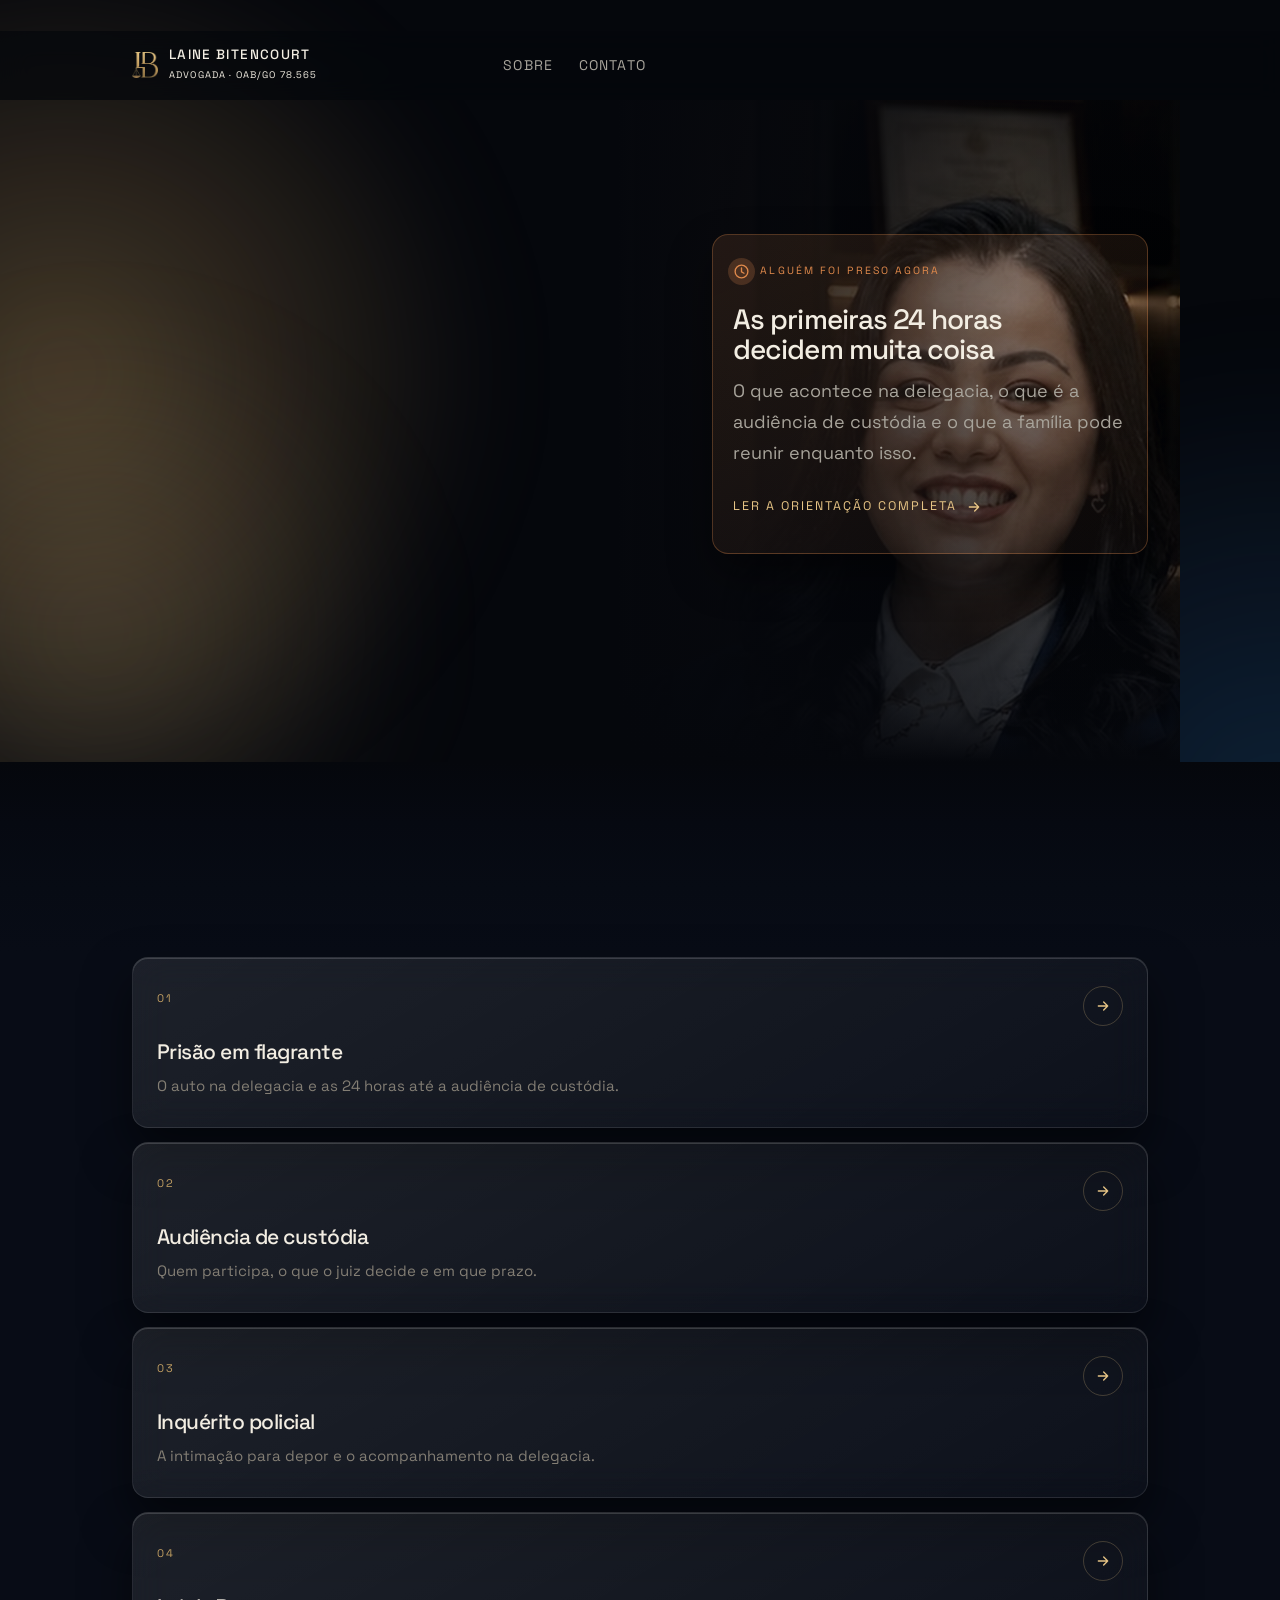
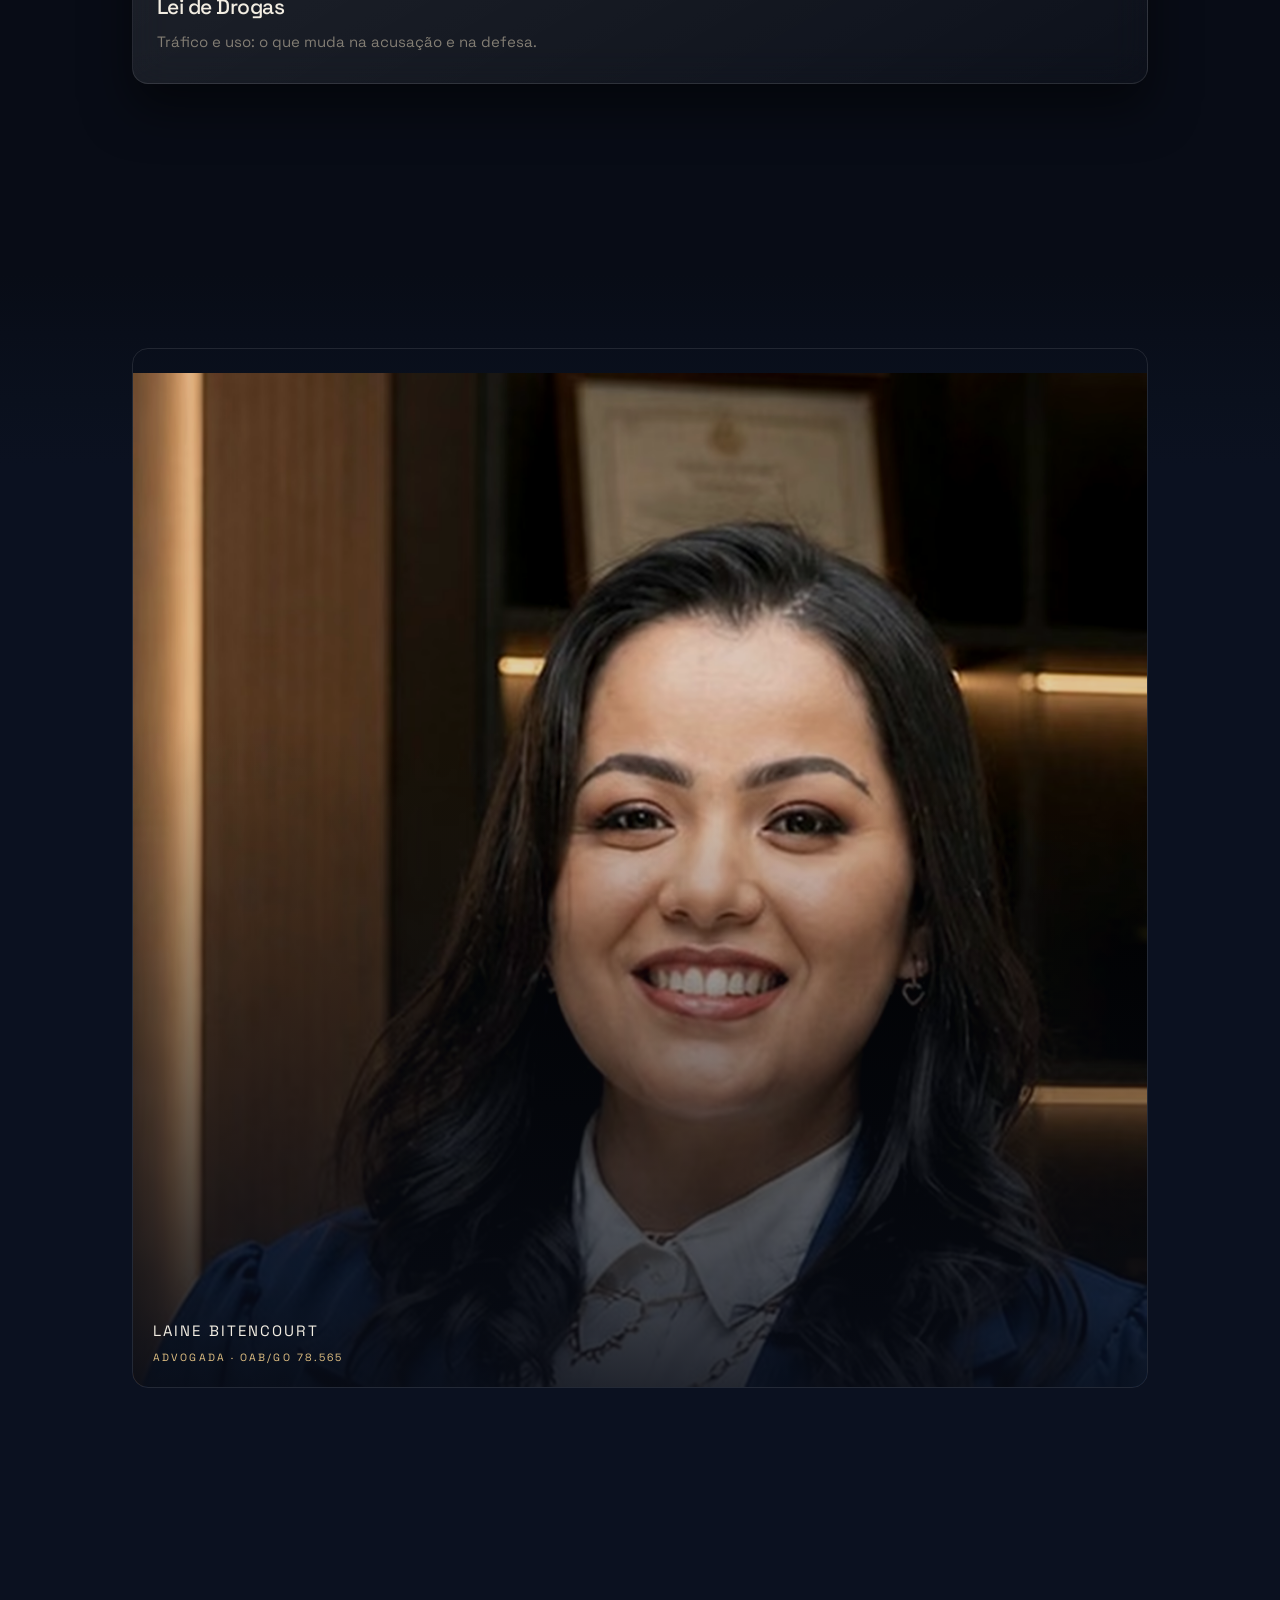
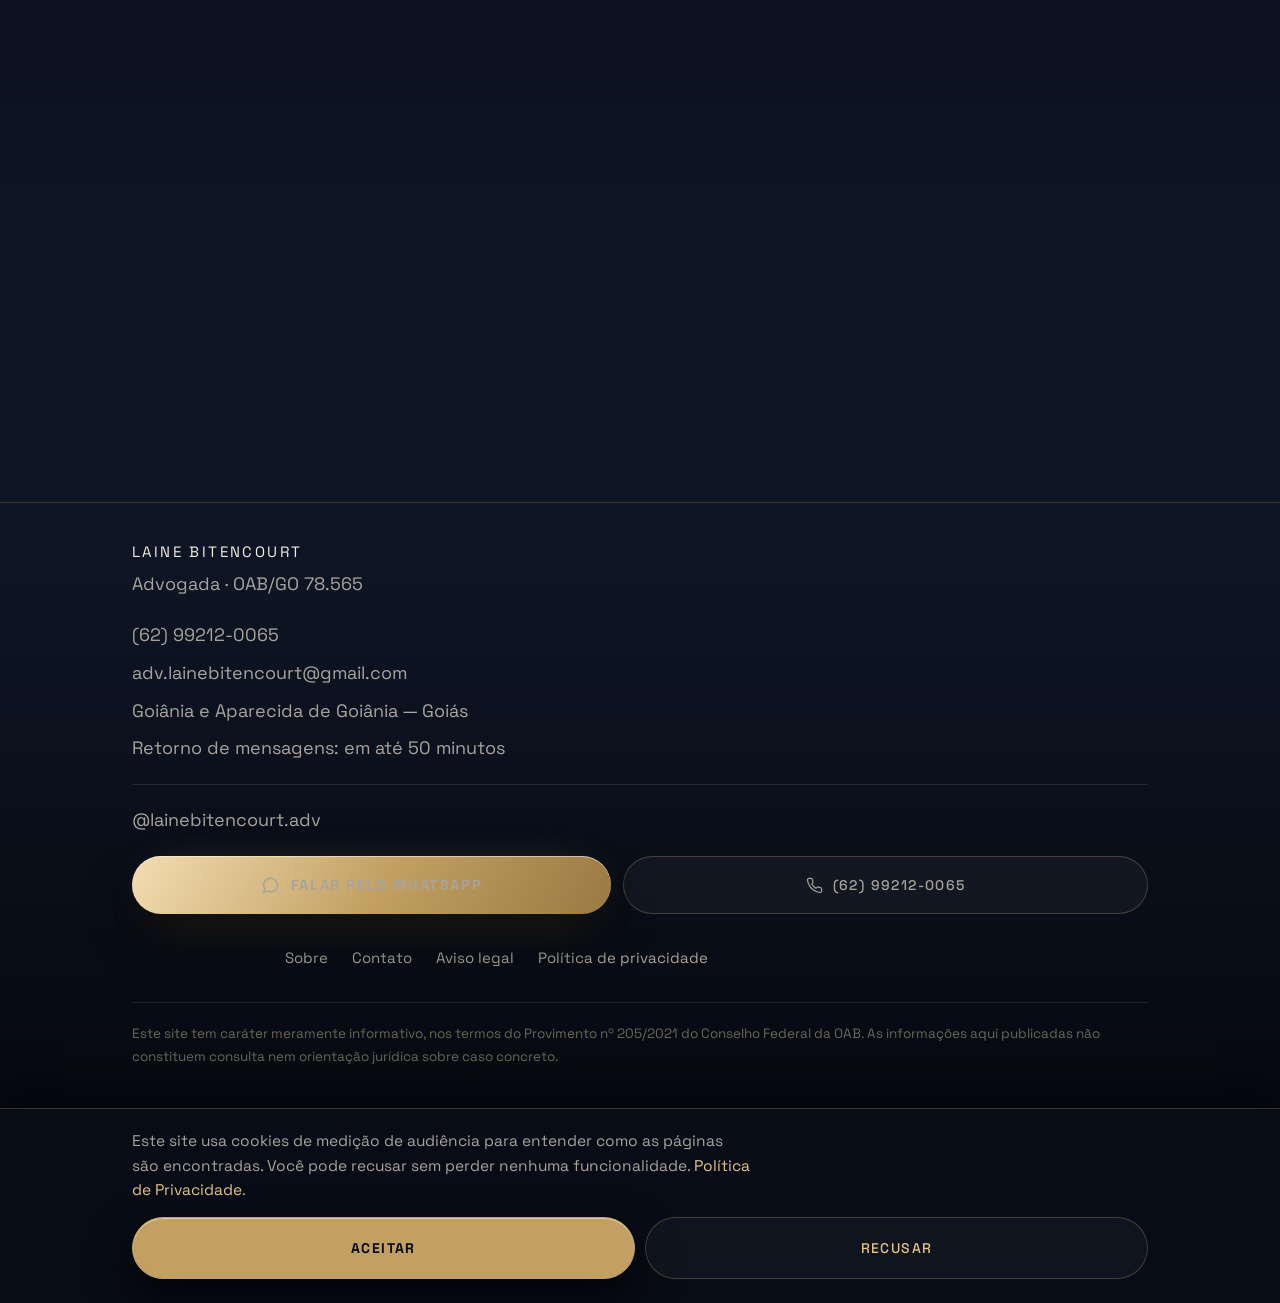
==== index.html @ fc5a7517 "Corrige texto invisivel nos primeiros cartoes, e mais tres ajustes 1. TEXTO SUMINDO — o defeito seri" ====
<!doctype html>
<html lang="pt-BR">
<head>
<meta charset="utf-8">
<meta name="theme-color" content="#05070C">
<meta name="viewport" content="width=device-width, initial-scale=1">
<title>Advogada criminalista em Goiânia — Laine Bitencourt</title>
<meta name="description" content="Laine Bitencourt, advogada inscrita na OAB/GO sob o nº 78.565. Atuação em direito penal e processo penal, em todas as fases, em Goiânia e Aparecida de Goiânia.">
<link rel="canonical" href="https://lainebitencourt.com.br/">
<meta property="og:type" content="website">
<meta property="og:url" content="https://lainebitencourt.com.br/">
<meta property="og:title" content="Advogada criminalista em Goiânia — Laine Bitencourt">
<meta property="og:description" content="Atuação em direito penal e processo penal, em todas as fases, em Goiânia e Aparecida de Goiânia.">
<meta property="og:image" content="https://lainebitencourt.com.br/assets/img/og-default.jpg">
<meta property="og:locale" content="pt_BR">
<link rel="icon" href="/assets/img/favicon.svg" type="image/svg+xml">
<link rel="preload" href="/assets/fonts/space-grotesk-500.woff2" as="font" type="font/woff2" crossorigin>
<link rel="preload" href="/assets/fonts/space-grotesk-400.woff2" as="font" type="font/woff2" crossorigin>
<link rel="stylesheet" href="/assets/css/site.css">
<script>document.documentElement.classList.add('js');</script>
<script src="/assets/js/consent.js"></script>
</head>
<body>
<div class="field" aria-hidden="true"><span class="a1"></span><span class="a2"></span><span class="a3"></span></div>

<a class="skip" href="#main">Ir para o conteúdo</a>

<header class="hd">
  <div class="wrap hd__in">
    <a class="brand" href="/" style="flex-direction:row;align-items:center;gap:11px;">
      <picture><source srcset="/assets/img/lb-monograma.avif" type="image/avif"><source srcset="/assets/img/lb-monograma.webp" type="image/webp"><img src="/assets/img/lb-monograma.png" alt="" width="30" height="31" decoding="async" style="display:block;flex-shrink:0;"></picture>
      <span style="display:flex;flex-direction:column;gap:1px;">
        <span class="brand__n">Laine Bitencourt</span>
        <span class="brand__o">Advogada · OAB/GO 78.565</span>
      </span>
    </a>
    <button class="navbtn" type="button" aria-expanded="false" aria-controls="nav">
      <span></span><span></span><span></span>
      <span class="sr-only">Abrir menu</span>
    </button>
    <nav class="nav" id="nav" aria-label="Principal">
      <ul>
        <li><a data-reveal href="/atuacao/">Áreas de atuação</a></li>
        <li><a href="/sobre/">Sobre</a></li>
        <li><a href="/contato/">Contato</a></li>
      </ul>
    </nav>
  </div>
</header>

<main id="main">

  <section class="hero wrap split">
    <div class="hero__img" aria-hidden="true"><picture>
      <source type="image/avif" srcset="/assets/img/laine-retrato-sm.avif 360w, /assets/img/laine-retrato.avif 900w" sizes="(min-width:768px) 56vw, 86vw">
      <source type="image/webp" srcset="/assets/img/laine-retrato-sm.webp 360w, /assets/img/laine-retrato.webp 900w" sizes="(min-width:768px) 56vw, 86vw">
      <img src="/assets/img/laine-retrato.jpg" alt="" width="900" height="900" fetchpriority="high" decoding="async">
    </picture></div>
    <div class="stack" style="gap:20px;">
      <p class="chip" data-reveal><span class="chip__d"></span><span>Goiânia · Aparecida de Goiânia</span></p>
      <h1 data-reveal>Defesa criminal em <em>todas</em> as fases</h1>
      <p class="lede prose" data-reveal>Do atendimento na delegacia ao julgamento.</p>

      <div class="stack" style="gap:12px;padding-top:8px;" data-reveal>
        <span class="cta"><a class="cta__b" href="https://wa.me/5562992120065?text=Ol%C3%A1%2C%20preciso%20de%20um%20atendimento" data-contato="whatsapp" data-local="hero"><svg width="20" height="20" viewBox="0 0 24 24" fill="none" stroke="currentColor" stroke-width="1.9" stroke-linecap="round" stroke-linejoin="round" aria-hidden="true"><path d="M21 11.5a8.4 8.4 0 0 1-9 8.4 8.9 8.9 0 0 1-3.9-.9L3 21l1.9-4.9A8.4 8.4 0 0 1 12 3a8.4 8.4 0 0 1 9 8.5Z"/></svg> Falar pelo WhatsApp</a></span>
        <a class="btn-ghost" href="tel:+5562992120065" data-contato="telefone" data-local="hero"><svg width="18" height="18" viewBox="0 0 24 24" fill="none" stroke="currentColor" stroke-width="1.7" stroke-linecap="round" stroke-linejoin="round" aria-hidden="true"><path d="M22 16.9v3a2 2 0 0 1-2.2 2 19.8 19.8 0 0 1-8.6-3.1 19.5 19.5 0 0 1-6-6A19.8 19.8 0 0 1 2.1 4.2 2 2 0 0 1 4.1 2h3a2 2 0 0 1 2 1.7 12.8 12.8 0 0 0 .7 2.7 2 2 0 0 1-.5 2.1L8.1 9.9a16 16 0 0 0 6 6l1.4-1.2a2 2 0 0 1 2.1-.5c.9.3 1.8.6 2.7.7a2 2 0 0 1 1.7 2Z"/></svg> (62) 99212-0065</a>
      </div>

      <p class="small" data-reveal style="padding-top:4px;">A mensagem chega a qualquer hora e é confirmada na hora. O retorno da advogada é feito em até 50 minutos.</p>
    </div>

    <aside class="alert" data-reveal data-depth="1" style="margin-top:12px;">
      <p class="alert__k"><span class="pulse"><svg width="17" height="17" viewBox="0 0 24 24" fill="none" stroke="currentColor" stroke-width="1.9" stroke-linecap="round" aria-hidden="true"><circle cx="12" cy="12" r="9"/><path d="M12 7v5.5l3.5 2"/></svg></span> Alguém foi preso agora</p>
      <h2 style="margin-top:14px;font-size:clamp(23px,6.2vw,28px);">As primeiras 24 horas decidem muita coisa</h2>
      <p style="margin-top:12px;">O que acontece na delegacia, o que é a audiência de custódia e o que a família pode reunir enquanto isso.</p>
      <a class="more" style="margin-top:16px;" href="/atuacao/prisao-em-flagrante/">Ler a orientação completa <svg width="16" height="16" viewBox="0 0 24 24" fill="none" stroke="currentColor" stroke-width="2" stroke-linecap="round" stroke-linejoin="round" aria-hidden="true"><path d="M5 12h14M13 6l6 6-6 6"/></svg></a>
    </aside>
  </section>

  <div class="fuse fuse--01" aria-hidden="true"></div>

  <section class="z1 lazy" style="padding-block:0 clamp(44px,12vw,72px);">
    <div class="wrap">
      <p class="eyebrow" data-reveal style="padding-top:24px;">Áreas de atuação</p>
      <h2 data-reveal style="margin-top:16px;">Matéria penal, em todas as fases</h2>
      <div class="grid" style="display:flex;flex-direction:column;gap:14px;margin-top:26px;">
      <a class="pane" data-reveal data-depth="3" href="/atuacao/prisao-em-flagrante/">
        <span class="pane__top">
          <span class="pane__n">01</span>
          <span class="pane__go"><svg width="16" height="16" viewBox="0 0 24 24" fill="none" stroke="currentColor" stroke-width="2" stroke-linecap="round" stroke-linejoin="round" aria-hidden="true"><path d="M5 12h14M13 6l6 6-6 6"/></svg></span>
        </span>
        <h3 style="margin-top:14px;">Prisão em flagrante</h3>
        <p>O auto na delegacia e as 24 horas até a audiência de custódia.</p>
      </a>
      <a class="pane" data-reveal data-depth="2" href="/atuacao/audiencia-de-custodia/">
        <span class="pane__top">
          <span class="pane__n">02</span>
          <span class="pane__go"><svg width="16" height="16" viewBox="0 0 24 24" fill="none" stroke="currentColor" stroke-width="2" stroke-linecap="round" stroke-linejoin="round" aria-hidden="true"><path d="M5 12h14M13 6l6 6-6 6"/></svg></span>
        </span>
        <h3 style="margin-top:14px;">Audiência de custódia</h3>
        <p>Quem participa, o que o juiz decide e em que prazo.</p>
      </a>
      <a class="pane" data-reveal data-depth="1" href="/atuacao/inquerito-policial/">
        <span class="pane__top">
          <span class="pane__n">03</span>
          <span class="pane__go"><svg width="16" height="16" viewBox="0 0 24 24" fill="none" stroke="currentColor" stroke-width="2" stroke-linecap="round" stroke-linejoin="round" aria-hidden="true"><path d="M5 12h14M13 6l6 6-6 6"/></svg></span>
        </span>
        <h3 style="margin-top:14px;">Inquérito policial</h3>
        <p>A intimação para depor e o acompanhamento na delegacia.</p>
      </a>
      <a class="pane" data-reveal data-depth="1" href="/atuacao/lei-de-drogas/">
        <span class="pane__top">
          <span class="pane__n">04</span>
          <span class="pane__go"><svg width="16" height="16" viewBox="0 0 24 24" fill="none" stroke="currentColor" stroke-width="2" stroke-linecap="round" stroke-linejoin="round" aria-hidden="true"><path d="M5 12h14M13 6l6 6-6 6"/></svg></span>
        </span>
        <h3 style="margin-top:14px;">Lei de Drogas</h3>
        <p>Tráfico e uso: o que muda na acusação e na defesa.</p>
      </a>
      </div>
      <p class="small prose" data-reveal style="margin-top:22px;">A advogada atua também em tribunal do júri, violência doméstica, crimes patrimoniais, crimes contra a pessoa, recursos e execução penal.</p>
      <a class="more" data-reveal style="margin-top:14px;" href="/atuacao/">Ver todas as áreas <svg width="16" height="16" viewBox="0 0 24 24" fill="none" stroke="currentColor" stroke-width="2" stroke-linecap="round" stroke-linejoin="round" aria-hidden="true"><path d="M5 12h14M13 6l6 6-6 6"/></svg></a>
    </div>
  </section>

  <div class="fuse fuse--12" aria-hidden="true"></div>

  <section class="z2 lazy" style="padding-block:0 clamp(44px,12vw,72px);">
    <div class="wrap">
      <div data-reveal data-depth="2" style="padding-top:24px;border-radius:var(--r);overflow:hidden;position:relative;border:1px solid var(--hair);">
        <picture><source type="image/avif" srcset="/assets/img/laine-retrato-sm.avif 360w, /assets/img/laine-retrato.avif 900w" sizes="(min-width:768px) 420px, 100vw"><source type="image/webp" srcset="/assets/img/laine-retrato-sm.webp 360w, /assets/img/laine-retrato.webp 900w" sizes="(min-width:768px) 420px, 100vw"><img src="/assets/img/laine-retrato.jpg" alt="Retrato de Laine Bitencourt" width="900" height="900" loading="lazy" decoding="async" style="width:100%;filter:contrast(1.04) brightness(.88) saturate(.94);"></picture>
        <div style="position:absolute;inset:0;background:linear-gradient(185deg,rgba(8,12,22,0) 40%,rgba(8,12,22,.94));"></div>
        <div style="position:absolute;left:20px;right:20px;bottom:20px;">
          <p style="font-size:15px;letter-spacing:.14em;text-transform:uppercase;color:var(--tx);">Laine Bitencourt</p>
          <p style="margin-top:6px;font-size:10.5px;letter-spacing:.2em;text-transform:uppercase;color:var(--gold-lt);">Advogada · OAB/GO 78.565</p>
        </div>
      </div>
      <h2 data-reveal style="margin-top:30px;">Sobre a advogada</h2>
      <p class="lede prose" data-reveal style="margin-top:16px;">Inscrita na Ordem dos Advogados do Brasil, Seccional de Goiás, sob o nº 78.565. Atuação em direito penal e processo penal, em Goiânia e Aparecida de Goiânia.</p>
      <a class="more" data-reveal style="margin-top:16px;" href="/sobre/">Conhecer a formação e a atuação <svg width="16" height="16" viewBox="0 0 24 24" fill="none" stroke="currentColor" stroke-width="2" stroke-linecap="round" stroke-linejoin="round" aria-hidden="true"><path d="M5 12h14M13 6l6 6-6 6"/></svg></a>
    </div>
  </section>

  <div class="fuse fuse--23" aria-hidden="true"></div>

  <section class="z3 lazy" style="padding-block:0 clamp(48px,13vw,80px);">
    <div class="wrap">
      <div class="soft" data-contact-block data-reveal style="margin-top:24px;">
        <h2>Falar com a advogada</h2>
        <p class="lede" style="margin-top:14px;">Descreva a situação em poucas linhas: quem precisa de defesa, em que cidade e o que aconteceu.</p>
        <div class="stack" style="gap:12px;margin-top:24px;">
          <span class="cta"><a class="cta__b" href="https://wa.me/5562992120065?text=Ol%C3%A1%2C%20preciso%20de%20um%20atendimento" data-contato="whatsapp" data-local="bloco_contato"><svg width="20" height="20" viewBox="0 0 24 24" fill="none" stroke="currentColor" stroke-width="1.9" stroke-linecap="round" stroke-linejoin="round" aria-hidden="true"><path d="M21 11.5a8.4 8.4 0 0 1-9 8.4 8.9 8.9 0 0 1-3.9-.9L3 21l1.9-4.9A8.4 8.4 0 0 1 12 3a8.4 8.4 0 0 1 9 8.5Z"/></svg> Falar pelo WhatsApp</a></span>
          <a class="btn-ghost" href="/contato/">Enviar mensagem pelo site</a>
        </div>
      </div>
    </div>
  </section>
</main>

<footer class="ft lazy">
  <div class="wrap ft__in">
    <div class="stack" style="gap:4px;">
      <p class="ft__n">Laine Bitencourt</p>
      <p>Advogada · OAB/GO 78.565</p>
    </div>
    <div class="stack" style="gap:7px;">
      <p><a href="tel:+5562992120065" data-contato="telefone" data-local="rodape">(62) 99212-0065</a></p>
      <p><a href="mailto:adv.lainebitencourt@gmail.com" data-contato="email" data-local="rodape">adv.lainebitencourt@gmail.com</a></p>
      <p>Goiânia e Aparecida de Goiânia — Goiás</p>
      <p>Retorno de mensagens: em até 50 minutos</p>
    </div>
    <div class="ft__rule"></div>
    <p><a href="https://www.instagram.com/lainebitencourt.adv/" rel="me noopener" target="_blank">@lainebitencourt.adv</a></p>
        <div class="ft__cta">
      <span class="cta"><a class="cta__b" href="https://wa.me/5562992120065?text=Ol%C3%A1%2C%20preciso%20de%20um%20atendimento" data-contato="whatsapp" data-local="rodape"><svg width="19" height="19" viewBox="0 0 24 24" fill="none" stroke="currentColor" stroke-width="1.9" stroke-linecap="round" stroke-linejoin="round" aria-hidden="true"><path d="M21 11.5a8.4 8.4 0 0 1-9 8.4 8.9 8.9 0 0 1-3.9-.9L3 21l1.9-4.9A8.4 8.4 0 0 1 12 3a8.4 8.4 0 0 1 9 8.5Z"/></svg> Falar pelo WhatsApp</a></span>
      <a class="btn-ghost" href="tel:+5562992120065" data-contato="telefone" data-local="rodape"><svg width="17" height="17" viewBox="0 0 24 24" fill="none" stroke="currentColor" stroke-width="1.7" stroke-linecap="round" stroke-linejoin="round" aria-hidden="true"><path d="M22 16.9v3a2 2 0 0 1-2.2 2 19.8 19.8 0 0 1-8.6-3.1 19.5 19.5 0 0 1-6-6A19.8 19.8 0 0 1 2.1 4.2 2 2 0 0 1 4.1 2h3a2 2 0 0 1 2 1.7 12.8 12.8 0 0 0 .7 2.7 2 2 0 0 1-.5 2.1L8.1 9.9a16 16 0 0 0 6 6l1.4-1.2a2 2 0 0 1 2.1-.5c.9.3 1.8.6 2.7.7a2 2 0 0 1 1.7 2Z"/></svg> (62) 99212-0065</a>
    </div>
    <nav class="ft__nav" aria-label="Rodapé">
      <a data-reveal href="/atuacao/">Áreas de atuação</a>
      <a href="/sobre/">Sobre</a>
      <a href="/contato/">Contato</a>
      <a href="/aviso-legal/">Aviso legal</a>
      <a href="/politica-de-privacidade/">Política de privacidade</a>
    </nav>
    <div class="ft__rule"></div>
    <p class="ft__legal">Este site tem caráter meramente informativo, nos termos do Provimento nº 205/2021 do Conselho Federal da OAB. As informações aqui publicadas não constituem consulta nem orientação jurídica sobre caso concreto.</p>
  </div>
</footer>

<nav class="bar" aria-label="Contato rápido">
  <a class="w" href="https://wa.me/5562992120065?text=Ol%C3%A1%2C%20preciso%20de%20um%20atendimento" data-contato="whatsapp" data-local="barra_fixa_mobile">
    <svg width="19" height="19" viewBox="0 0 24 24" fill="none" stroke="currentColor" stroke-width="1.7" stroke-linecap="round" stroke-linejoin="round" aria-hidden="true"><path d="M21 11.5a8.4 8.4 0 0 1-9 8.4 8.9 8.9 0 0 1-3.9-.9L3 21l1.9-4.9A8.4 8.4 0 0 1 12 3a8.4 8.4 0 0 1 9 8.5Z"/></svg>
    WhatsApp
  </a>
  <a class="t" href="tel:+5562992120065" data-contato="telefone" data-local="barra_fixa_mobile">
    <svg width="18" height="18" viewBox="0 0 24 24" fill="none" stroke="currentColor" stroke-width="1.7" stroke-linecap="round" stroke-linejoin="round" aria-hidden="true"><path d="M22 16.9v3a2 2 0 0 1-2.2 2 19.8 19.8 0 0 1-8.6-3.1 19.5 19.5 0 0 1-6-6A19.8 19.8 0 0 1 2.1 4.2 2 2 0 0 1 4.1 2h3a2 2 0 0 1 2 1.7c.1.9.4 1.8.7 2.7a2 2 0 0 1-.5 2.1L8.1 9.9a16 16 0 0 0 6 6l1.4-1.2a2 2 0 0 1 2.1-.5c.9.3 1.8.6 2.7.7a2 2 0 0 1 1.7 2Z"/></svg>
    Ligar
  </a>
</nav>

<!-- ===================================================================
     JSON-LD — CAMINHO B (LAINE_04 §7): sem endereço.
     B-3 está aberto. O endereço já aparece no perfil verificado do Google
     (R. 115-K, 77, St. Sul), mas ninguém confirmou se o advogado sênior
     concorda em publicá-lo sob o nome dela. Enquanto isso não for
     confirmado, NÃO há nó LocalBusiness aqui.
     Caminho A (Attorney + PostalAddress + openingHoursSpecification) está
     em README.md e só entra depois da confirmação.
     ================================================================== -->
<script type="application/ld+json">
{
  "@context":"https://schema.org",
  "@graph":[
    {
      "@type":"Person",
      "@id":"https://lainebitencourt.com.br/#advogada",
      "name":"Laine Bitencourt",
      "jobTitle":"Advogada",
      "url":"https://lainebitencourt.com.br/",
      "image":"https://lainebitencourt.com.br/assets/img/laine-retrato.jpg",
      "knowsAbout":["Direito penal","Processo penal","Prisão em flagrante","Audiência de custódia","Inquérito policial","Tribunal do Júri","Lei de Drogas","Violência doméstica","Execução penal"],
      "identifier":{"@type":"PropertyValue","name":"OAB/GO","value":"78.565"},
      "email":"adv.lainebitencourt@gmail.com",
      "telephone":"+5562992120065",
      "sameAs":["https://www.instagram.com/lainebitencourt.adv/"],
      "areaServed":[{"@type":"City","name":"Goiânia"},{"@type":"City","name":"Aparecida de Goiânia"}]
    },
    {
      "@type":"ProfessionalService",
      "@id":"https://lainebitencourt.com.br/#pratica",
      "name":"Laine Bitencourt — Advocacia Criminal",
      "url":"https://lainebitencourt.com.br/",
      "telephone":"+5562992120065",
      "areaServed":[{"@type":"City","name":"Goiânia"},{"@type":"City","name":"Aparecida de Goiânia"}],
      "employee":{"@id":"https://lainebitencourt.com.br/#advogada"}
    },
    {
      "@type":"WebPage",
      "@id":"https://lainebitencourt.com.br/#webpage",
      "url":"https://lainebitencourt.com.br/",
      "name":"Advogada criminalista em Goiânia — Laine Bitencourt",
      "inLanguage":"pt-BR",
      "about":{"@id":"https://lainebitencourt.com.br/#pratica"}
    }
  ]
}
</script>

<script src="/assets/js/site.js" defer></script>
</body>
</html>
---- assets/css/site.css ----
/* =========================================================================
   Laine Bitencourt — advocacia criminal · v3 "Aurum"
   Direção B (campo escuro + aurora dourada + painéis de vidro)
   CTA da direção D (pílula dourada com halo respirando)
   Transições em fusão de 190px.

   MOBILE FIRST, DE VERDADE. A base é 360px. Não existe nenhuma media query
   `max-width` neste arquivo — só `min-width`, e cada uma só ACRESCENTA.
   99% do tráfego chega pelo telefone, quase sempre em dados móveis.
   ========================================================================= */

/* ---------- Fontes: auto-hospedadas, subconjunto latino, 85 KB ---------- */
@font-face{font-family:'Space Grotesk';src:url('../fonts/space-grotesk-400.woff2') format('woff2');font-weight:400;font-style:normal;font-display:swap;}
@font-face{font-family:'Space Grotesk';src:url('../fonts/space-grotesk-500.woff2') format('woff2');font-weight:500;font-style:normal;font-display:swap;}
@font-face{font-family:'Space Grotesk';src:url('../fonts/space-grotesk-700.woff2') format('woff2');font-weight:700;font-style:normal;font-display:swap;}
@font-face{font-family:'Cormorant Garamond';src:url('../fonts/cormorant-500.woff2') format('woff2');font-weight:500;font-style:normal;font-display:swap;}
@font-face{font-family:'Cormorant Garamond';src:url('../fonts/cormorant-300-italic.woff2') format('woff2');font-weight:300;font-style:italic;font-display:swap;}

:root{
  /* Campo escuro em três degraus. As seções nunca se encostam: elas se
     dissolvem uma na outra por 190px (ver .fuse). */
  --z0:#05070C; --z1:#080C16; --z2:#0B1120; --z3:#0E1626;

  /* Identidade real (cartões, 27/08/2026) */
  --navy:#000F28; --gold:#C2A063; --gold-lt:#E6C485; --gold-dp:#8A6E3F; --gold-pale:#F3DDB2;
  --steel:34,86,140;

  --tx:#F2EDE2; --tx-2:#A8A49B; --tx-3:#837E74; --tx-4:#6B6659;
  --hair:rgba(255,255,255,.10); --hair-gold:rgba(230,196,133,.24);

  --pane:linear-gradient(150deg,rgba(255,255,255,.085),rgba(255,255,255,.022));
  --pane-hi:inset 0 1px 0 rgba(255,255,255,.16);

  --urgent:#E08A4C; --urgent-bg:rgba(224,138,76,.10); --urgent-line:rgba(224,138,76,.30);

  --sans:'Space Grotesk','Segoe UI',system-ui,-apple-system,sans-serif;
  --serif:'Cormorant Garamond',Georgia,'Times New Roman',serif;

  --e:cubic-bezier(.22,1,.36,1); --e-io:cubic-bezier(.65,0,.35,1);
  --t1:150ms; --t2:280ms; --t3:560ms;

  --pad:20px; --wrap:100%; --r:16px; --r-pill:44px;
  --tap:56px;                     /* piso de área de toque */
  --bar:66px;                     /* altura da barra fixa */
}

*,*::before,*::after{box-sizing:border-box;}
html{-webkit-text-size-adjust:100%;scroll-behavior:smooth;}

body{
  margin:0;background:var(--z0);color:var(--tx-2);
  font-family:var(--sans);font-size:17px;line-height:1.72;font-weight:400;
  -webkit-font-smoothing:antialiased;
  overflow-x:hidden;
  padding-bottom:calc(var(--bar) + env(safe-area-inset-bottom));
}

h1,h2,h3{margin:0;color:var(--tx);font-weight:500;letter-spacing:-.035em;line-height:1.08;text-wrap:balance;}
h1{font-size:clamp(34px,9.4vw,44px);}
h2{font-size:clamp(27px,7.4vw,34px);}
h3{font-size:21px;line-height:1.16;letter-spacing:-.025em;}
em,.it{font-family:var(--serif);font-style:italic;font-weight:300;color:var(--gold-lt);letter-spacing:-.01em;}
p{margin:0;text-wrap:pretty;}
ul{margin:0;padding:0;list-style:none;}
img{max-width:100%;height:auto;display:block;}
strong{font-weight:500;color:var(--tx);}
a{color:var(--gold-lt);text-decoration:none;transition:color var(--t1);}
a:active{color:var(--gold-pale);}
:focus-visible{outline:2px solid var(--gold-lt);outline-offset:3px;border-radius:4px;}

.wrap{width:100%;max-width:var(--wrap);margin:0 auto;padding-inline:var(--pad);}
.stack{display:flex;flex-direction:column;}
.prose{max-width:34ch;}
.sr-only{position:absolute;width:1px;height:1px;padding:0;margin:-1px;overflow:hidden;clip:rect(0 0 0 0);white-space:nowrap;border:0;}
.skip{position:absolute;left:-9999px;}
.skip:focus{left:var(--pad);top:10px;z-index:100;background:var(--gold);color:#08090C;padding:14px 18px;border-radius:8px;}

.ph{color:var(--gold-lt);border-bottom:1px dashed rgba(230,196,133,.5);padding-bottom:1px;}
.verify{display:inline-block;color:var(--urgent);border:1px dashed var(--urgent-line);background:var(--urgent-bg);border-radius:6px;padding:4px 9px;font-size:13.5px;}

/* ---------- O CAMPO: aurora fixa atrás de tudo -------------------------
   Duas manchas no telefone, três a partir de 768px. O blur é ESTÁTICO —
   só o transform anima, então a camada é rasterizada uma vez e apenas
   deslocada pelo compositor. É o que mantém isso fluido num Android fraco.
------------------------------------------------------------------------ */
.field{position:fixed;inset:0;z-index:0;pointer-events:none;overflow:hidden;contain:strict;}
.field span{position:absolute;display:block;border-radius:50%;will-change:transform;}
.field .a1{top:-14vh;left:-34vw;width:78vw;height:78vw;background:radial-gradient(circle,rgba(201,160,99,.34),transparent 62%);filter:blur(46px);animation:a1 19s var(--e-io) infinite alternate;}
.field .a2{top:34vh;right:-40vw;width:80vw;height:80vw;background:radial-gradient(circle,rgba(var(--steel),.34),transparent 64%);filter:blur(52px);animation:a2 24s var(--e-io) infinite alternate;}
.field .a3{display:none;}
@keyframes a1{from{transform:translate3d(0,0,0) scale(1)}to{transform:translate3d(9vw,7vh,0) scale(1.2)}}
@keyframes a2{from{transform:translate3d(0,0,0) scale(1.08)}to{transform:translate3d(-8vw,-6vh,0) scale(.92)}}
body>*:not(.field){position:relative;z-index:1;}

/* ---------- Movimento ---------------------------------------------------
   Onde o navegador suporta animação ligada ao scroll, ela roda no
   compositor e não custa JS. Onde não, o site.js usa IntersectionObserver.
------------------------------------------------------------------------ */
[data-reveal]{opacity:0;transform:translate3d(0,34px,0);}
.js [data-reveal]{transition:opacity var(--t3) var(--e),transform var(--t3) var(--e);transition-delay:var(--d,0ms);}
[data-reveal].in{opacity:1;transform:none;}
html:not(.js) [data-reveal]{opacity:1;transform:none;}

@supports (animation-timeline:view()){
  /* profundidades diferentes: o que está "mais longe" se move menos */
  [data-depth]{opacity:1;}
  [data-depth="1"]{animation:dep1 linear both;animation-timeline:view();animation-range:cover 0% cover 100%;}
  [data-depth="2"]{animation:dep2 linear both;animation-timeline:view();animation-range:cover 0% cover 100%;}
  [data-depth="3"]{animation:dep3 linear both;animation-timeline:view();animation-range:cover 0% cover 100%;}
  @keyframes dep1{from{transform:translate3d(0,26px,0)}to{transform:translate3d(0,-26px,0)}}
  @keyframes dep2{from{transform:translate3d(0,44px,0)}to{transform:translate3d(0,-44px,0)}}
  @keyframes dep3{from{transform:translate3d(0,68px,0)}to{transform:translate3d(0,-68px,0)}}
}

@media (prefers-reduced-motion:reduce){
  html{scroll-behavior:auto;}
  *,*::before,*::after{animation:none!important;transition:none!important;}
  [data-reveal]{opacity:1!important;transform:none!important;}
}

/* ---------- Fusão entre seções — a "transição proposta" ---------------- */
.fuse{height:190px;margin-bottom:-150px;pointer-events:none;position:relative;z-index:0;}
.fuse--01{background:linear-gradient(180deg,var(--z0) 0%,#060911 32%,#070B14 66%,var(--z1) 100%);}
.fuse--12{background:linear-gradient(180deg,var(--z1) 0%,#090E1A 32%,#0A101D 66%,var(--z2) 100%);}
.fuse--23{background:linear-gradient(180deg,var(--z2) 0%,#0C1322 32%,#0D1524 66%,var(--z3) 100%);}
.z1{background:var(--z1);} .z2{background:var(--z2);} .z3{background:var(--z3);}

/* ---------- Cabeçalho --------------------------------------------------- */
.hd{position:sticky;top:0;z-index:50;background:rgba(5,7,12,.72);border-bottom:1px solid transparent;transition:background var(--t2),border-color var(--t2);}
.hd.stuck{background:rgba(5,7,12,.94);border-bottom-color:var(--hair);}
@supports (backdrop-filter:blur(1px)){.hd{backdrop-filter:blur(14px) saturate(1.3);}}
.hd__in{display:flex;align-items:center;gap:12px;padding-block:12px;width:100%;}
.brand{display:flex;align-items:center;gap:10px;color:var(--tx);flex:0 1 auto;min-width:0;}
.brand img{width:26px;}
.brand__n{font-size:13.5px;letter-spacing:.1em;white-space:nowrap;text-transform:uppercase;font-weight:500;line-height:1.2;}
.brand__o{font-size:9.5px;letter-spacing:.12em;white-space:nowrap;text-transform:uppercase;color:var(--gold);margin-top:3px;}
.navbtn{display:flex;flex-direction:column;justify-content:center;gap:5px;width:var(--tap);height:var(--tap);margin-left:auto;margin-right:-16px;flex-shrink:0;padding:16px;background:none;border:0;cursor:pointer;}
.navbtn span{display:block;height:1.5px;background:var(--tx);border-radius:2px;transition:transform var(--t2) var(--e),opacity var(--t1);}
.navbtn[aria-expanded="true"] span:nth-child(1){transform:translateY(6.5px) rotate(45deg);}
.navbtn[aria-expanded="true"] span:nth-child(2){opacity:0;}
.navbtn[aria-expanded="true"] span:nth-child(3){transform:translateY(-6.5px) rotate(-45deg);}
.nav{overflow:hidden;max-height:0;transition:max-height var(--t2) var(--e-io);}
.nav[data-open="true"]{max-height:60vh;}
.nav a{display:flex;align-items:center;min-height:var(--tap);font-size:18px;color:var(--tx);border-bottom:1px solid var(--hair);}
.nav a:last-child{border-bottom:0;}

/* ---------- Herói -------------------------------------------------------- */
.hero{position:relative;overflow:hidden;padding-block:clamp(40px,11vw,64px) clamp(52px,14vw,80px);}
.hero>*:not(.hero__img){position:relative;z-index:1;}

/* Retrato dissolvido no campo. Dá um rosto ao herói sem virar "foto de
   escritório": o recorte é fechado, e duas camadas de gradiente apagam a
   imagem exatamente onde o texto passa. No telefone ela ocupa a metade
   direita; o texto nunca cruza a parte legível dela. */
.hero__img{position:absolute;z-index:0;top:0;bottom:0;right:-14%;width:86%;pointer-events:none;}
.hero__img img,.hero__img picture{width:100%;height:100%;display:block;}
.hero__img img{object-fit:cover;object-position:52% 16%;filter:grayscale(.2) contrast(1.06) brightness(.66) saturate(.9);}
.hero__img::after{
  content:"";position:absolute;inset:0;
  background:
    linear-gradient(90deg,var(--z0) 4%,rgba(5,7,12,.92) 30%,rgba(5,7,12,.55) 62%,rgba(5,7,12,.42) 100%),
    linear-gradient(180deg,rgba(5,7,12,.62) 0%,rgba(5,7,12,.12) 34%,rgba(5,7,12,.82) 88%,var(--z0) 100%);
}
@media (min-width:768px){
  .hero__img{right:-4%;width:56%;}
  .hero__img::after{background:
    linear-gradient(90deg,var(--z0) 0%,rgba(5,7,12,.9) 26%,rgba(5,7,12,.28) 66%,rgba(5,7,12,.3) 100%),
    linear-gradient(180deg,rgba(5,7,12,.4) 0%,transparent 30%,rgba(5,7,12,.72) 92%,var(--z0) 100%);}
}
.chip{display:inline-flex;align-items:center;gap:9px;align-self:flex-start;padding:8px 15px 8px 12px;border-radius:30px;border:1px solid var(--hair-gold);background:rgba(230,196,133,.06);}
.chip__d{width:6px;height:6px;border-radius:50%;background:var(--gold-lt);box-shadow:0 0 10px var(--gold-lt);flex-shrink:0;}
.chip span:last-child{font-size:10.5px;letter-spacing:.18em;text-transform:uppercase;color:var(--gold-lt);}

/* ---------- CTA (direção D) ---------------------------------------------
   Pílula dourada, versalete espaçado, halo respirando por baixo. O halo é
   o que tira o botão do plano da página — não é sombra de caixa, é luz.
------------------------------------------------------------------------ */
.cta{position:relative;display:block;}
.cta::before{
  content:"";position:absolute;inset:14px 18px -12px 18px;border-radius:var(--r-pill);
  background:var(--gold);filter:blur(22px);opacity:.38;
  animation:halo 3.8s var(--e-io) infinite;will-change:transform,opacity;
}
@keyframes halo{0%,100%{opacity:.30;transform:scale(1)}50%{opacity:.72;transform:scale(1.16)}}
.cta__b{
  position:relative;display:flex;align-items:center;justify-content:center;gap:11px;
  min-height:62px;padding-inline:24px;border-radius:var(--r-pill);
  background:linear-gradient(120deg,var(--gold-pale),var(--gold) 52%,#9A7A42);
  color:#07080B;font-size:14.5px;font-weight:700;letter-spacing:.11em;text-transform:uppercase;
  box-shadow:0 20px 44px rgba(0,0,0,.72),inset 0 1px 0 rgba(255,255,255,.5);
  transition:transform var(--t2) var(--e),box-shadow var(--t2) var(--e);
}
.cta__b:active{transform:translateY(2px) scale(.99);box-shadow:0 8px 20px rgba(0,0,0,.7),inset 0 1px 0 rgba(255,255,255,.4);}
.btn-ghost{
  display:flex;align-items:center;justify-content:center;gap:10px;
  min-height:58px;padding-inline:22px;border-radius:var(--r-pill);
  border:1px solid var(--hair-gold);background:rgba(255,255,255,.035);
  color:var(--gold-lt);font-size:14px;font-weight:500;letter-spacing:.1em;text-transform:uppercase;
  transition:background var(--t1),border-color var(--t1),transform var(--t2) var(--e);
}
.btn-ghost:active{transform:translateY(1px);background:rgba(230,196,133,.1);}
.more{display:inline-flex;align-items:center;gap:9px;min-height:44px;font-size:12.5px;letter-spacing:.16em;text-transform:uppercase;color:var(--gold-lt);}
.more svg{transition:transform var(--t2) var(--e);}
.more:active svg{transform:translateX(4px);}

/* ---------- Painéis de vidro -------------------------------------------
   Sem backdrop-filter no telefone: sobre um campo já suave o ganho visual
   é quase nulo e o custo de composição é alto em aparelho fraco. Entra só
   a partir de 768px, onde há folga.
------------------------------------------------------------------------ */
.pane{
  position:relative;display:block;padding:24px 20px;border-radius:var(--r);
  background:var(--pane);border:1px solid var(--hair);
  box-shadow:0 24px 48px rgba(0,0,0,.5),var(--pane-hi);
  transition:transform var(--t2) var(--e),border-color var(--t1),box-shadow var(--t2) var(--e);
}
.pane:active{transform:scale(.988);border-color:var(--hair-gold);}
.pane__top{display:flex;align-items:flex-start;justify-content:space-between;gap:14px;}
.pane__n{font-size:11px;letter-spacing:.2em;text-transform:uppercase;color:var(--gold);padding-top:3px;}
.pane__go{flex-shrink:0;display:flex;align-items:center;justify-content:center;width:40px;height:40px;border-radius:50%;border:1px solid var(--hair-gold);color:var(--gold-lt);}
.pane p{margin-top:10px;font-size:15px;line-height:1.66;color:var(--tx-3);}

.eyebrow{display:flex;align-items:center;gap:12px;font-size:10.5px;letter-spacing:.24em;text-transform:uppercase;color:var(--tx-4);}
.eyebrow::after{content:"";flex:1;height:1px;background:linear-gradient(90deg,var(--hair-gold),transparent);}

/* ---------- Linha do tempo / passos ------------------------------------- */
.tl{position:relative;padding-left:30px;}
.tl::before{content:"";position:absolute;left:7px;top:6px;bottom:6px;width:1px;background:linear-gradient(180deg,var(--gold),rgba(201,160,99,.1));}
.tl__i{position:relative;padding-bottom:28px;}
.tl__d{position:absolute;left:-30px;top:4px;width:15px;height:15px;border-radius:50%;border:1px solid var(--gold);background:var(--z1);display:flex;align-items:center;justify-content:center;}
.tl__d::after{content:"";width:5px;height:5px;border-radius:50%;background:var(--gold-lt);}
.tl__k{font-size:10.5px;letter-spacing:.2em;text-transform:uppercase;color:var(--tx-4);}

/* ---------- Bloco de urgência ------------------------------------------- */
.alert{position:relative;border-radius:var(--r);padding:24px 20px;background:linear-gradient(155deg,rgba(224,138,76,.12),rgba(224,138,76,.04));border:1px solid var(--urgent-line);box-shadow:0 20px 44px rgba(0,0,0,.45);}
.alert__k{display:inline-flex;align-items:center;gap:10px;font-size:10.5px;letter-spacing:.2em;text-transform:uppercase;color:var(--urgent);}
.pulse{position:relative;display:inline-flex;}
.pulse::before{content:"";position:absolute;inset:-5px;border-radius:50%;background:var(--urgent);opacity:.22;animation:pulse 2.8s var(--e-io) infinite;}
@keyframes pulse{0%{transform:scale(.7);opacity:.3}70%{transform:scale(1.5);opacity:0}100%{opacity:0}}

/* ---------- Formulário --------------------------------------------------- */
.f{display:flex;flex-direction:column;gap:18px;}
.f__g{display:flex;flex-direction:column;gap:8px;}
.f label{font-size:14px;letter-spacing:.06em;color:var(--tx);}
.f input,.f textarea{
  font-family:inherit;font-size:17px;color:var(--tx);
  min-height:var(--tap);padding:15px 16px;border-radius:12px;
  background:rgba(255,255,255,.045);border:1px solid var(--hair);width:100%;
  transition:border-color var(--t1),background var(--t1);
}
.f textarea{min-height:132px;resize:vertical;line-height:1.6;}
.f input::placeholder,.f textarea::placeholder{color:var(--tx-4);}
.f input:focus,.f textarea:focus{outline:none;border-color:var(--gold);background:rgba(255,255,255,.07);}
.f input[aria-invalid="true"],.f textarea[aria-invalid="true"]{border-color:var(--urgent);}
.f__err{font-size:15px;color:var(--urgent);}
.f__check{display:flex;gap:12px;align-items:flex-start;}
.f__check input{width:26px;height:26px;min-height:26px;flex-shrink:0;margin-top:3px;accent-color:var(--gold);}
.f__check label{font-size:15px;line-height:1.55;color:var(--tx-2);letter-spacing:0;}

/* ---------- Rodapé -------------------------------------------------------- */
.ft{border-top:1px solid var(--hair-gold);background:linear-gradient(180deg,var(--z3),#060910);}
.ft__in{display:flex;flex-direction:column;gap:20px;padding-block:36px 40px;}
.ft__n{font-size:15px;letter-spacing:.16em;text-transform:uppercase;color:var(--tx);}
.ft a{color:var(--tx-2);}
.ft__nav{display:flex;flex-direction:column;}
.ft__nav a{display:flex;align-items:center;min-height:48px;font-size:16px;border-bottom:1px solid rgba(255,255,255,.055);}
.ft__nav a:last-child{border-bottom:0;}
.ft__rule{height:1px;background:var(--hair);}
.ft__legal{font-size:13.5px;line-height:1.65;color:var(--tx-4);}

/* ---------- Barra fixa ---------------------------------------------------
   Fica na zona do polegar. Recolhe quando o bloco de contato da página
   entra na tela — dois CTAs iguais na mesma tela não ajudam ninguém.
------------------------------------------------------------------------ */
.bar{
  position:fixed;left:0;right:0;bottom:0;z-index:45;display:flex;
  background:rgba(6,9,16,.9);border-top:1px solid var(--hair-gold);
  padding-bottom:env(safe-area-inset-bottom);
  transform:translateY(0);transition:transform var(--t2) var(--e);
}
@supports (backdrop-filter:blur(1px)){.bar{backdrop-filter:blur(16px);}}
.bar.tuck{transform:translateY(115%);}
.bar a{flex:1;display:flex;align-items:center;justify-content:center;gap:9px;min-height:var(--bar);font-size:13.5px;font-weight:500;letter-spacing:.1em;text-transform:uppercase;}
.bar .w{background:linear-gradient(120deg,var(--gold-pale),var(--gold) 55%,#9A7A42);color:#07080B;font-weight:700;}
.bar .t{color:var(--gold-lt);border-left:1px solid var(--hair-gold);}
.bar a:active{filter:brightness(.93);}

/* ---------- Consentimento ------------------------------------------------ */
.cc{position:fixed;left:0;right:0;bottom:0;z-index:60;background:#080C16;border-top:1px solid var(--hair-gold);box-shadow:0 -10px 40px rgba(0,0,0,.6);}
.cc[hidden]{display:none;}
.cc__in{display:flex;flex-direction:column;gap:14px;padding-block:20px 24px;}
/* Aceitar e Recusar com o MESMO peso. O Guia da ANPD veda dark patterns. */
.cc__btns{display:flex;gap:10px;}
.cc__btns>*{flex:1;min-height:52px;display:flex;align-items:center;justify-content:center;border-radius:var(--r-pill);font-size:13px;letter-spacing:.1em;text-transform:uppercase;font-weight:500;cursor:pointer;border:1px solid var(--hair-gold);background:transparent;color:var(--gold-lt);font-family:inherit;}
.cc__btns>[data-cc="sim"]{background:var(--gold);color:#07080B;border-color:var(--gold);font-weight:700;}

/* ---------- Seções abaixo da dobra: só pinta quando chega perto --------- */
/* .lazy existia com content-visibility:auto. Removido em 27/08/2026: junto
   com animation-timeline:view() ele deixava os primeiros cartões presos em
   opacity:0 — o texto simplesmente não aparecia. A classe fica como no-op
   para não quebrar as 11 páginas que a referenciam. */
.lazy{}

/* =========================================================================
   ENHANCEMENTS — a partir daqui, só se acrescenta.
   ========================================================================= */
@media (min-width:480px){
  :root{--pad:28px;}
  .prose{max-width:42ch;}
}

@media (min-width:768px){
  :root{--wrap:720px;--pad:32px;}
  body{font-size:18px;padding-bottom:0;}
  h1{font-size:clamp(44px,6vw,54px);}
  .field .a3{display:block;bottom:-10vh;left:-20vw;width:56vw;height:56vw;background:radial-gradient(circle,rgba(230,196,133,.2),transparent 62%);filter:blur(56px);animation:a1 27s var(--e-io) infinite alternate-reverse;}
  @supports (backdrop-filter:blur(1px)){.pane{backdrop-filter:blur(18px);}}
  .pane{padding:28px 24px;}
  .pane:hover{transform:translateY(-6px);border-color:var(--hair-gold);box-shadow:0 36px 68px rgba(0,0,0,.6),0 0 0 1px rgba(230,196,133,.22),var(--pane-hi);}
  .bar{display:none;}
  .navbtn{display:none;}
  .nav{max-height:none;overflow:visible;}
  .nav ul{display:flex;align-items:center;gap:26px;}
  .nav a{min-height:44px;border:0;font-size:14px;letter-spacing:.08em;text-transform:uppercase;color:var(--tx-2);}
  .nav a:hover{color:var(--gold-lt);}
  .ft__nav{flex-direction:row;flex-wrap:wrap;gap:0 24px;}
  .ft__nav a{border:0;font-size:15px;}
  .grid{display:grid;grid-template-columns:repeat(2,minmax(0,1fr));gap:18px;}
}

@media (min-width:1024px){
  :root{--wrap:1080px;}
  h1{font-size:clamp(54px,4.6vw,64px);}
  .hero{padding-block:88px 104px;}
  .grid{grid-template-columns:repeat(3,minmax(0,1fr));gap:22px;}
  .split{display:grid;grid-template-columns:1.1fr .9fr;gap:56px;align-items:center;}
  .more:hover svg{transform:translateX(5px);}
}


/* ---- Tokens antigos remapeados -----------------------------------------
   As páginas escritas antes desta direção trazem `var(--ink)`,
   `var(--surface)` etc. em style inline. Esses tokens não existem mais no
   v3, e um var() indefinido não cai para um padrão — o navegador
   simplesmente descarta a declaração. Em vez de caçar centenas de atributos
   inline, os nomes antigos passam a apontar para os valores escuros
   corretos. Somem quando a última página for reescrita.
------------------------------------------------------------------------ */
:root{
  --ink:var(--tx); --ink-2:var(--tx-2); --ink-3:var(--tx-3); --icon:var(--tx-4);
  --surface:transparent; --paper:var(--z1); --paper-2:var(--z0); --empty:rgba(255,255,255,.05);
  --line:var(--hair); --line-soft:rgba(255,255,255,.06); --field-line:var(--hair);
  --accent:var(--gold); --accent-lift:var(--gold-lt); --accent-deep:var(--z0);
  --accent-soft:rgba(230,196,133,.08); --accent-line:var(--hair-gold);
  --on-deep:var(--tx-2); --on-deep-mute:var(--tx-4); --deep-line:var(--hair);
  --gold-dp:#C2A063;                 /* no escuro o ouro "escuro" precisa clarear */
  --clay:rgba(224,138,76,.1); --clay-line:var(--urgent-line); --clay-ink:var(--urgent);
  --radius:var(--r);
}
/* seções antigas que pintavam fundo claro */
[style*="var(--surface)"]{background:transparent!important;}

/* =========================================================================
   CAMADA DE COMPATIBILIDADE
   As páginas escritas antes desta direção usam outro vocabulário de
   classes. Em vez de reescrever as onze de uma vez e arriscar quebrar
   alguma, as classes antigas são remapeadas para o sistema escuro. À
   medida que cada página for reescrita no vocabulário novo, o bloco
   correspondente aqui pode sair.
   ========================================================================= */
.sec{padding-block:clamp(44px,12vw,72px) 0;}
.lede{font-size:clamp(18px,4.8vw,20px);line-height:1.6;color:var(--tx-2);}
.small{font-size:15px;line-height:1.62;color:var(--tx-3);}
.muted{color:var(--tx-3);}

.card{position:relative;display:block;padding:24px 20px;border-radius:var(--r);background:var(--pane);border:1px solid var(--hair);box-shadow:0 24px 48px rgba(0,0,0,.5),var(--pane-hi);transition:transform var(--t2) var(--e),border-color var(--t1),box-shadow var(--t2) var(--e);}
a.card:active{transform:scale(.988);border-color:var(--hair-gold);}
.card p,.card .small{color:var(--tx-3);}

.soft{border-radius:var(--r);padding:26px 20px;background:linear-gradient(150deg,rgba(230,196,133,.10),rgba(230,196,133,.03));border:1px solid var(--hair-gold);box-shadow:0 24px 48px rgba(0,0,0,.45);}
.soft h2,.soft h3{color:var(--tx);} .soft p{color:var(--tx-2);}

.band{position:relative;border-radius:var(--r);padding:24px 20px;background:linear-gradient(155deg,rgba(224,138,76,.12),rgba(224,138,76,.04));border:1px solid var(--urgent-line);box-shadow:0 20px 44px rgba(0,0,0,.45);}
.band__k{display:inline-flex;align-items:center;gap:10px;font-size:10.5px;letter-spacing:.2em;text-transform:uppercase;color:var(--urgent);}
.band p{color:var(--tx-2);}

.rows{display:flex;flex-direction:column;}
.rows a{position:relative;display:flex;align-items:center;justify-content:space-between;gap:14px;min-height:var(--tap);padding:16px 4px;border-bottom:1px solid var(--hair);font-size:17px;color:var(--tx);transition:padding-left var(--t2) var(--e),color var(--t1);}
.rows a::before{content:"";position:absolute;left:0;top:50%;width:2px;height:0;background:var(--gold);border-radius:2px;transform:translateY(-50%);transition:height var(--t2) var(--e);}
.rows a:active,.rows a:hover{padding-left:14px;color:var(--gold-lt);}
.rows a:active::before,.rows a:hover::before{height:24px;}
.rows svg{flex-shrink:0;stroke:var(--tx-4);}

.step{display:flex;gap:16px;}
.step__n{flex-shrink:0;display:flex;flex-direction:column;align-items:center;gap:6px;}
.step__b{width:32px;height:32px;border-radius:50%;display:flex;align-items:center;justify-content:center;font-size:14px;font-weight:500;background:linear-gradient(150deg,var(--gold-pale),var(--gold));color:#07080B;border:0;}
.step__l{width:1px;flex-grow:1;background:linear-gradient(180deg,var(--gold),rgba(201,160,99,.1));}
.step__c{display:flex;flex-direction:column;gap:8px;padding-bottom:28px;}
.step__c p{color:var(--tx-3);}
.bullet{display:flex;gap:11px;color:var(--tx-3);}
.bullet::before{content:"";flex-shrink:0;width:5px;height:5px;border-radius:50%;background:var(--gold);margin-top:11px;}

.faq details{border-top:1px solid var(--hair);}
.faq details:last-of-type{border-bottom:1px solid var(--hair);}
.faq summary{display:flex;align-items:center;justify-content:space-between;gap:14px;min-height:62px;padding-block:18px;font-size:17px;color:var(--tx);cursor:pointer;list-style:none;}
.faq summary::-webkit-details-marker{display:none;}
.faq .ic{flex-shrink:0;position:relative;width:24px;height:24px;border-radius:50%;border:1px solid var(--hair-gold);transition:transform var(--t2) var(--e),background var(--t1);}
.faq .ic::before,.faq .ic::after{content:"";position:absolute;left:50%;top:50%;background:var(--gold-lt);border-radius:2px;transform:translate(-50%,-50%);}
.faq .ic::before{width:9px;height:1.5px;} .faq .ic::after{width:1.5px;height:9px;}
.faq details[open] .ic{transform:rotate(180deg);background:rgba(230,196,133,.14);}
.faq details[open] .ic::after{opacity:0;}
.faq .a{padding-bottom:20px;color:var(--tx-3);}

.ico{display:inline-flex;align-items:center;justify-content:center;flex-shrink:0;width:52px;height:52px;border-radius:50%;border:1px solid var(--hair-gold);color:var(--gold-lt);background:rgba(230,196,133,.05);transition:background var(--t1),transform var(--t2) var(--e);}
a:active .ico{background:rgba(230,196,133,.14);transform:scale(1.04);}

/* Botões antigos mapeados no sistema novo */
.btn{display:flex;align-items:center;justify-content:center;gap:10px;min-height:58px;padding-inline:22px;border-radius:var(--r-pill);font-family:inherit;font-size:14px;font-weight:500;letter-spacing:.1em;text-transform:uppercase;border:1px solid transparent;cursor:pointer;transition:transform var(--t2) var(--e),box-shadow var(--t2) var(--e),background var(--t1);}
.btn--p{background:linear-gradient(120deg,var(--gold-pale),var(--gold) 52%,#9A7A42);color:#07080B;font-weight:700;min-height:62px;box-shadow:0 20px 44px rgba(0,0,0,.7),inset 0 1px 0 rgba(255,255,255,.5);}
.btn--p:active{transform:translateY(2px) scale(.99);}
.btn--s,.btn--w{border-color:var(--hair-gold);background:rgba(255,255,255,.035);color:var(--gold-lt);}
.btn--s:active,.btn--w:active{transform:translateY(1px);background:rgba(230,196,133,.1);}
.btn--u{background:linear-gradient(120deg,#F0B27E,var(--urgent) 55%,#B4632F);color:#07080B;font-weight:700;min-height:62px;box-shadow:0 20px 44px rgba(0,0,0,.66),inset 0 1px 0 rgba(255,255,255,.4);}

.grid-3,.grid-2{display:flex;flex-direction:column;gap:14px;}
.f__err[hidden]{display:none;}
.hd__in .brand span{color:inherit;}

@media (min-width:768px){
  .grid-3{display:grid;grid-template-columns:repeat(3,minmax(0,1fr));gap:20px;}
  .grid-2{display:grid;grid-template-columns:repeat(2,minmax(0,1fr));gap:36px;}
  .split{display:grid;grid-template-columns:1.1fr .9fr;gap:48px;align-items:start;}
  a.card:hover{transform:translateY(-6px);border-color:var(--hair-gold);box-shadow:0 36px 68px rgba(0,0,0,.6),0 0 0 1px rgba(230,196,133,.2),var(--pane-hi);}
}

/* ---- CTAs do rodapé ----------------------------------------------------
   Mesma linguagem do herói: pílula, halo por baixo, resposta ao toque.
   Quem chega ao fim da página rolando é quem mais precisa do botão.
------------------------------------------------------------------------ */
.ft__cta{display:flex;flex-direction:column;gap:12px;}
.ft__cta .cta{position:relative;display:block;}
.ft__cta .cta::before{content:"";position:absolute;inset:12px 16px -10px 16px;border-radius:var(--r-pill);background:var(--gold);filter:blur(20px);opacity:.30;animation:halo 3.8s var(--e-io) infinite;}
.ft__cta .cta__b{min-height:58px;}
.ft__cta .btn-ghost{border-color:var(--hair-gold);background:rgba(255,255,255,.04);}
@media (min-width:768px){ .ft__cta{flex-direction:row;} .ft__cta>*{flex:1;} }
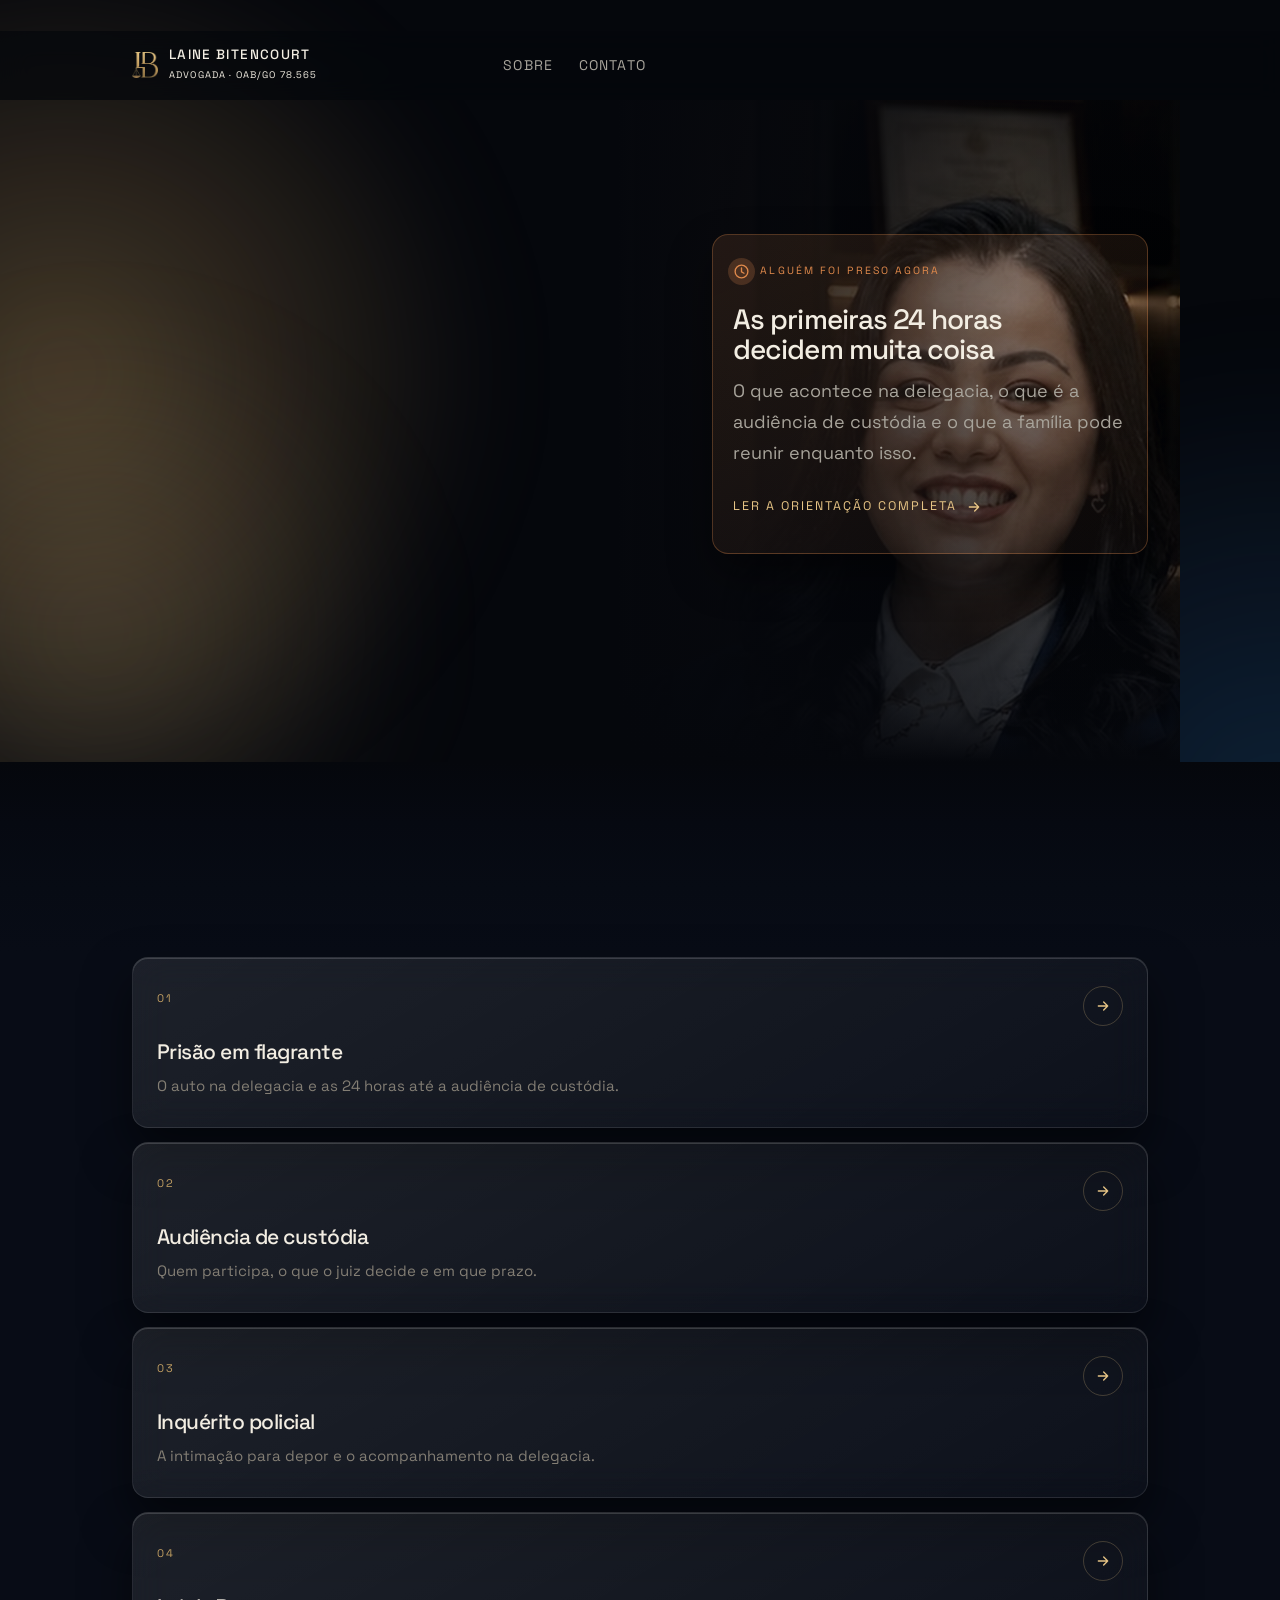
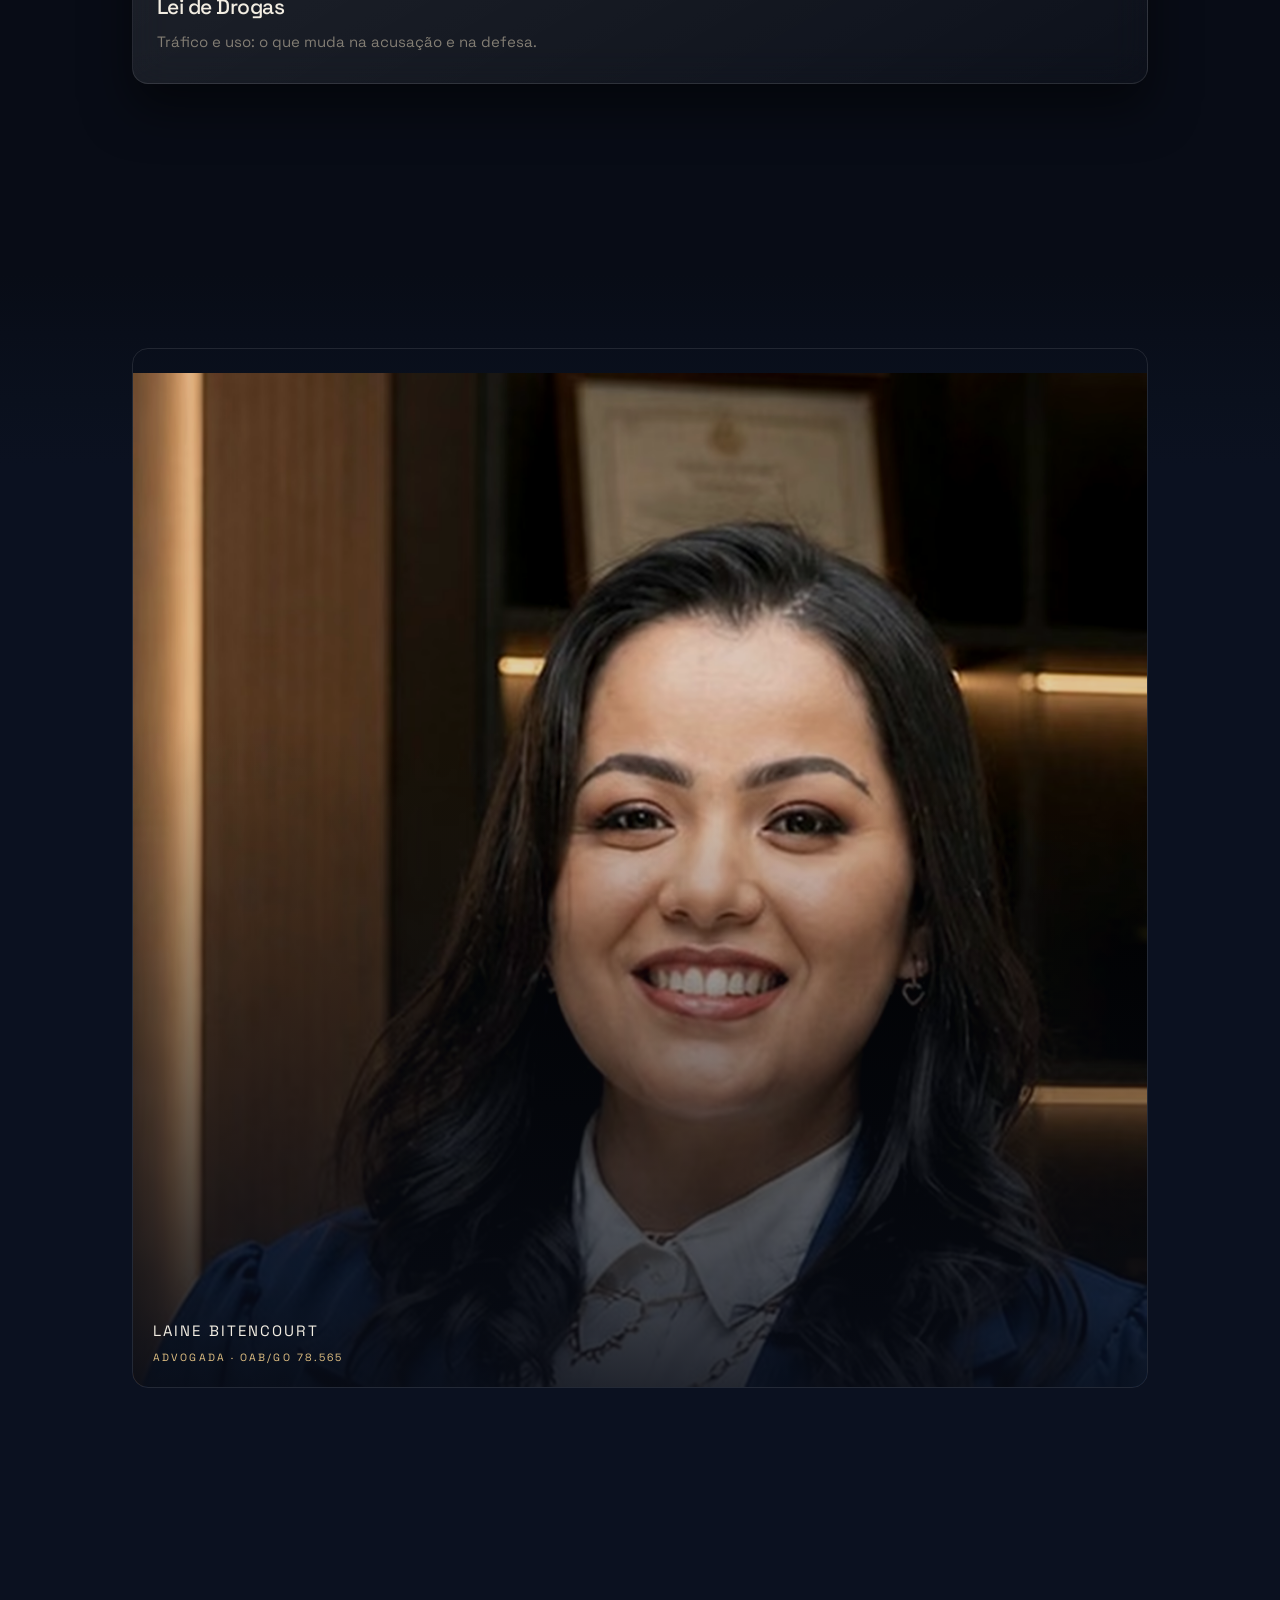
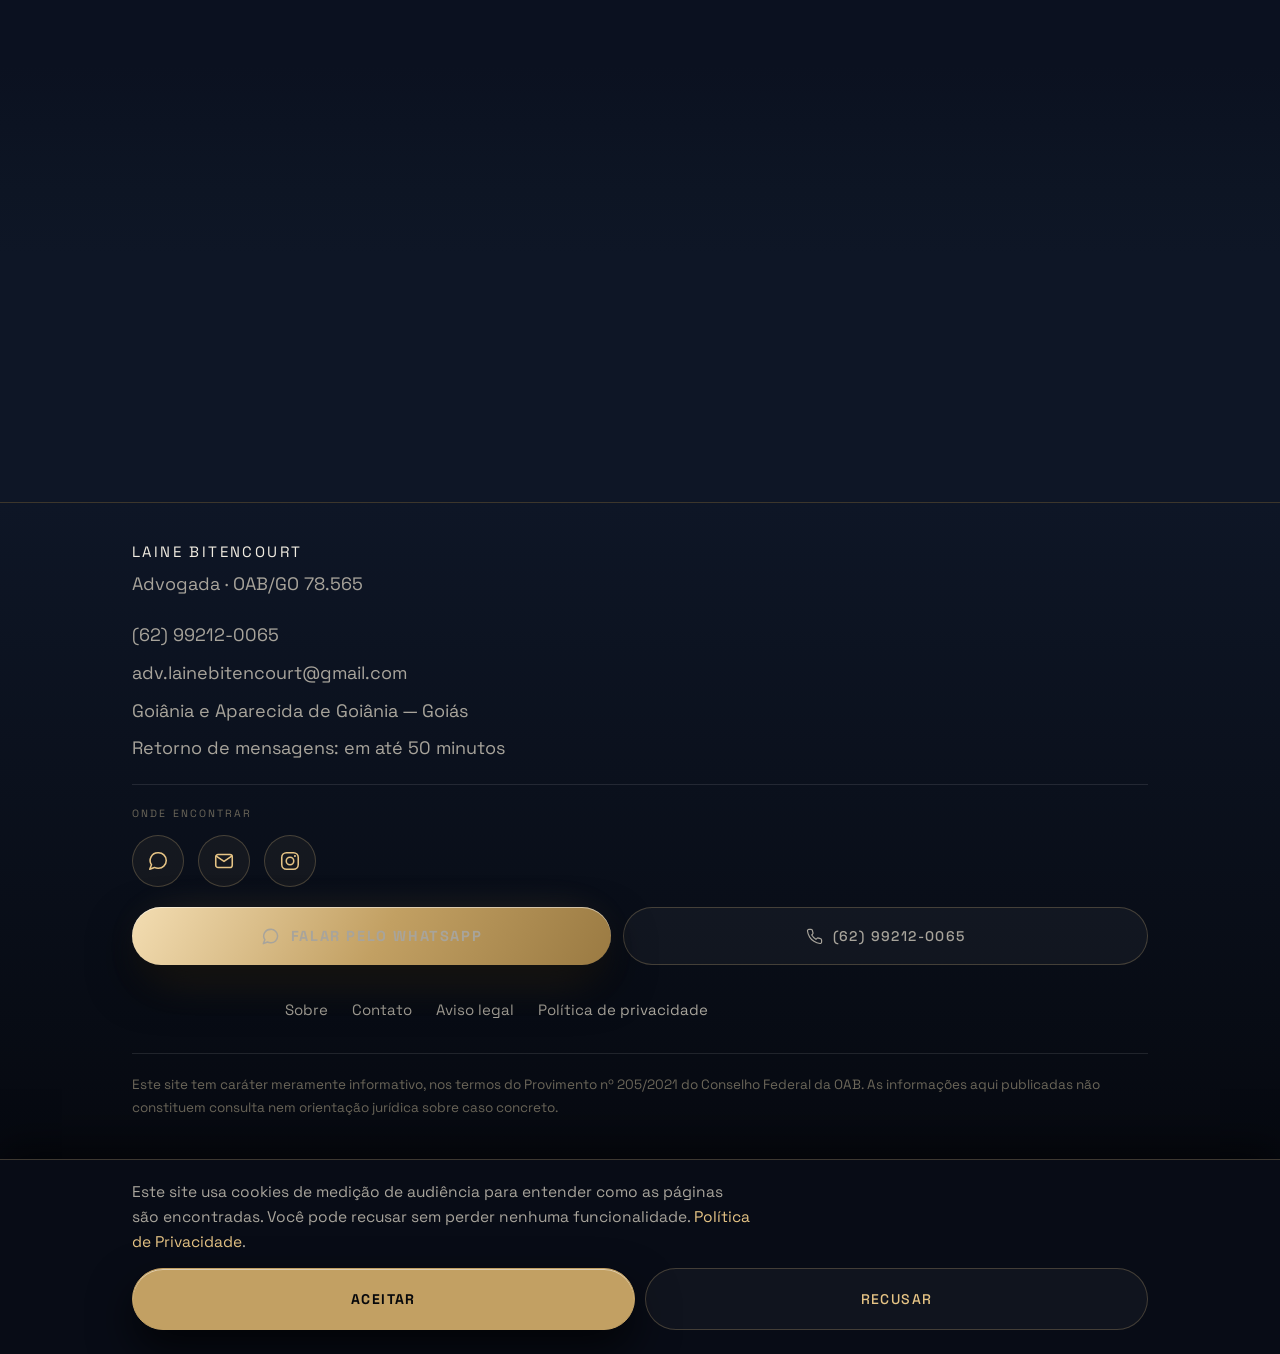
==== commit 51162bef: "Redes sociais como icones no rodape, em vez de link de texto perdido Nada tinha sido removido: o Ins" ====
--- a/index.html
+++ b/index.html
@@ -169,7 +169,20 @@
       <p>Retorno de mensagens: em até 50 minutos</p>
     </div>
     <div class="ft__rule"></div>
-    <p><a href="https://www.instagram.com/lainebitencourt.adv/" rel="me noopener" target="_blank">@lainebitencourt.adv</a></p>
+    <div class="stack" style="gap:12px;">
+      <span class="social__h">Onde encontrar</span>
+      <div class="social">
+        <a href="https://wa.me/5562992120065?text=Ol%C3%A1%2C%20preciso%20de%20um%20atendimento" data-contato="whatsapp" data-local="rodape" aria-label="WhatsApp (62) 99212-0065">
+          <svg width="22" height="22" viewBox="0 0 24 24" fill="none" stroke="currentColor" stroke-width="1.7" stroke-linecap="round" stroke-linejoin="round" aria-hidden="true"><path d="M21 11.5a8.4 8.4 0 0 1-9 8.4 8.9 8.9 0 0 1-3.9-.9L3 21l1.9-4.9A8.4 8.4 0 0 1 12 3a8.4 8.4 0 0 1 9 8.5Z"/></svg>
+        </a>
+        <a href="mailto:adv.lainebitencourt@gmail.com" data-contato="email" data-local="rodape" aria-label="E-mail adv.lainebitencourt@gmail.com">
+          <svg width="22" height="22" viewBox="0 0 24 24" fill="none" stroke="currentColor" stroke-width="1.7" stroke-linecap="round" stroke-linejoin="round" aria-hidden="true"><rect x="3" y="5" width="18" height="14" rx="2.5"/><path d="M3.6 6.6l8.4 5.9 8.4-5.9"/></svg>
+        </a>
+        <a href="https://www.instagram.com/lainebitencourt.adv/" rel="me noopener" target="_blank" aria-label="Instagram @lainebitencourt.adv">
+          <svg width="22" height="22" viewBox="0 0 24 24" fill="none" stroke="currentColor" stroke-width="1.7" stroke-linecap="round" stroke-linejoin="round" aria-hidden="true"><rect x="3" y="3" width="18" height="18" rx="5.2"/><circle cx="12" cy="12" r="4.1"/><circle cx="17.4" cy="6.6" r="1.15" fill="currentColor" stroke="none"/></svg>
+        </a>
+      </div>
+    </div>
         <div class="ft__cta">
       <span class="cta"><a class="cta__b" href="https://wa.me/5562992120065?text=Ol%C3%A1%2C%20preciso%20de%20um%20atendimento" data-contato="whatsapp" data-local="rodape"><svg width="19" height="19" viewBox="0 0 24 24" fill="none" stroke="currentColor" stroke-width="1.9" stroke-linecap="round" stroke-linejoin="round" aria-hidden="true"><path d="M21 11.5a8.4 8.4 0 0 1-9 8.4 8.9 8.9 0 0 1-3.9-.9L3 21l1.9-4.9A8.4 8.4 0 0 1 12 3a8.4 8.4 0 0 1 9 8.5Z"/></svg> Falar pelo WhatsApp</a></span>
       <a class="btn-ghost" href="tel:+5562992120065" data-contato="telefone" data-local="rodape"><svg width="17" height="17" viewBox="0 0 24 24" fill="none" stroke="currentColor" stroke-width="1.7" stroke-linecap="round" stroke-linejoin="round" aria-hidden="true"><path d="M22 16.9v3a2 2 0 0 1-2.2 2 19.8 19.8 0 0 1-8.6-3.1 19.5 19.5 0 0 1-6-6A19.8 19.8 0 0 1 2.1 4.2 2 2 0 0 1 4.1 2h3a2 2 0 0 1 2 1.7 12.8 12.8 0 0 0 .7 2.7 2 2 0 0 1-.5 2.1L8.1 9.9a16 16 0 0 0 6 6l1.4-1.2a2 2 0 0 1 2.1-.5c.9.3 1.8.6 2.7.7a2 2 0 0 1 1.7 2Z"/></svg> (62) 99212-0065</a>
--- a/assets/css/site.css
+++ b/assets/css/site.css
@@ -443,3 +443,23 @@
 .ft__cta .cta__b{min-height:58px;}
 .ft__cta .btn-ghost{border-color:var(--hair-gold);background:rgba(255,255,255,.04);}
 @media (min-width:768px){ .ft__cta{flex-direction:row;} .ft__cta>*{flex:1;} }
+
+/* ---- Ícones sociais e de contato --------------------------------------
+   Círculo vazado dourado, como no cartão de visitas dela. Só perfis
+   confirmados: o Instagram veio do próprio cartão digital. Não inventar
+   Facebook nem LinkedIn — link quebrado em rodapé de advogada é pior do
+   que ausência.
+------------------------------------------------------------------------ */
+.social{display:flex;align-items:center;gap:14px;}
+.social a{
+  display:inline-flex;align-items:center;justify-content:center;flex-shrink:0;
+  width:52px;height:52px;border-radius:50%;
+  border:1px solid var(--hair-gold);color:var(--gold-lt);
+  background:rgba(230,196,133,.05);
+  transition:background var(--t1),transform var(--t2) var(--e),border-color var(--t1),color var(--t1);
+}
+.social a:active{background:var(--gold);border-color:var(--gold);color:#07080B;transform:scale(.94);}
+.social__h{font-size:10.5px;letter-spacing:.2em;text-transform:uppercase;color:var(--tx-4);}
+@media (min-width:768px){
+  .social a:hover{background:var(--gold);border-color:var(--gold);color:#07080B;transform:translateY(-3px);}
+}
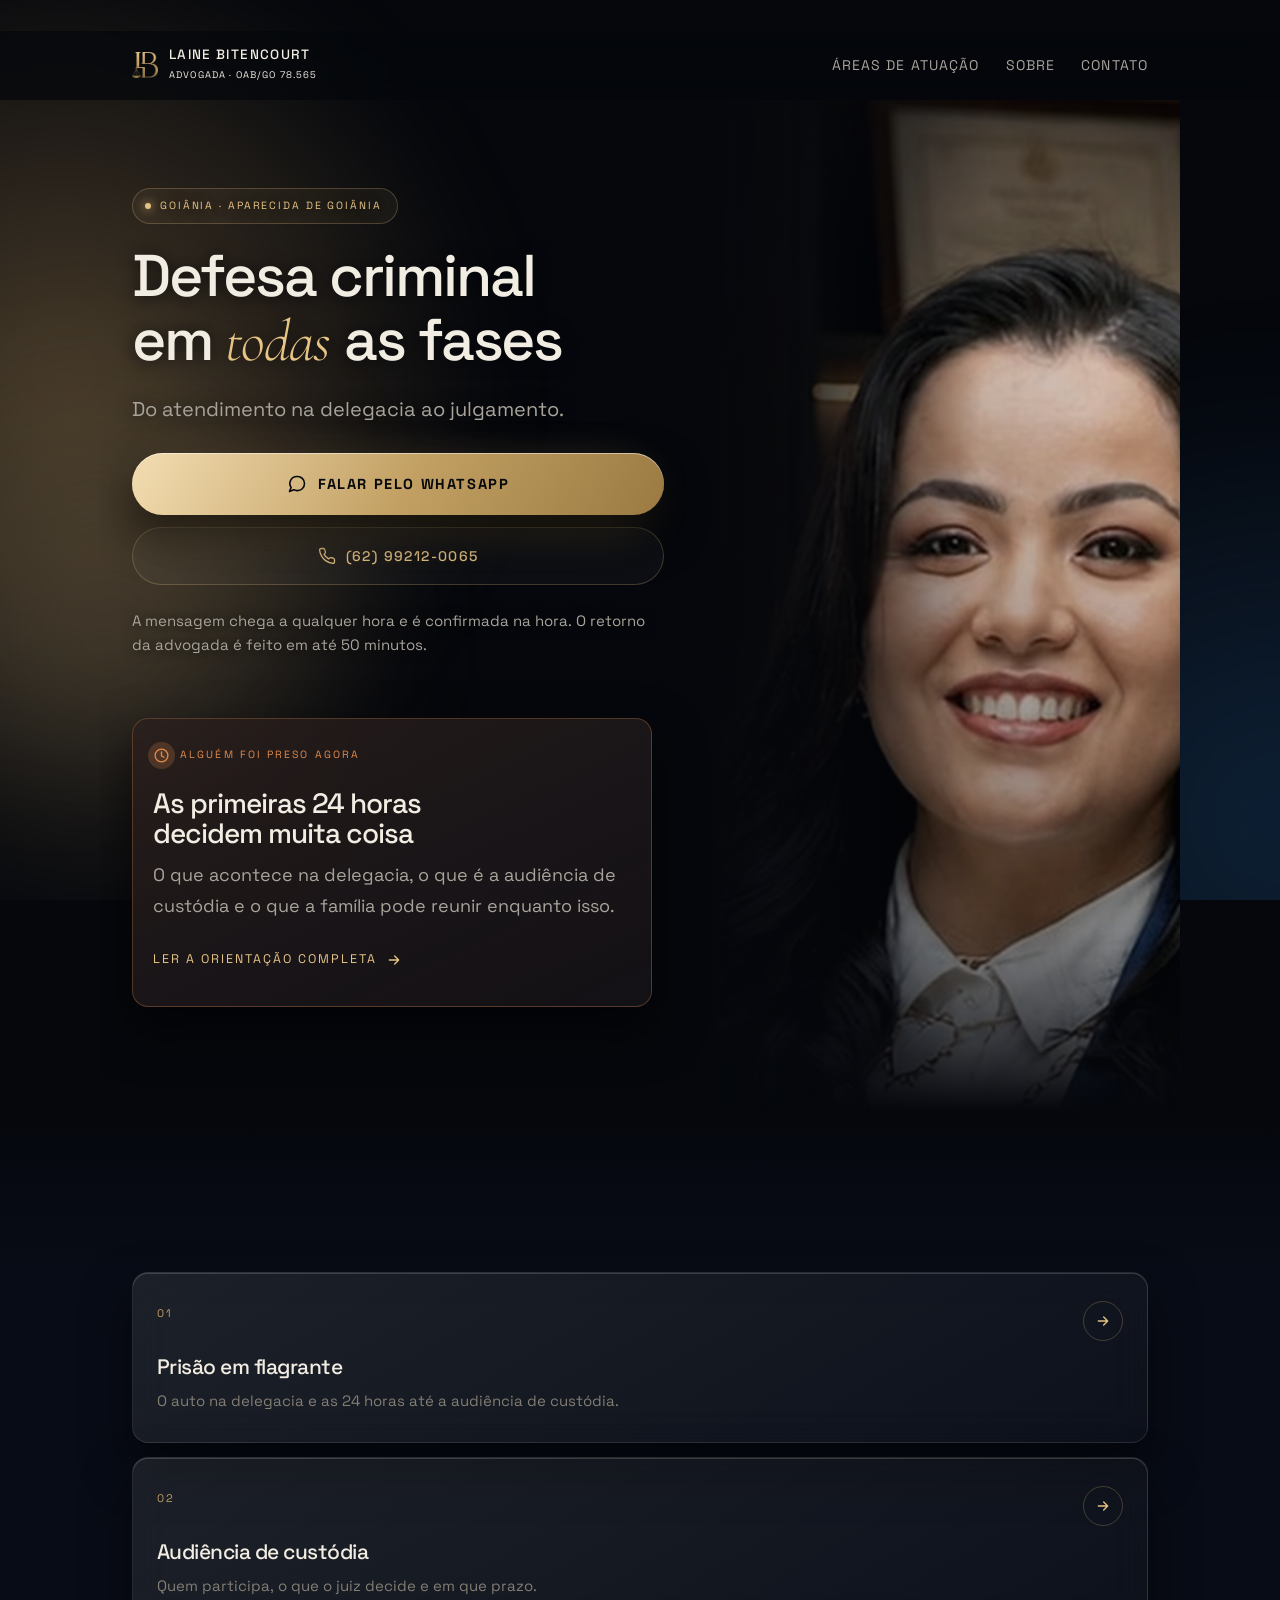
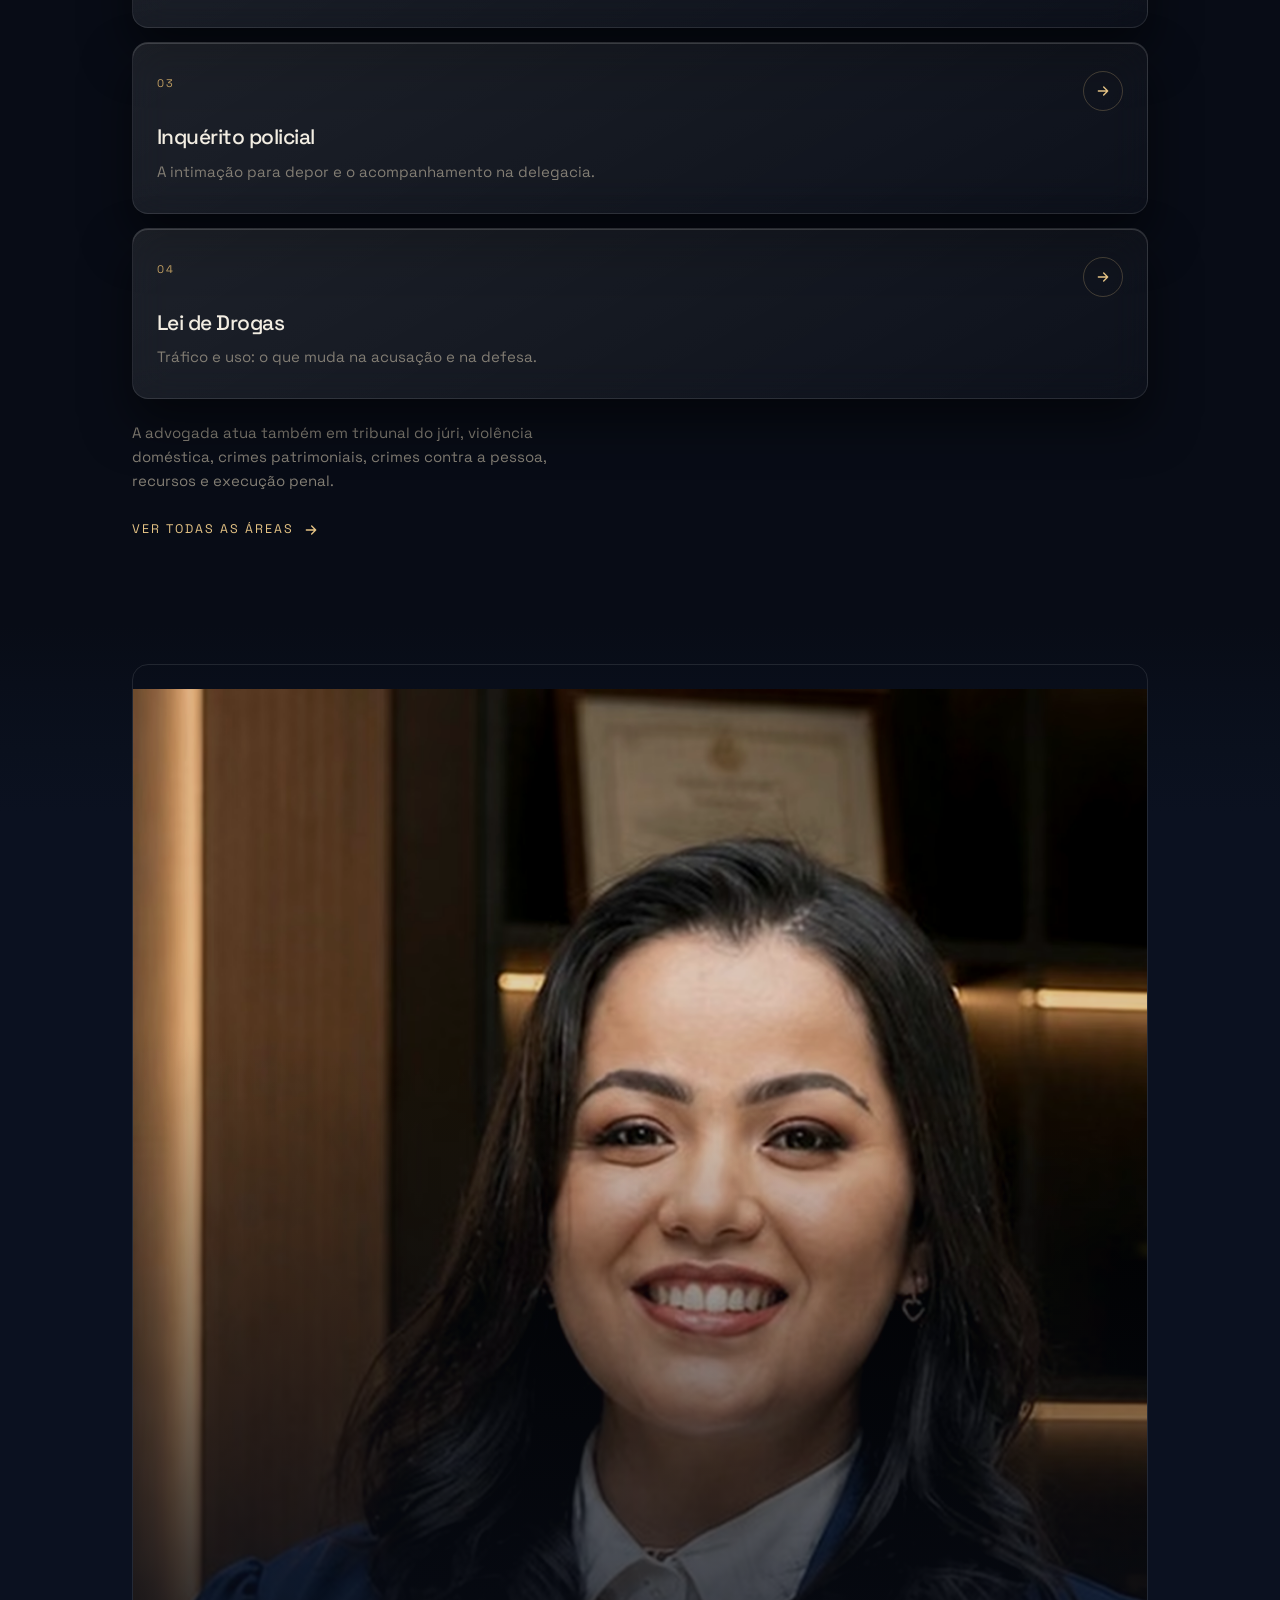
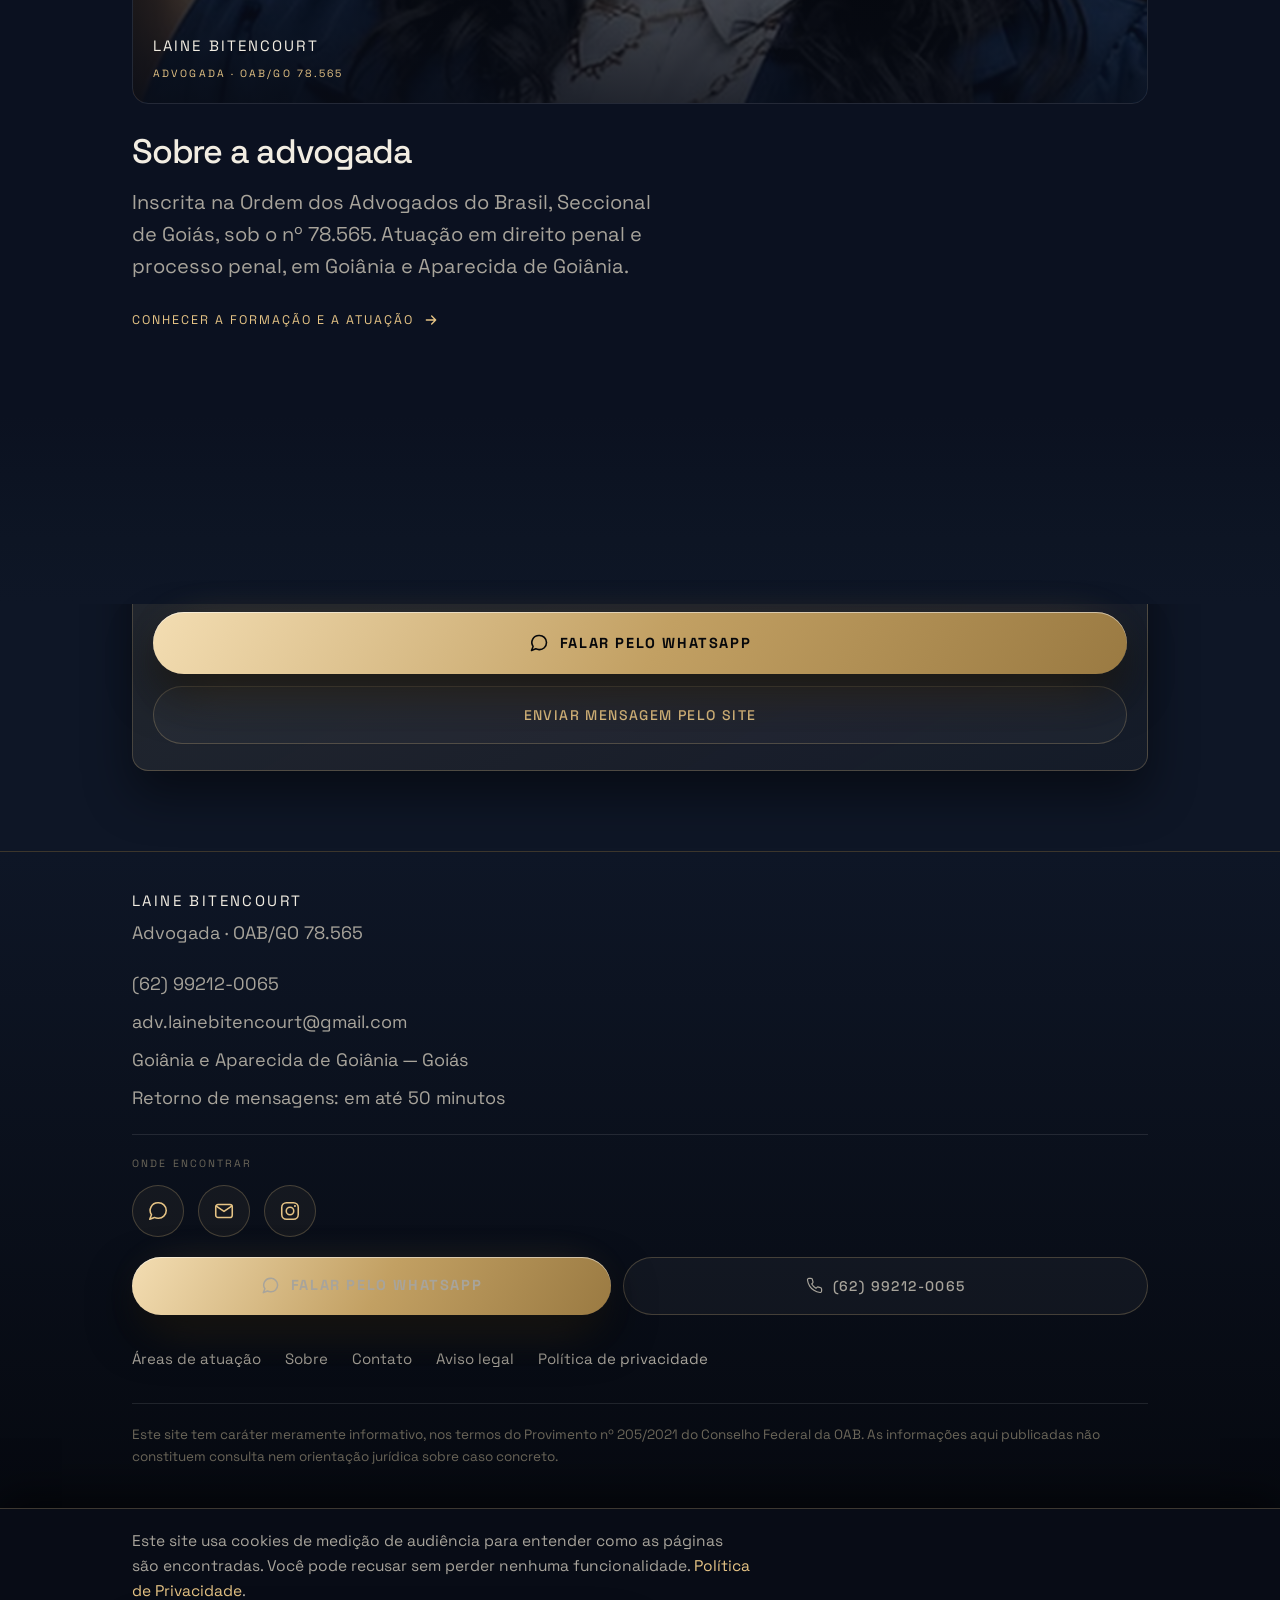
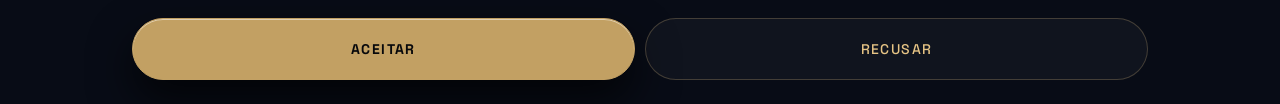
==== commit db714c7a: "Carimba o hash do conteudo nas URLs de CSS e JS O Rafael abriu o site em dois navegadores e viu dois" ====
--- a/index.html
+++ b/index.html
@@ -16,9 +16,9 @@
 <link rel="icon" href="/assets/img/favicon.svg" type="image/svg+xml">
 <link rel="preload" href="/assets/fonts/space-grotesk-500.woff2" as="font" type="font/woff2" crossorigin>
 <link rel="preload" href="/assets/fonts/space-grotesk-400.woff2" as="font" type="font/woff2" crossorigin>
-<link rel="stylesheet" href="/assets/css/site.css">
+<link rel="stylesheet" href="/assets/css/site.css?v=a4b1204e">
 <script>document.documentElement.classList.add('js');</script>
-<script src="/assets/js/consent.js"></script>
+<script src="/assets/js/consent.js?v=27c7df01"></script>
 </head>
 <body>
 <div class="field" aria-hidden="true"><span class="a1"></span><span class="a2"></span><span class="a3"></span></div>
@@ -258,6 +258,6 @@
 }
 </script>
 
-<script src="/assets/js/site.js" defer></script>
+<script src="/assets/js/site.js?v=827b1d4a" defer></script>
 </body>
 </html>
--- a/assets/css/site.css
+++ b/assets/css/site.css
@@ -96,10 +96,23 @@
    Onde o navegador suporta animação ligada ao scroll, ela roda no
    compositor e não custa JS. Onde não, o site.js usa IntersectionObserver.
 ------------------------------------------------------------------------ */
-[data-reveal]{opacity:0;transform:translate3d(0,34px,0);}
-.js [data-reveal]{transition:opacity var(--t3) var(--e),transform var(--t3) var(--e);transition-delay:var(--d,0ms);}
-[data-reveal].in{opacity:1;transform:none;}
-html:not(.js) [data-reveal]{opacity:1;transform:none;}
+/* INVERSAO DELIBERADA — ler antes de mexer.
+   O conteudo NUNCA nasce escondido. Antes, [data-reveal] comecava em
+   opacity:0 e dependia do JS para aparecer: qualquer falha — erro de script,
+   restauracao de rolagem, observer que nao dispara — deixava texto invisivel
+   numa pagina que alguem em crise esta tentando ler.
+   Agora o JS marca .pend APENAS nos elementos que estao abaixo da dobra no
+   momento em que ele roda. O que ja esta visivel nunca e escondido, e se o
+   JS nao rodar nada some. Animacao e um bonus; o texto e o produto.
+
+   O .armado no <html> corrige um defeito observado. A transicao valia
+   tambem na ENTRADA do estado: ao marcar .pend, texto que ja estava na tela
+   desaparecia suavemente diante do leitor (no reload com rolagem restaurada
+   o h2 caiu de 1 a 0 em ~400ms). Esconder tem de ser instantaneo. Entao o
+   site.js so arma a transicao DEPOIS de esconder e de reconferir a dobra:
+   antes disso nada anima, nem para esconder nem para corrigir. */
+.js [data-reveal].pend{opacity:0;transform:translate3d(0,34px,0);}
+.js.armado [data-reveal]{transition:opacity var(--t3) var(--e),transform var(--t3) var(--e);transition-delay:var(--d,0ms);}
 
 @supports (animation-timeline:view()){
   /* profundidades diferentes: o que está "mais longe" se move menos */
@@ -115,7 +128,7 @@
 @media (prefers-reduced-motion:reduce){
   html{scroll-behavior:auto;}
   *,*::before,*::after{animation:none!important;transition:none!important;}
-  [data-reveal]{opacity:1!important;transform:none!important;}
+  [data-reveal],[data-reveal].pend{opacity:1!important;transform:none!important;}
 }
 
 /* ---------- Fusão entre seções — a "transição proposta" ---------------- */
@@ -129,7 +142,7 @@
 .hd{position:sticky;top:0;z-index:50;background:rgba(5,7,12,.72);border-bottom:1px solid transparent;transition:background var(--t2),border-color var(--t2);}
 .hd.stuck{background:rgba(5,7,12,.94);border-bottom-color:var(--hair);}
 @supports (backdrop-filter:blur(1px)){.hd{backdrop-filter:blur(14px) saturate(1.3);}}
-.hd__in{display:flex;align-items:center;gap:12px;padding-block:12px;width:100%;}
+.hd__in{display:flex;flex-wrap:wrap;align-items:center;gap:12px;padding-block:12px;width:100%;}
 .brand{display:flex;align-items:center;gap:10px;color:var(--tx);flex:0 1 auto;min-width:0;}
 .brand img{width:26px;}
 .brand__n{font-size:13.5px;letter-spacing:.1em;white-space:nowrap;text-transform:uppercase;font-weight:500;line-height:1.2;}
@@ -139,7 +152,11 @@
 .navbtn[aria-expanded="true"] span:nth-child(1){transform:translateY(6.5px) rotate(45deg);}
 .navbtn[aria-expanded="true"] span:nth-child(2){opacity:0;}
 .navbtn[aria-expanded="true"] span:nth-child(3){transform:translateY(-6.5px) rotate(-45deg);}
-.nav{overflow:hidden;max-height:0;transition:max-height var(--t2) var(--e-io);}
+/* O menu ocupa a linha inteira ABAIXO da marca e do botao. Enquanto ele era
+   um terceiro item na mesma linha flex, consumia 128px e nao sobrava espaco
+   livre — entao o margin-left:auto do botao resolvia para 0 e o hamburguer
+   ficava colado no texto, a meio caminho do centro. */
+.nav{flex:1 0 100%;overflow:hidden;max-height:0;transition:max-height var(--t2) var(--e-io);}
 .nav[data-open="true"]{max-height:60vh;}
 .nav a{display:flex;align-items:center;min-height:var(--tap);font-size:18px;color:var(--tx);border-bottom:1px solid var(--hair);}
 .nav a:last-child{border-bottom:0;}
@@ -147,25 +164,39 @@
 /* ---------- Herói -------------------------------------------------------- */
 .hero{position:relative;overflow:hidden;padding-block:clamp(40px,11vw,64px) clamp(52px,14vw,80px);}
 .hero>*:not(.hero__img){position:relative;z-index:1;}
+/* Texto sobre foto nunca depende so da cor: a parte iluminada do rosto passa
+   por baixo da linha de apoio. O tom sobe um nivel e tudo ganha sombra. */
+.hero .small{color:var(--tx-2);text-shadow:0 1px 12px rgba(5,7,12,.92);}
+.hero h1,.hero .lede,.hero .chip{text-shadow:0 1px 16px rgba(5,7,12,.78);}
 
 /* Retrato dissolvido no campo. Dá um rosto ao herói sem virar "foto de
    escritório": o recorte é fechado, e duas camadas de gradiente apagam a
    imagem exatamente onde o texto passa. No telefone ela ocupa a metade
    direita; o texto nunca cruza a parte legível dela. */
-.hero__img{position:absolute;z-index:0;top:0;bottom:0;right:-14%;width:86%;pointer-events:none;}
+.hero__img{position:absolute;z-index:0;top:0;right:-10%;width:84%;height:74%;pointer-events:none;}
 .hero__img img,.hero__img picture{width:100%;height:100%;display:block;}
-.hero__img img{object-fit:cover;object-position:52% 16%;filter:grayscale(.2) contrast(1.06) brightness(.66) saturate(.9);}
+.hero__img img{object-fit:cover;object-position:52% 16%;filter:grayscale(.12) contrast(1.04) brightness(.9) saturate(.95);}
 .hero__img::after{
   content:"";position:absolute;inset:0;
   background:
-    linear-gradient(90deg,var(--z0) 4%,rgba(5,7,12,.92) 30%,rgba(5,7,12,.55) 62%,rgba(5,7,12,.42) 100%),
-    linear-gradient(180deg,rgba(5,7,12,.62) 0%,rgba(5,7,12,.12) 34%,rgba(5,7,12,.82) 88%,var(--z0) 100%);
+    linear-gradient(96deg,var(--z0) 2%,rgba(5,7,12,.9) 26%,rgba(5,7,12,.4) 56%,rgba(5,7,12,.1) 100%),
+    linear-gradient(180deg,rgba(5,7,12,.55) 0%,rgba(5,7,12,0) 26%,rgba(5,7,12,.55) 72%,var(--z0) 97%);
 }
 @media (min-width:768px){
-  .hero__img{right:-4%;width:56%;}
+  /* Sai do max-width do .wrap e encosta na borda da janela; o ponto focal
+     vai para 78% da largura, para o rosto cair a DIREITA do cartao de
+     urgencia em vez de atras dele. */
+  /* O cartao de urgencia e o retrato disputavam a mesma metade direita: o
+     cartao caia em cima do rosto. No desktop o cartao desce para baixo do
+     texto, na coluna da esquerda, e a direita fica inteira para o retrato. */
+  .hero{align-items:start;}
+  .hero>.stack{grid-column:1;grid-row:1;}
+  .hero>.alert{grid-column:1;grid-row:2;margin-top:28px;max-width:520px;}
+  .hero__img{right:calc(50% - 50vw);width:44vw;height:100%;}
+  .hero__img img{object-position:60% 16%;}
   .hero__img::after{background:
-    linear-gradient(90deg,var(--z0) 0%,rgba(5,7,12,.9) 26%,rgba(5,7,12,.28) 66%,rgba(5,7,12,.3) 100%),
-    linear-gradient(180deg,rgba(5,7,12,.4) 0%,transparent 30%,rgba(5,7,12,.72) 92%,var(--z0) 100%);}
+    linear-gradient(92deg,var(--z0) 0%,rgba(5,7,12,.8) 16%,rgba(5,7,12,.1) 46%,rgba(5,7,12,0) 78%,rgba(5,7,12,.5) 100%),
+    linear-gradient(180deg,rgba(5,7,12,.34) 0%,rgba(5,7,12,0) 26%,rgba(5,7,12,.34) 82%,var(--z0) 100%);}
 }
 .chip{display:inline-flex;align-items:center;gap:9px;align-self:flex-start;padding:8px 15px 8px 12px;border-radius:30px;border:1px solid var(--hair-gold);background:rgba(230,196,133,.06);}
 .chip__d{width:6px;height:6px;border-radius:50%;background:var(--gold-lt);box-shadow:0 0 10px var(--gold-lt);flex-shrink:0;}
@@ -232,7 +263,10 @@
 .tl__k{font-size:10.5px;letter-spacing:.2em;text-transform:uppercase;color:var(--tx-4);}
 
 /* ---------- Bloco de urgência ------------------------------------------- */
-.alert{position:relative;border-radius:var(--r);padding:24px 20px;background:linear-gradient(155deg,rgba(224,138,76,.12),rgba(224,138,76,.04));border:1px solid var(--urgent-line);box-shadow:0 20px 44px rgba(0,0,0,.45);}
+.alert{position:relative;border-radius:var(--r);padding:24px 20px;
+  background:linear-gradient(155deg,rgba(224,138,76,.13),rgba(224,138,76,.05)),rgba(9,12,20,.93);
+  border:1px solid var(--urgent-line);box-shadow:0 22px 50px rgba(0,0,0,.6);}
+@supports (backdrop-filter:blur(1px)){.alert{background:linear-gradient(155deg,rgba(224,138,76,.13),rgba(224,138,76,.05)),rgba(9,12,20,.8);backdrop-filter:blur(12px);}}
 .alert__k{display:inline-flex;align-items:center;gap:10px;font-size:10.5px;letter-spacing:.2em;text-transform:uppercase;color:var(--urgent);}
 .pulse{position:relative;display:inline-flex;}
 .pulse::before{content:"";position:absolute;inset:-5px;border-radius:50%;background:var(--urgent);opacity:.22;animation:pulse 2.8s var(--e-io) infinite;}
@@ -319,7 +353,7 @@
   .pane:hover{transform:translateY(-6px);border-color:var(--hair-gold);box-shadow:0 36px 68px rgba(0,0,0,.6),0 0 0 1px rgba(230,196,133,.22),var(--pane-hi);}
   .bar{display:none;}
   .navbtn{display:none;}
-  .nav{max-height:none;overflow:visible;}
+  .nav{flex:0 1 auto;margin-left:auto;max-height:none;overflow:visible;}
   .nav ul{display:flex;align-items:center;gap:26px;}
   .nav a{min-height:44px;border:0;font-size:14px;letter-spacing:.08em;text-transform:uppercase;color:var(--tx-2);}
   .nav a:hover{color:var(--gold-lt);}
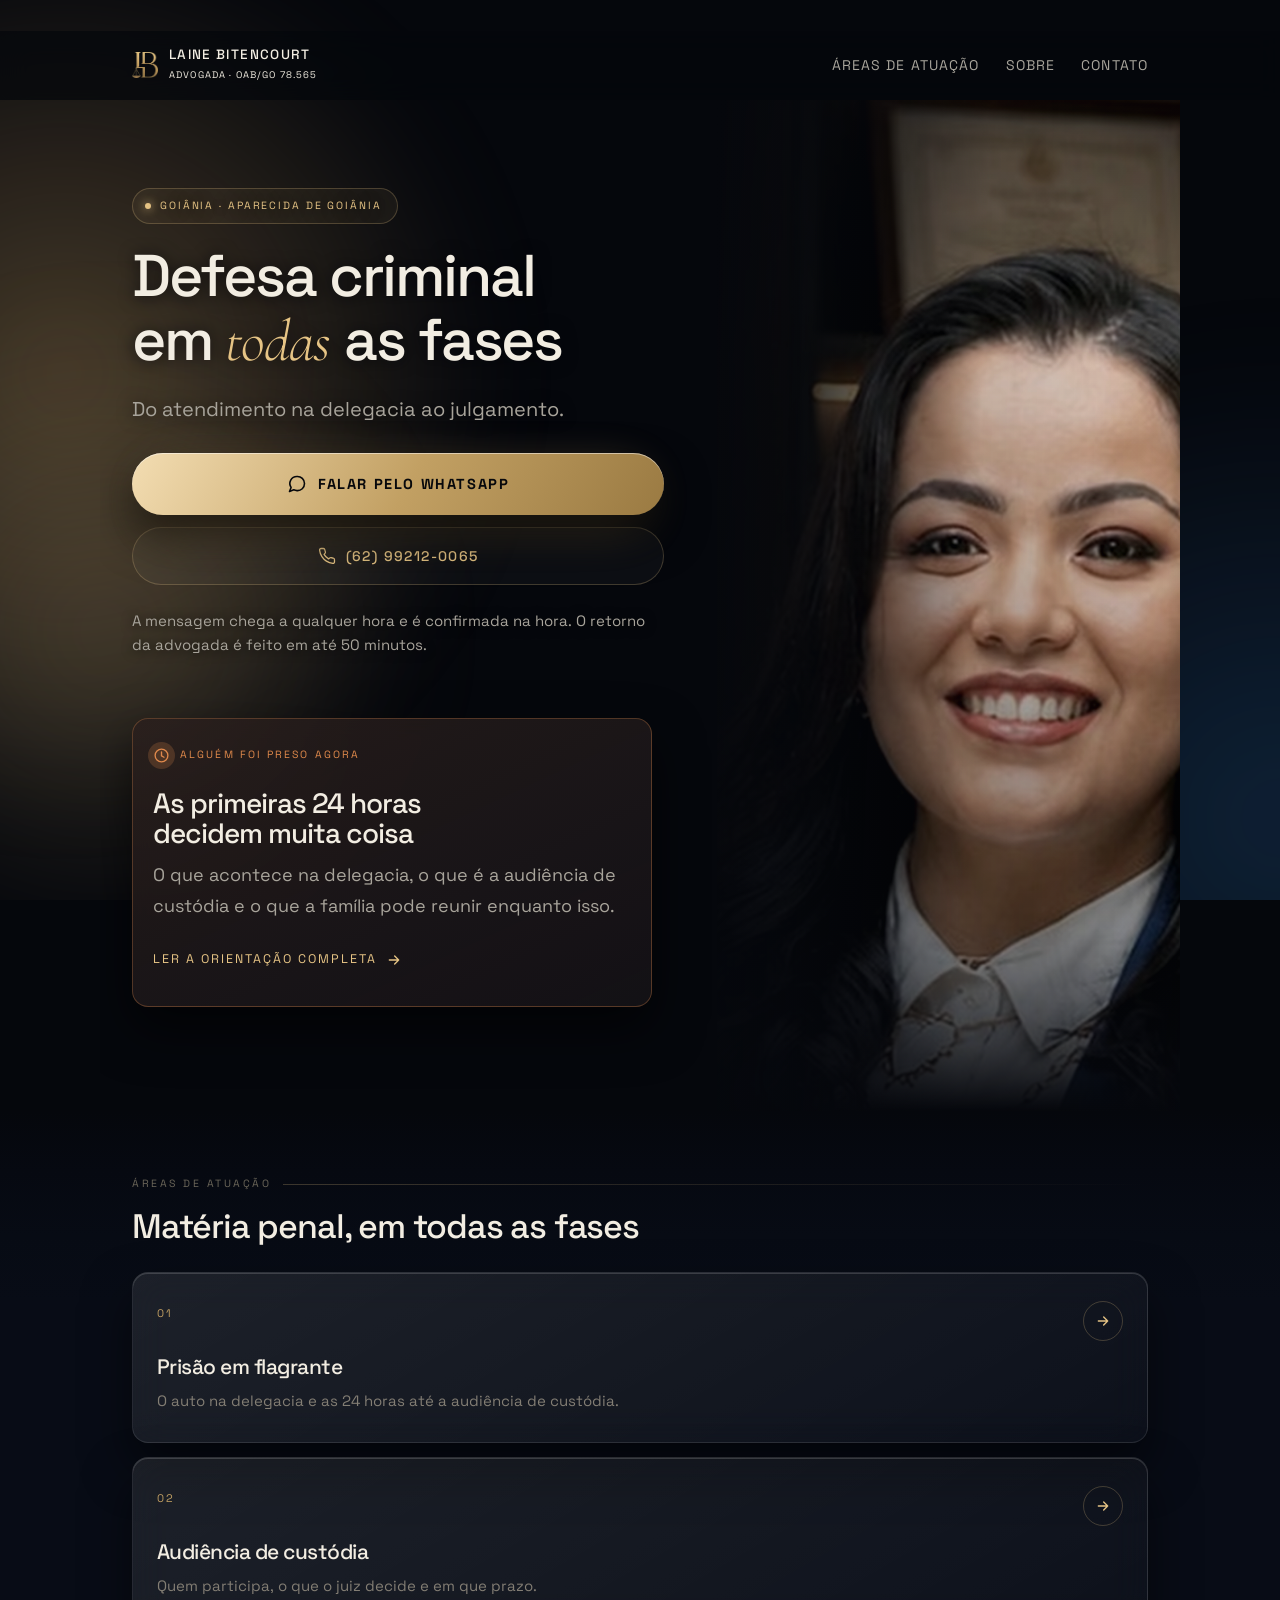
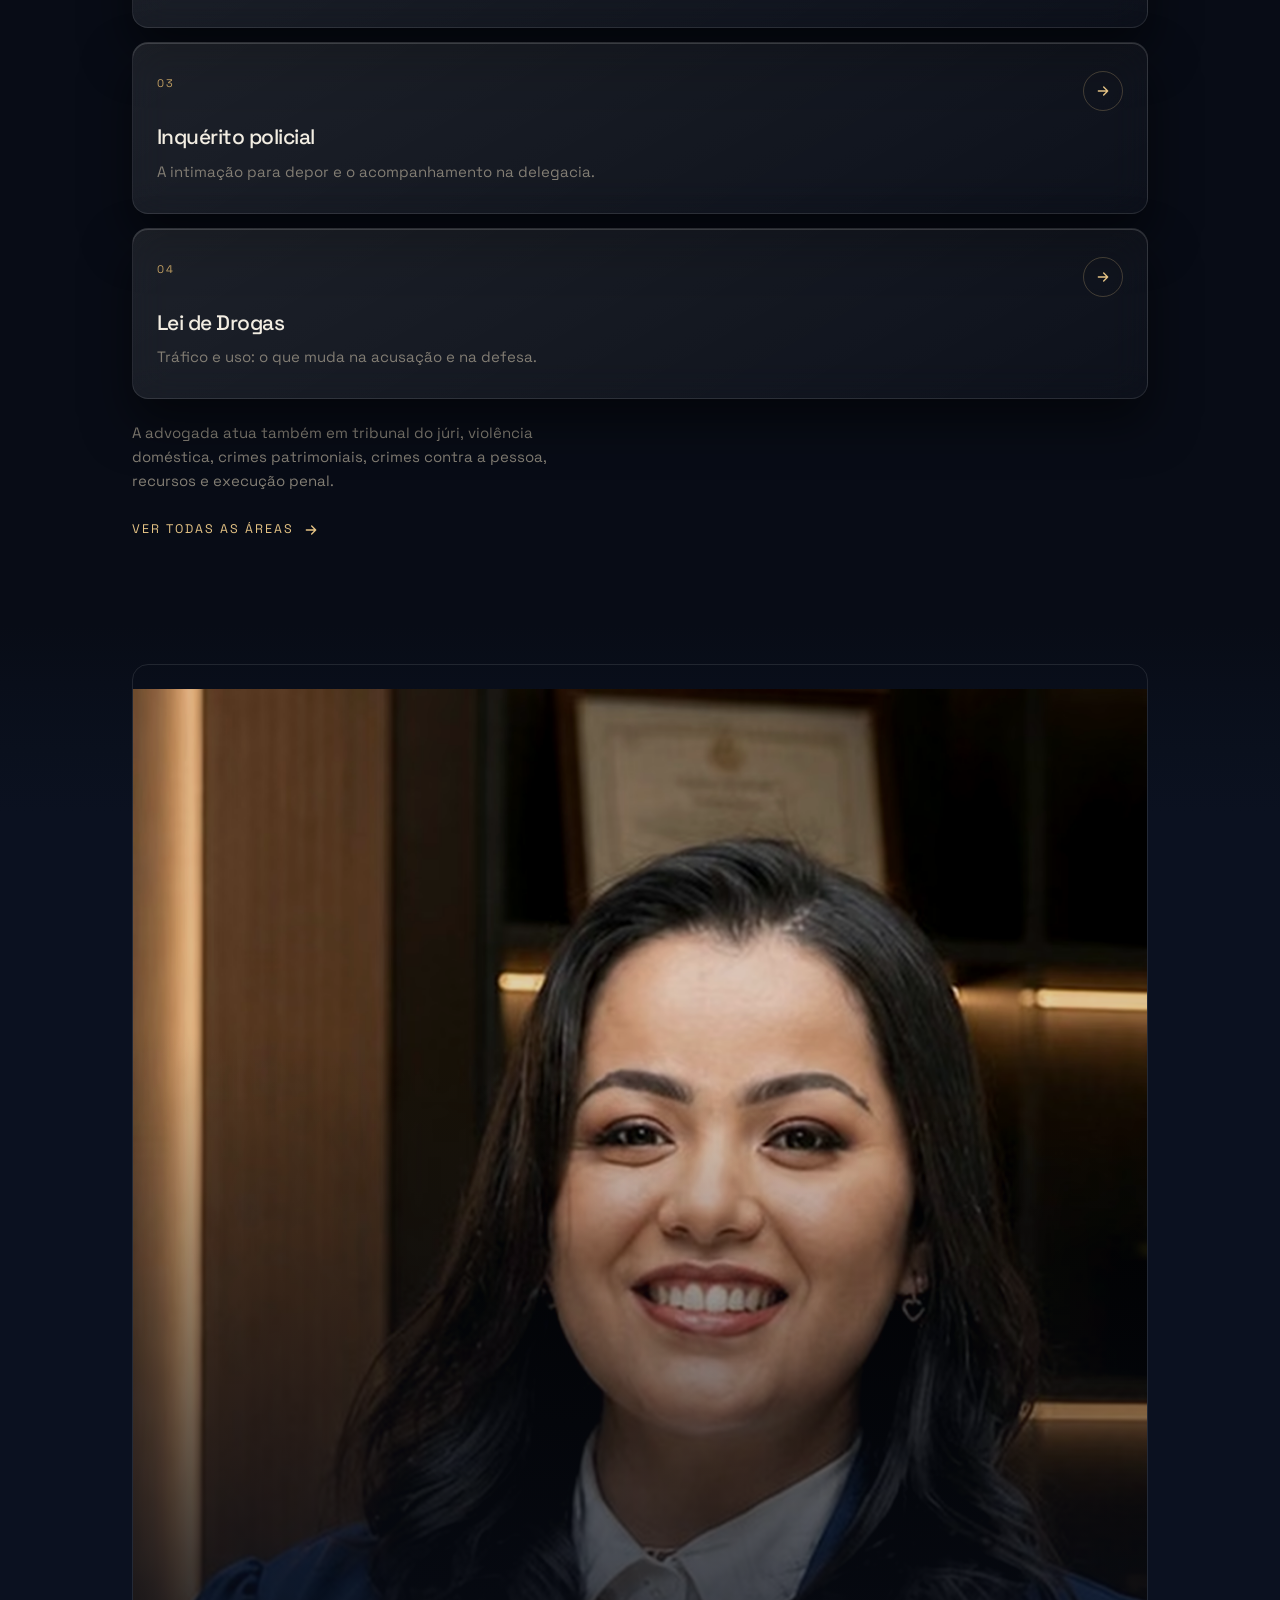
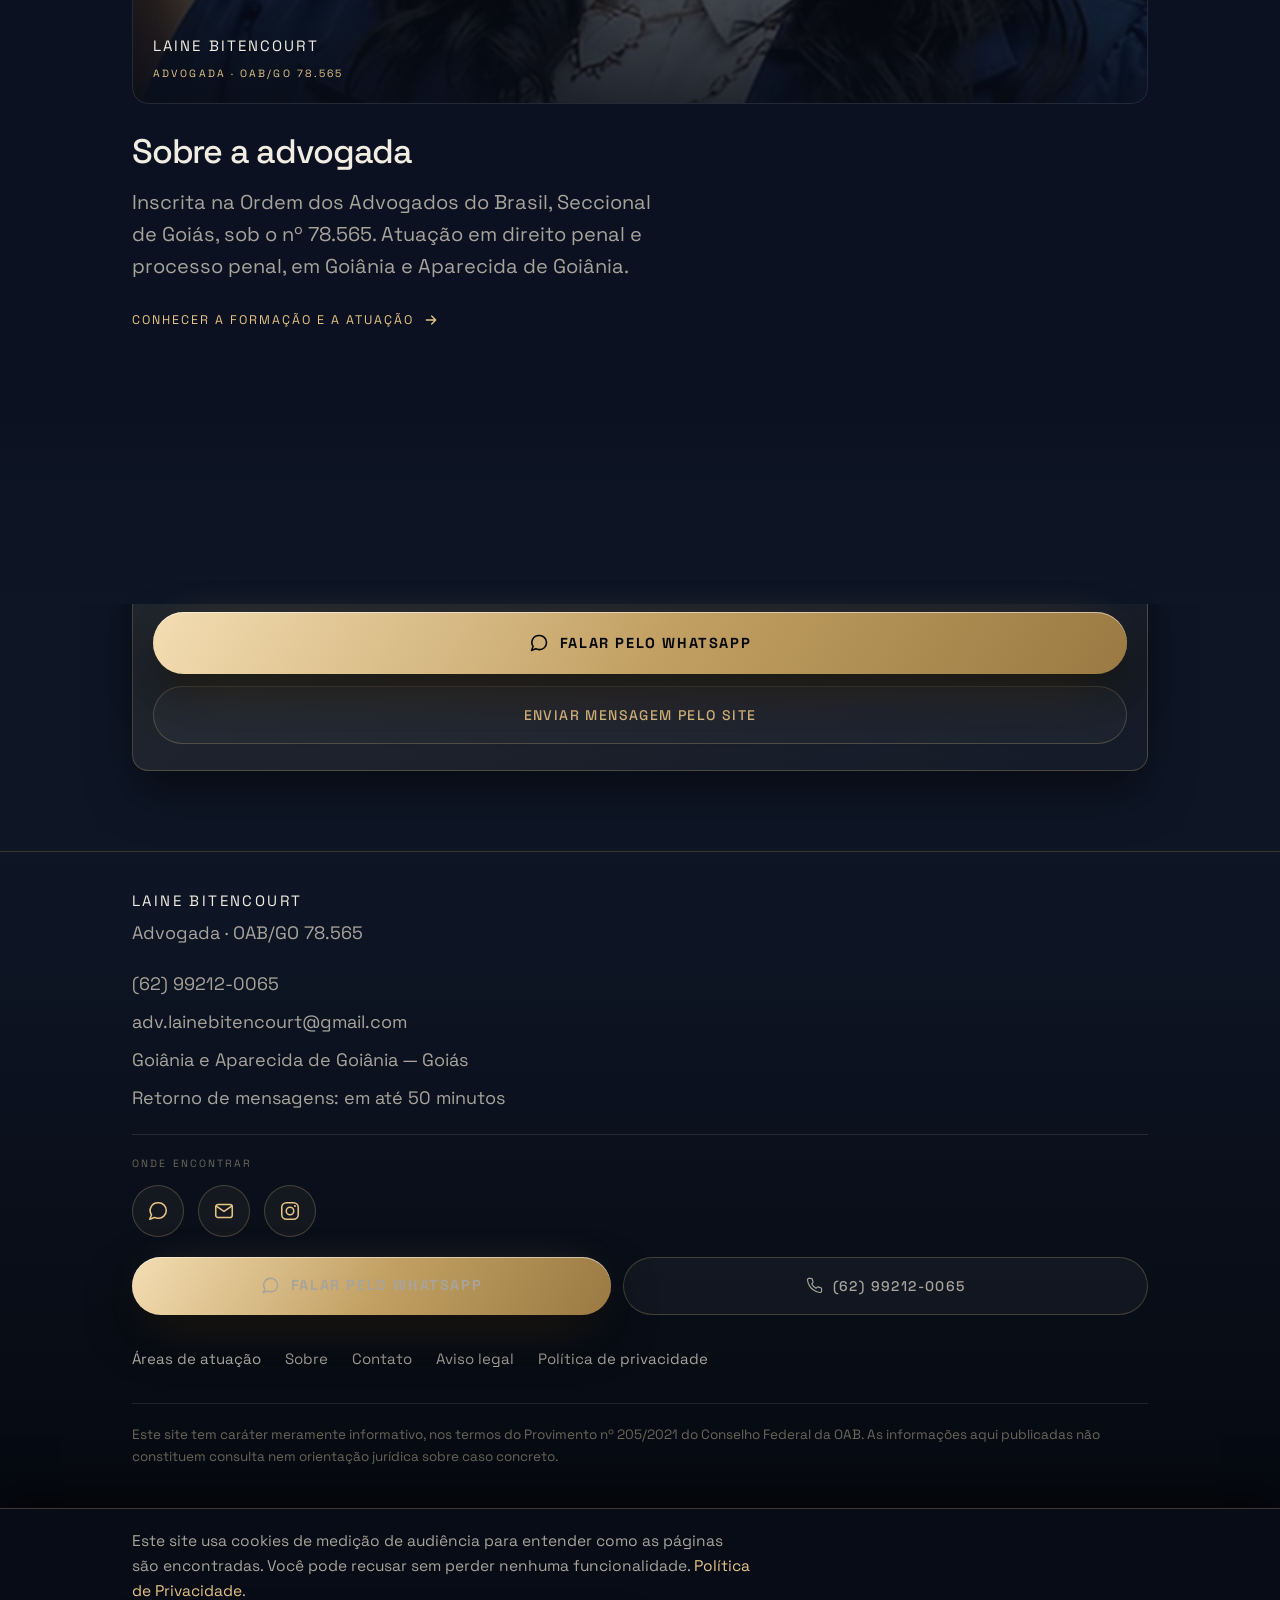
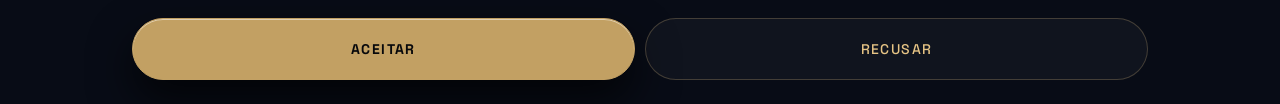
==== commit b3d17af9: "Revelacao 100% CSS: tira o JS do caminho do texto Quarta falha do mesmo sistema, cada uma por uma pr" ====
--- a/index.html
+++ b/index.html
@@ -16,7 +16,7 @@
 <link rel="icon" href="/assets/img/favicon.svg" type="image/svg+xml">
 <link rel="preload" href="/assets/fonts/space-grotesk-500.woff2" as="font" type="font/woff2" crossorigin>
 <link rel="preload" href="/assets/fonts/space-grotesk-400.woff2" as="font" type="font/woff2" crossorigin>
-<link rel="stylesheet" href="/assets/css/site.css?v=a4b1204e">
+<link rel="stylesheet" href="/assets/css/site.css?v=9a7152ef">
 <script>document.documentElement.classList.add('js');</script>
 <script src="/assets/js/consent.js?v=27c7df01"></script>
 </head>
@@ -258,6 +258,6 @@
 }
 </script>
 
-<script src="/assets/js/site.js?v=827b1d4a" defer></script>
+<script src="/assets/js/site.js?v=a9dca290" defer></script>
 </body>
 </html>
--- a/assets/css/site.css
+++ b/assets/css/site.css
@@ -93,28 +93,53 @@
 body>*:not(.field){position:relative;z-index:1;}
 
 /* ---------- Movimento ---------------------------------------------------
-   Onde o navegador suporta animação ligada ao scroll, ela roda no
-   compositor e não custa JS. Onde não, o site.js usa IntersectionObserver.
------------------------------------------------------------------------- */
-/* INVERSAO DELIBERADA — ler antes de mexer.
-   O conteudo NUNCA nasce escondido. Antes, [data-reveal] comecava em
-   opacity:0 e dependia do JS para aparecer: qualquer falha — erro de script,
-   restauracao de rolagem, observer que nao dispara — deixava texto invisivel
-   numa pagina que alguem em crise esta tentando ler.
-   Agora o JS marca .pend APENAS nos elementos que estao abaixo da dobra no
-   momento em que ele roda. O que ja esta visivel nunca e escondido, e se o
-   JS nao rodar nada some. Animacao e um bonus; o texto e o produto.
-
-   O .armado no <html> corrige um defeito observado. A transicao valia
-   tambem na ENTRADA do estado: ao marcar .pend, texto que ja estava na tela
-   desaparecia suavemente diante do leitor (no reload com rolagem restaurada
-   o h2 caiu de 1 a 0 em ~400ms). Esconder tem de ser instantaneo. Entao o
-   site.js so arma a transicao DEPOIS de esconder e de reconferir a dobra:
-   antes disso nada anima, nem para esconder nem para corrigir. */
-.js [data-reveal].pend{opacity:0;transform:translate3d(0,34px,0);}
-.js.armado [data-reveal]{transition:opacity var(--t3) var(--e),transform var(--t3) var(--e);transition-delay:var(--d,0ms);}
+   SEM JAVASCRIPT. Ler isto antes de mexer.
+
+   O reveal ja falhou quatro vezes em producao, cada vez por um motivo
+   diferente, e sempre pelo mesmo padrao: era o JS que escondia o texto, e
+   entao qualquer primitiva do navegador que falhasse deixava texto invisivel
+   numa pagina que alguem em crise esta tentando ler. As quatro:
+
+     1. transicao valendo tambem na ENTRADA do estado escondido — o texto
+        desaparecia suavemente diante do leitor;
+     2. a dobra medida antes de o navegador restaurar a rolagem — escondia
+        justamente o que estava na tela;
+     3. IntersectionObserver que nao dispara (1 em 5 cargas no desktop);
+     4. performance.getEntriesByType('paint') vazio — a guarda "ja pintou?"
+        simplesmente nunca disparava.
+
+   A licao nao e "achar a primitiva certa". E que o texto nao pode depender
+   de primitiva nenhuma. Agora a animacao e 100% CSS: o conteudo nasce
+   visivel e NADA no site consegue esconde-lo. Onde o navegador suporta
+   animacao ligada a rolagem (Chrome, Edge), ela roda no compositor. Onde
+   nao suporta (Safari, Firefox hoje), o texto simplesmente aparece parado —
+   que e exatamente a troca certa.
+
+   REGRA: nunca introduzir opacity:0 fora de um bloco @supports
+   (animation-timeline:view()), e nunca deixar o JS mexer na visibilidade
+   de [data-reveal]. Animacao e enfeite; o texto e o produto.
+------------------------------------------------------------------------ */
+@keyframes revelar{
+  from{opacity:0;transform:translate3d(0,34px,0);}
+  to{opacity:1;transform:none;}
+}
 
 @supports (animation-timeline:view()){
+  @media (prefers-reduced-motion:no-preference){
+    /* `both` e o que garante o texto legivel: um elemento que ja passou da
+       sua faixa de entrada (tudo que esta acima da dobra no carregamento)
+       fica no estado FINAL, opaco. Nada nasce escondido. */
+    [data-reveal]{
+      animation:revelar linear both;
+      animation-timeline:view();
+      /* Termina cedo de proposito: qualquer elemento com metade a mostra ja
+         esta 100% opaco. Um trecho so espiando na borda de baixo pode estar
+         translucido — isso e a animacao acontecendo, e resolve com qualquer
+         rolagem. O que nao pode e texto legivel ficar apagado. */
+      animation-range:entry 0% entry 50%;
+    }
+  }
+
   /* profundidades diferentes: o que está "mais longe" se move menos */
   [data-depth]{opacity:1;}
   [data-depth="1"]{animation:dep1 linear both;animation-timeline:view();animation-range:cover 0% cover 100%;}
@@ -128,7 +153,7 @@
 @media (prefers-reduced-motion:reduce){
   html{scroll-behavior:auto;}
   *,*::before,*::after{animation:none!important;transition:none!important;}
-  [data-reveal],[data-reveal].pend{opacity:1!important;transform:none!important;}
+  [data-reveal]{opacity:1!important;transform:none!important;}
 }
 
 /* ---------- Fusão entre seções — a "transição proposta" ---------------- */
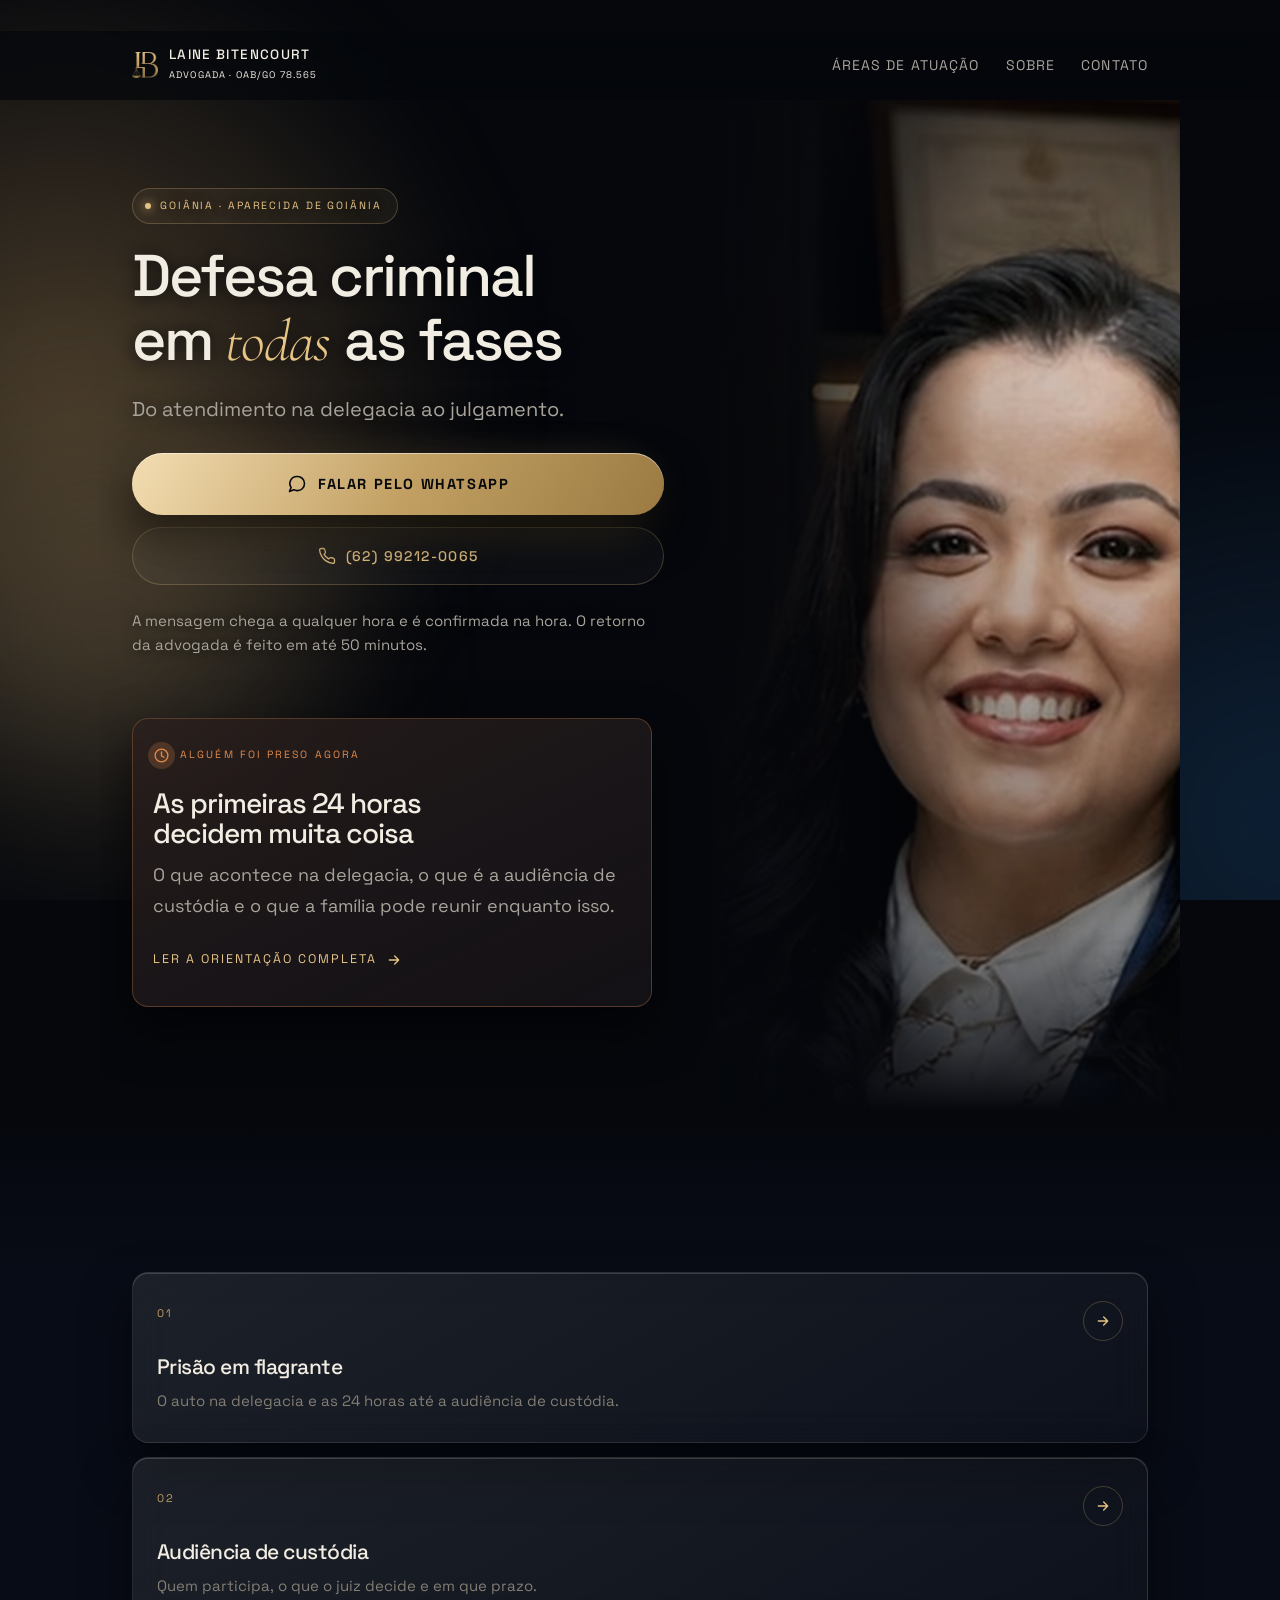
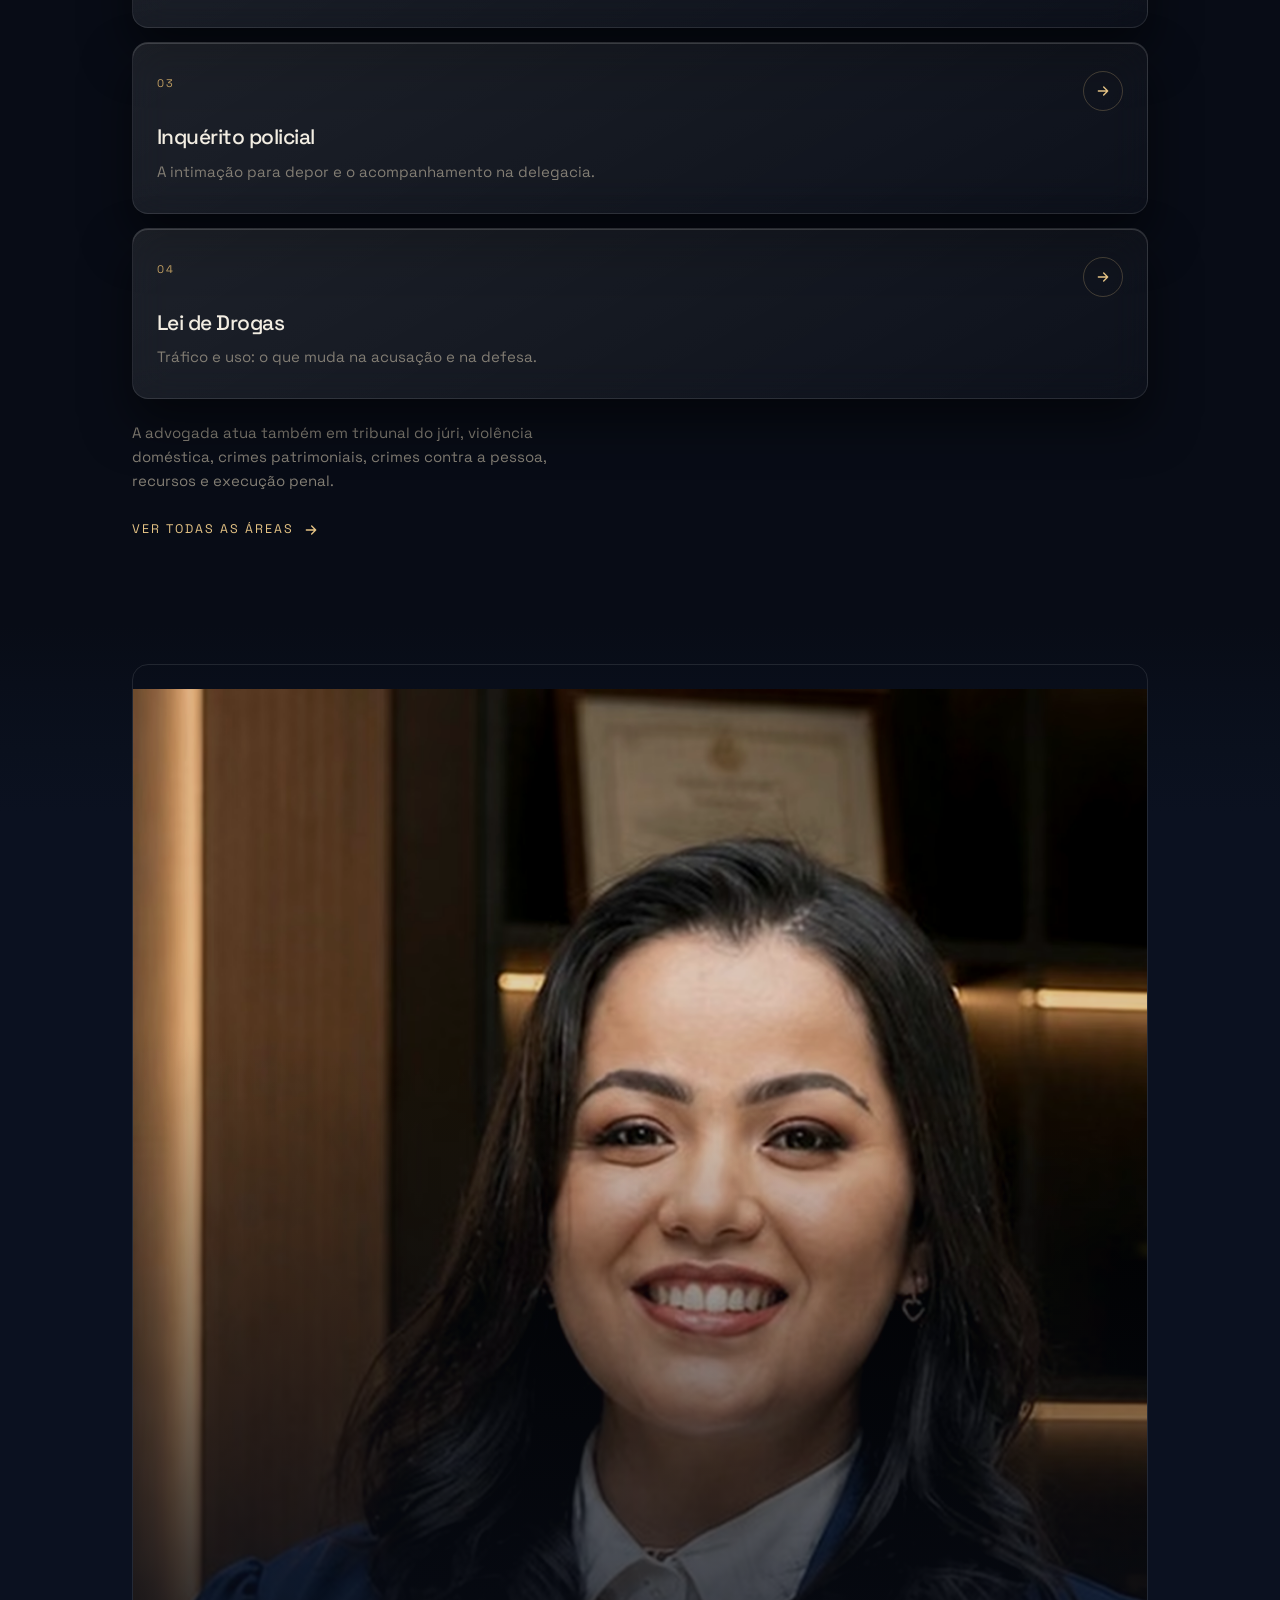
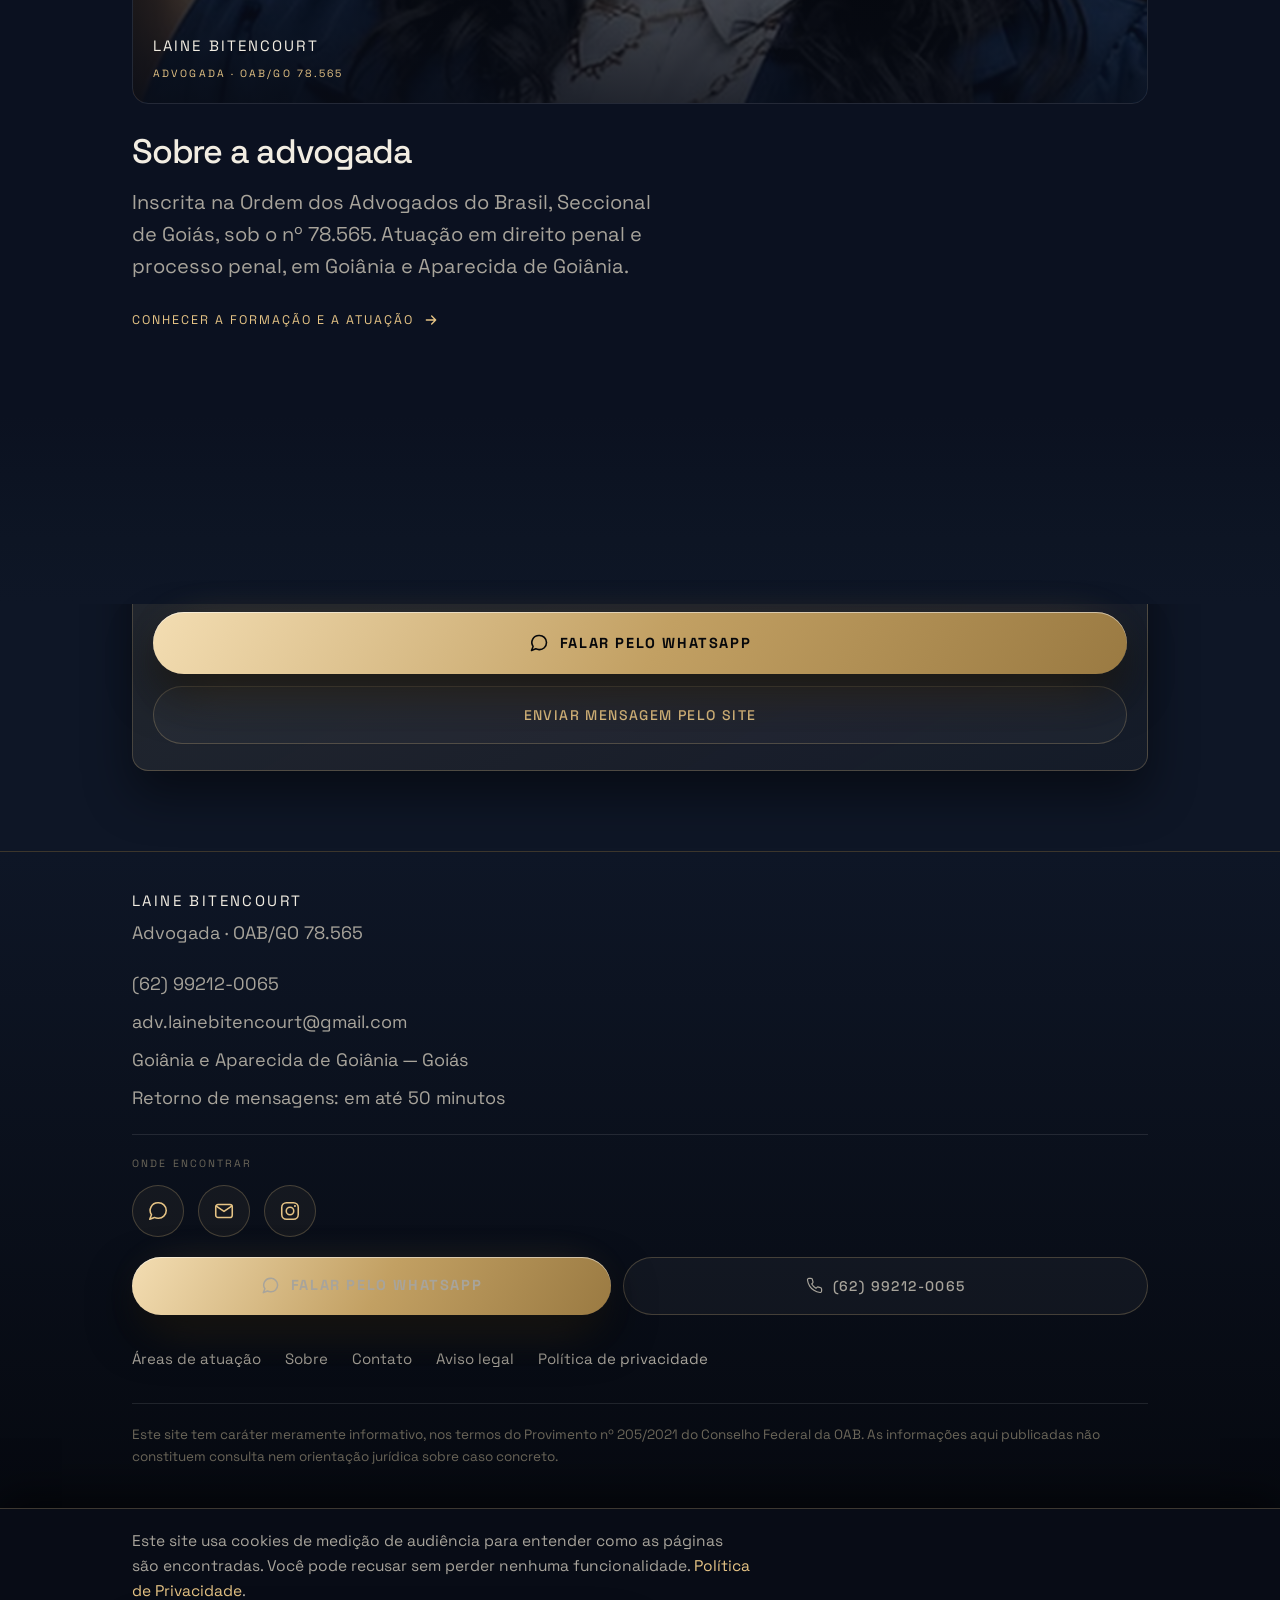
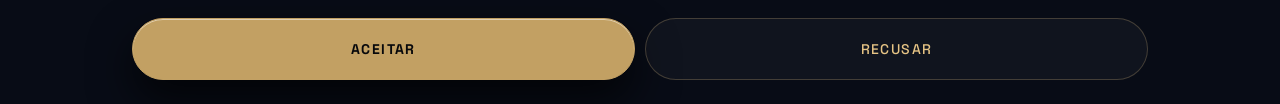
==== commit d4cf8a54: "Devolve o movimento aos cards, sem devolver o risco Rafael: "worked, but now all cards seem to be st" ====
--- a/index.html
+++ b/index.html
@@ -16,7 +16,9 @@
 <link rel="icon" href="/assets/img/favicon.svg" type="image/svg+xml">
 <link rel="preload" href="/assets/fonts/space-grotesk-500.woff2" as="font" type="font/woff2" crossorigin>
 <link rel="preload" href="/assets/fonts/space-grotesk-400.woff2" as="font" type="font/woff2" crossorigin>
-<link rel="stylesheet" href="/assets/css/site.css?v=9a7152ef">
+<link rel="preload" href="/assets/fonts/cormorant-500.woff2" as="font" type="font/woff2" crossorigin>
+<link rel="preload" href="/assets/fonts/space-grotesk-700.woff2" as="font" type="font/woff2" crossorigin>
+<link rel="stylesheet" href="/assets/css/site.css?v=1d3cade5">
 <script>document.documentElement.classList.add('js');</script>
 <script src="/assets/js/consent.js?v=27c7df01"></script>
 </head>
--- a/assets/css/site.css
+++ b/assets/css/site.css
@@ -119,36 +119,66 @@
    (animation-timeline:view()), e nunca deixar o JS mexer na visibilidade
    de [data-reveal]. Animacao e enfeite; o texto e o produto.
 ------------------------------------------------------------------------ */
-@keyframes revelar{
-  from{opacity:0;transform:translate3d(0,34px,0);}
-  to{opacity:1;transform:none;}
-}
+/* Duas animacoes separadas de proposito, e a separacao e a regra de
+   seguranca inteira:
+
+     `surgir` mexe na OPACIDADE e termina rapido (20% da entrada). Animacao
+     ligada a rolagem e scrubbed — anda para tras quando a pagina sobe. Faixa
+     curta significa que texto legivel nunca apaga, subindo ou descendo.
+
+     `subir` mexe no TRANSFORM e pode durar bem mais (70%), porque deslocar
+     um elemento nunca o torna ilegivel. E daqui que vem o movimento que se
+     percebe.
+
+   Quem encurtar `subir` para acompanhar `surgir` mata a animacao de entrada
+   sem ganhar seguranca nenhuma. Ja aconteceu. */
+@keyframes surgir{from{opacity:0}to{opacity:1}}
+@keyframes subir{from{transform:translate3d(0,34px,0)}to{transform:none}}
 
 @supports (animation-timeline:view()){
   @media (prefers-reduced-motion:no-preference){
-    /* `both` e o que garante o texto legivel: um elemento que ja passou da
-       sua faixa de entrada (tudo que esta acima da dobra no carregamento)
-       fica no estado FINAL, opaco. Nada nasce escondido. */
+    /* `both` garante o texto legivel: o que ja passou da faixa de entrada
+       (tudo acima da dobra no carregamento) fica no estado FINAL, opaco. */
     [data-reveal]{
-      animation:revelar linear both;
-      animation-timeline:view();
-      /* Termina cedo de proposito: qualquer elemento com metade a mostra ja
-         esta 100% opaco. Um trecho so espiando na borda de baixo pode estar
-         translucido — isso e a animacao acontecendo, e resolve com qualquer
-         rolagem. O que nao pode e texto legivel ficar apagado. */
-      animation-range:entry 0% entry 50%;
+      animation:surgir linear both, subir linear both;
+      animation-timeline:view(), view();
+      animation-range:entry 0% entry 20%, entry 0% entry 70%;
     }
+
+    /* Profundidade: o que esta "mais longe" se move menos. Usa `translate`,
+       NAO `transform` — os cards tem data-reveal E data-depth, e com as duas
+       mexendo em transform a ultima vencia e os cards perdiam a entrada
+       inteira. `translate` e independente, entao entrada e parallax convivem. */
+    [data-depth]{opacity:1;}
+    [data-depth="1"]{animation:dep1 linear both;animation-timeline:view();animation-range:cover 0% cover 100%;}
+    [data-depth="2"]{animation:dep2 linear both;animation-timeline:view();animation-range:cover 0% cover 100%;}
+    [data-depth="3"]{animation:dep3 linear both;animation-timeline:view();animation-range:cover 0% cover 100%;}
+
+    /* Quem tem os dois recebe tudo na MESMA declaracao — em regras separadas
+       a segunda substituiria a primeira. */
+    [data-reveal][data-depth="1"]{
+      animation:surgir linear both, subir linear both, dep1 linear both;
+      animation-timeline:view(), view(), view();
+      animation-range:entry 0% entry 20%, entry 0% entry 70%, cover 0% cover 100%;
+    }
+    [data-reveal][data-depth="2"]{
+      animation:surgir linear both, subir linear both, dep2 linear both;
+      animation-timeline:view(), view(), view();
+      animation-range:entry 0% entry 20%, entry 0% entry 70%, cover 0% cover 100%;
+    }
+    [data-reveal][data-depth="3"]{
+      animation:surgir linear both, subir linear both, dep3 linear both;
+      animation-timeline:view(), view(), view();
+      animation-range:entry 0% entry 20%, entry 0% entry 70%, cover 0% cover 100%;
+    }
+
+    @keyframes dep1{from{translate:0 26px}to{translate:0 -26px}}
+    @keyframes dep2{from{translate:0 44px}to{translate:0 -44px}}
+    @keyframes dep3{from{translate:0 68px}to{translate:0 -68px}}
   }
-
-  /* profundidades diferentes: o que está "mais longe" se move menos */
-  [data-depth]{opacity:1;}
-  [data-depth="1"]{animation:dep1 linear both;animation-timeline:view();animation-range:cover 0% cover 100%;}
-  [data-depth="2"]{animation:dep2 linear both;animation-timeline:view();animation-range:cover 0% cover 100%;}
-  [data-depth="3"]{animation:dep3 linear both;animation-timeline:view();animation-range:cover 0% cover 100%;}
-  @keyframes dep1{from{transform:translate3d(0,26px,0)}to{transform:translate3d(0,-26px,0)}}
-  @keyframes dep2{from{transform:translate3d(0,44px,0)}to{transform:translate3d(0,-44px,0)}}
-  @keyframes dep3{from{transform:translate3d(0,68px,0)}to{transform:translate3d(0,-68px,0)}}
-}
+}
+
+
 
 @media (prefers-reduced-motion:reduce){
   html{scroll-behavior:auto;}
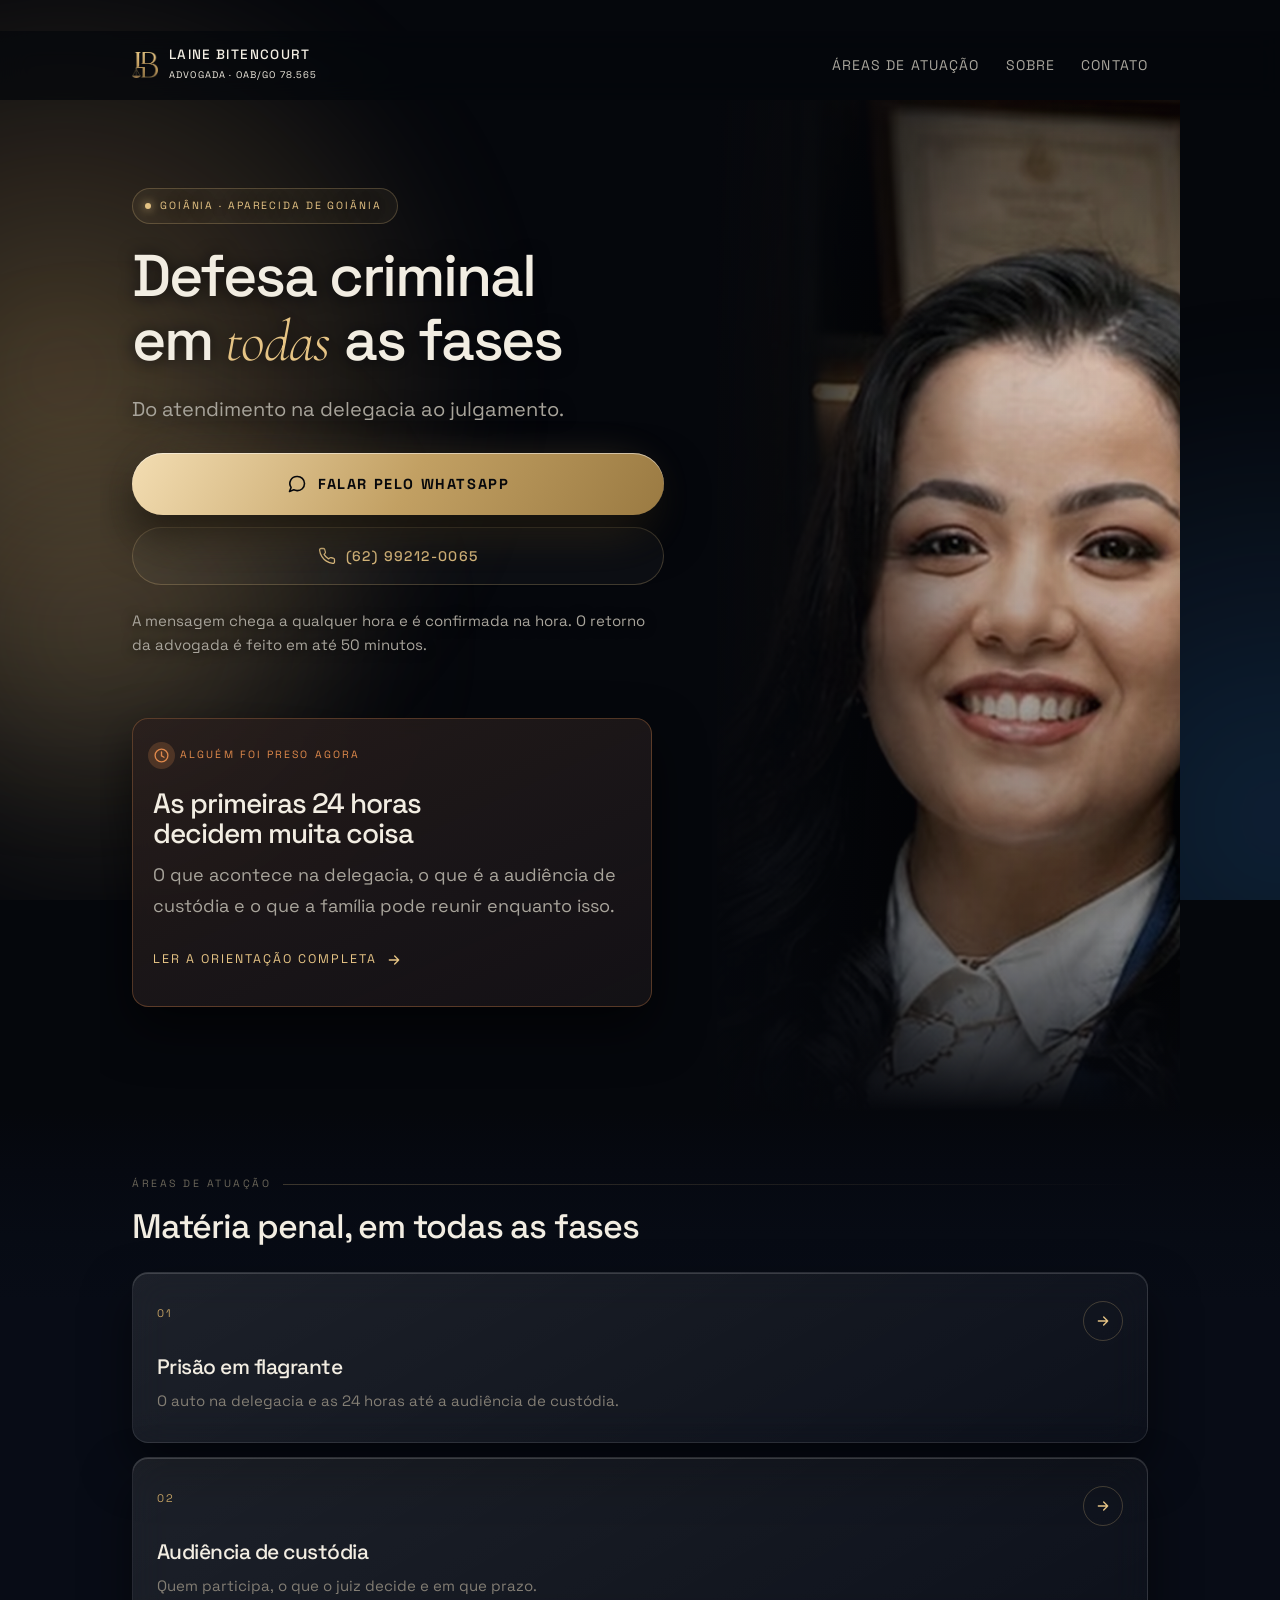
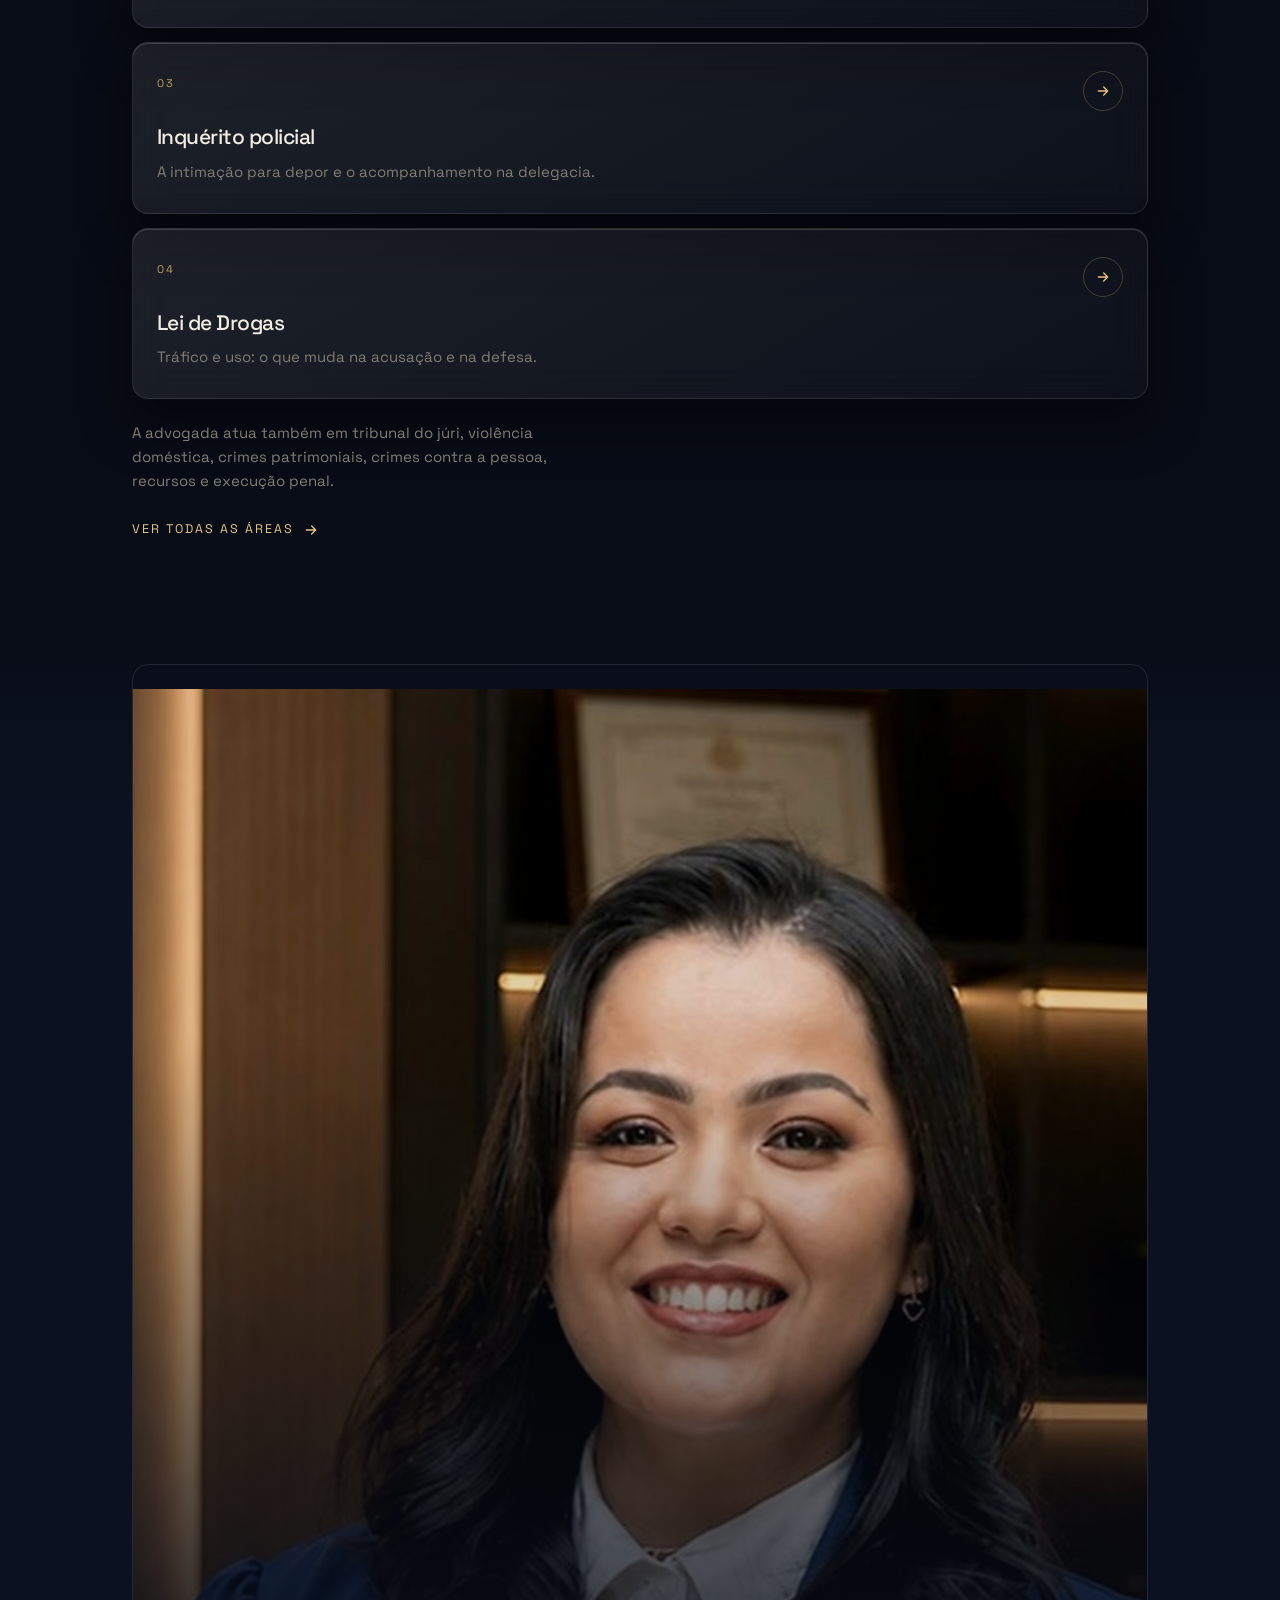
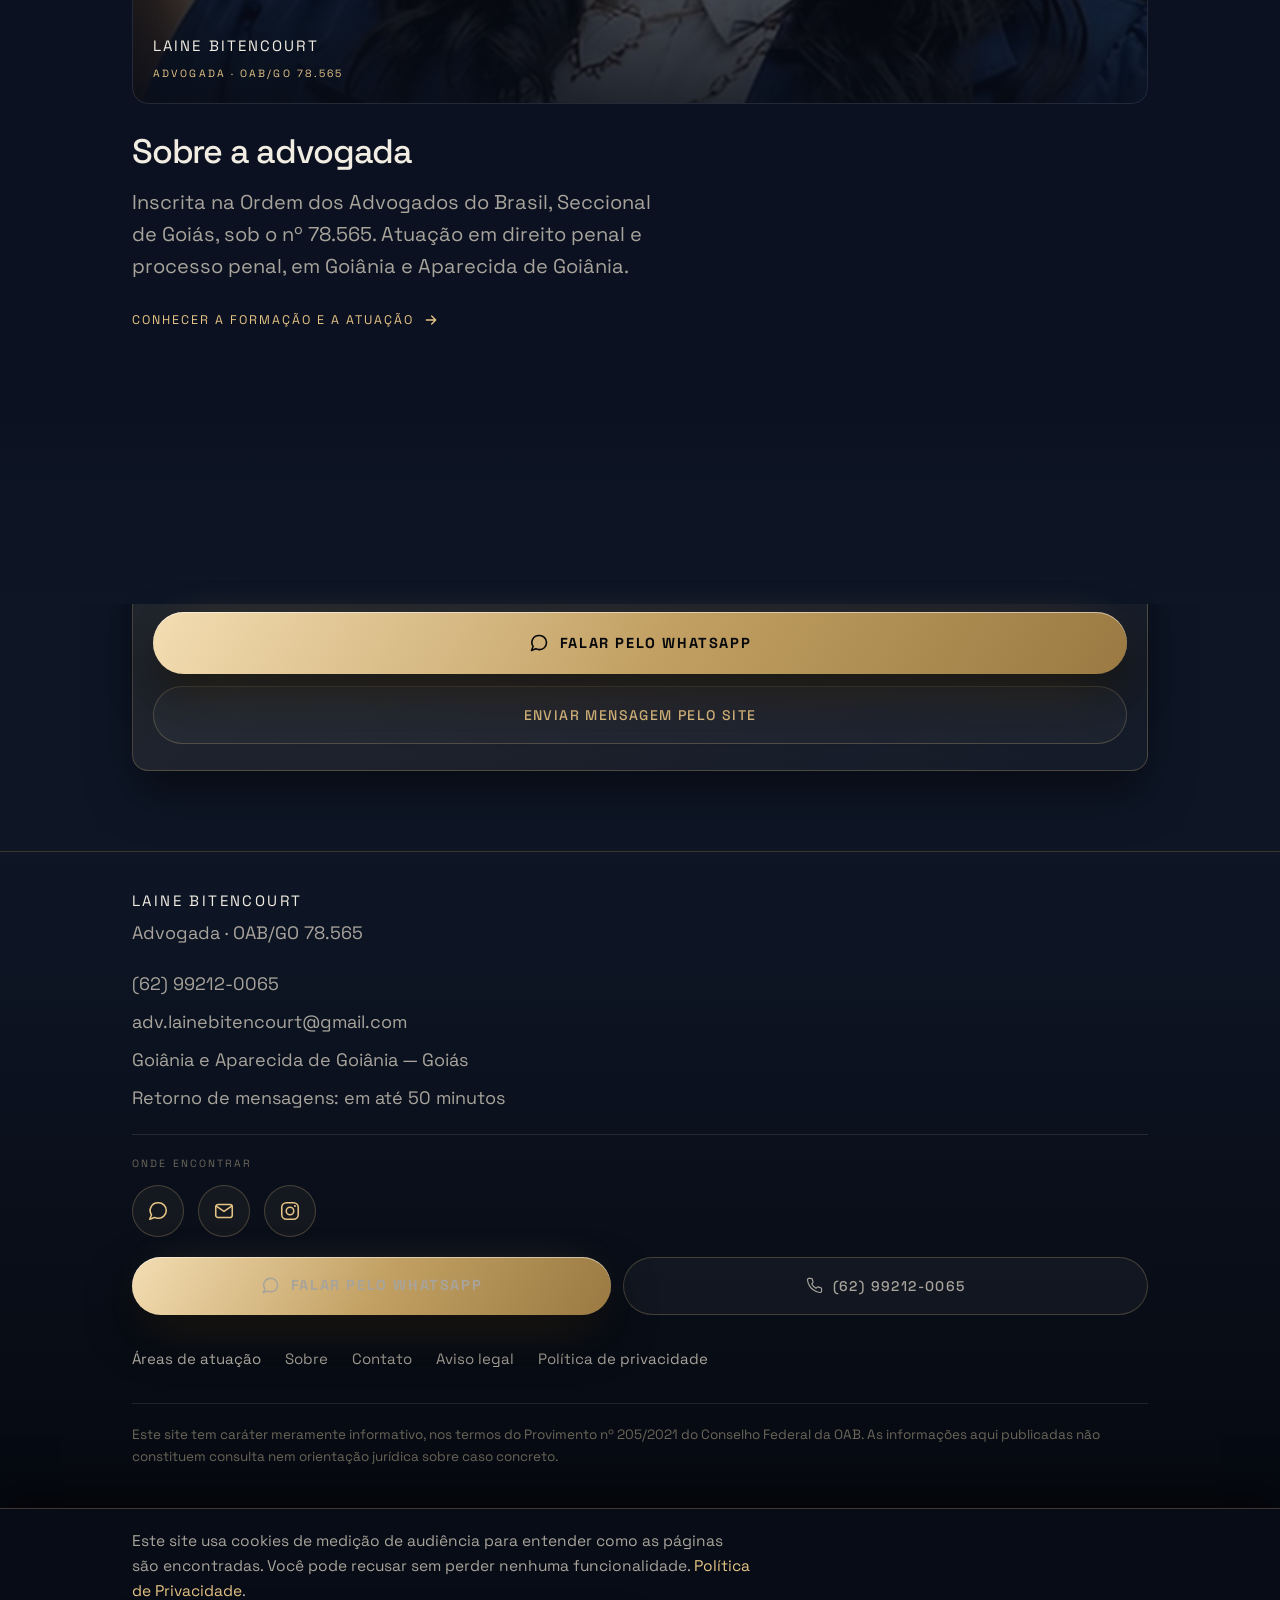
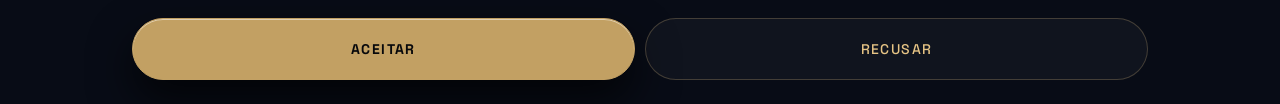
==== commit 272286d2: "Liga o GA4 (G-KB4H2YY4WX) com Consent Mode v2 e link_location - consent.js: MEDICAO_ID preenchido; g" ====
--- a/index.html
+++ b/index.html
@@ -20,7 +20,7 @@
 <link rel="preload" href="/assets/fonts/space-grotesk-700.woff2" as="font" type="font/woff2" crossorigin>
 <link rel="stylesheet" href="/assets/css/site.css?v=1d3cade5">
 <script>document.documentElement.classList.add('js');</script>
-<script src="/assets/js/consent.js?v=27c7df01"></script>
+<script src="/assets/js/consent.js?v=3020362d"></script>
 </head>
 <body>
 <div class="field" aria-hidden="true"><span class="a1"></span><span class="a2"></span><span class="a3"></span></div>
@@ -260,6 +260,6 @@
 }
 </script>
 
-<script src="/assets/js/site.js?v=a9dca290" defer></script>
+<script src="/assets/js/site.js?v=d2bc17ab" defer></script>
 </body>
 </html>
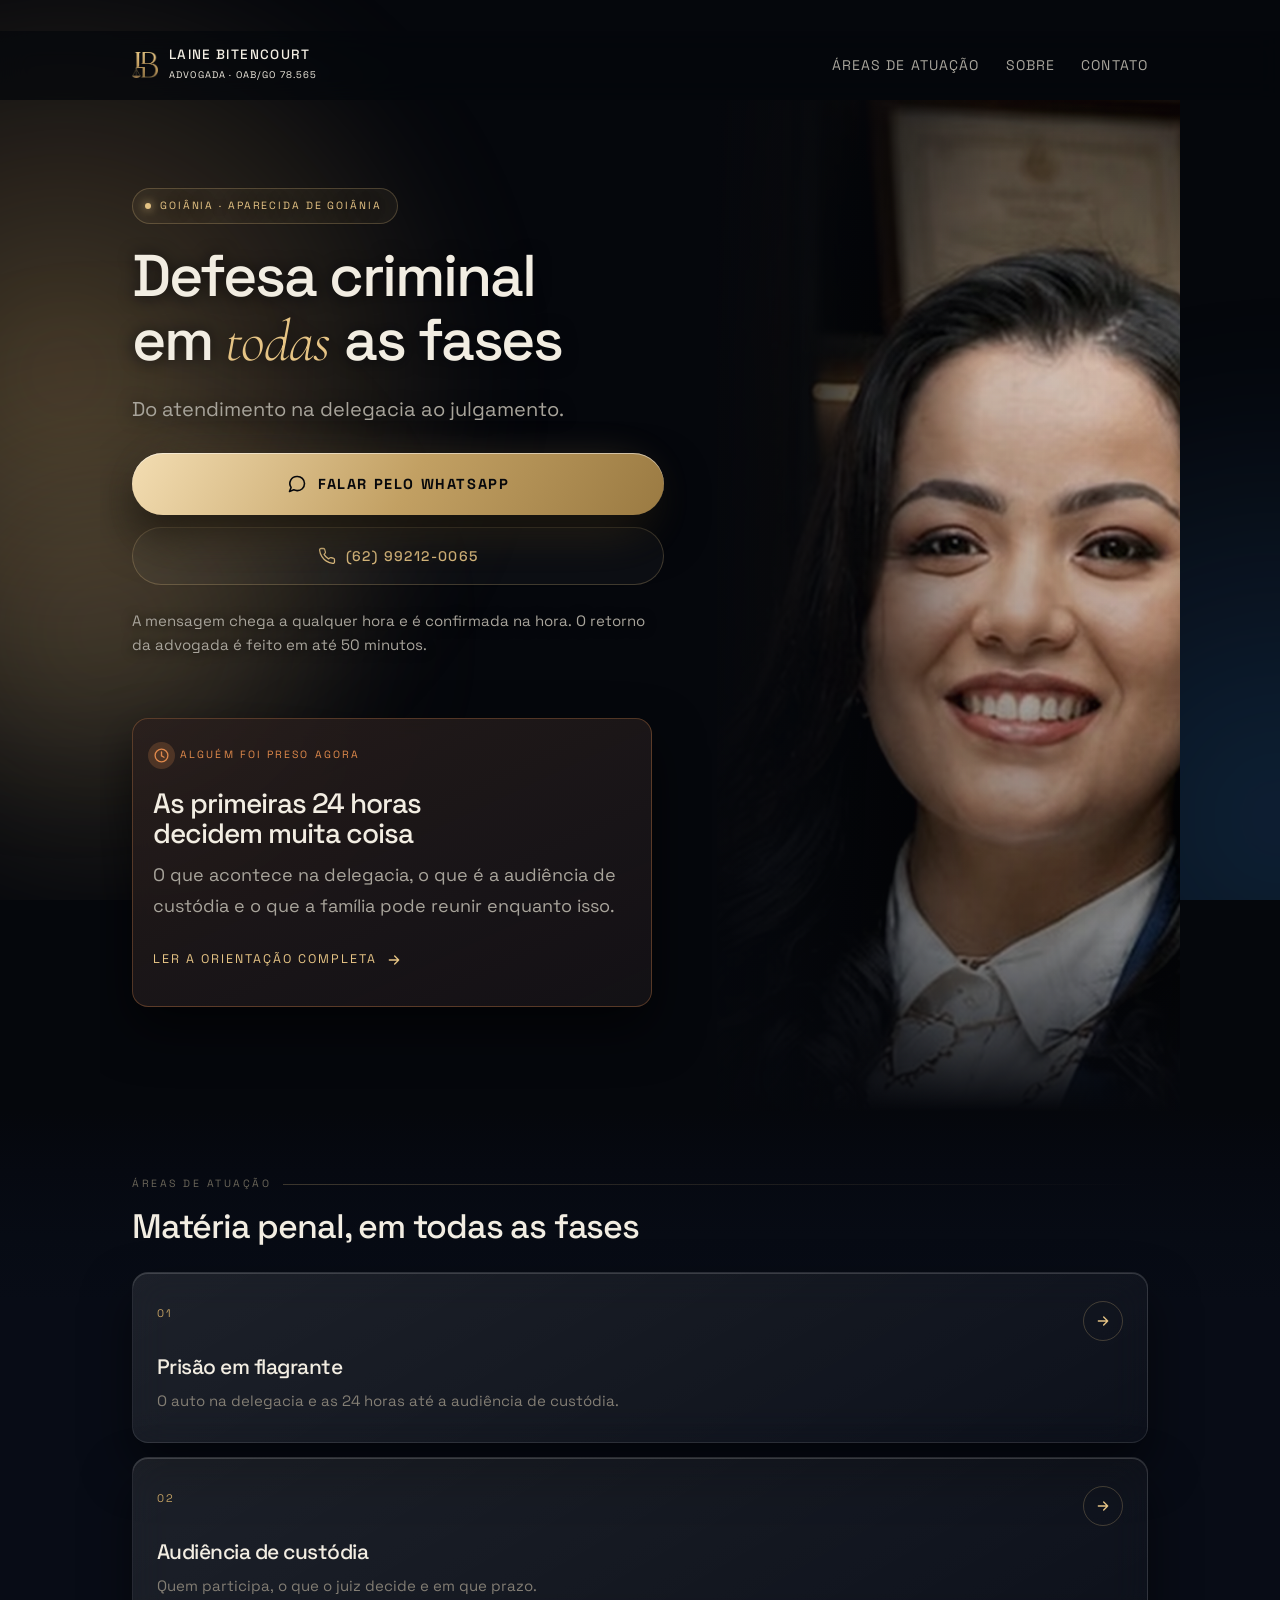
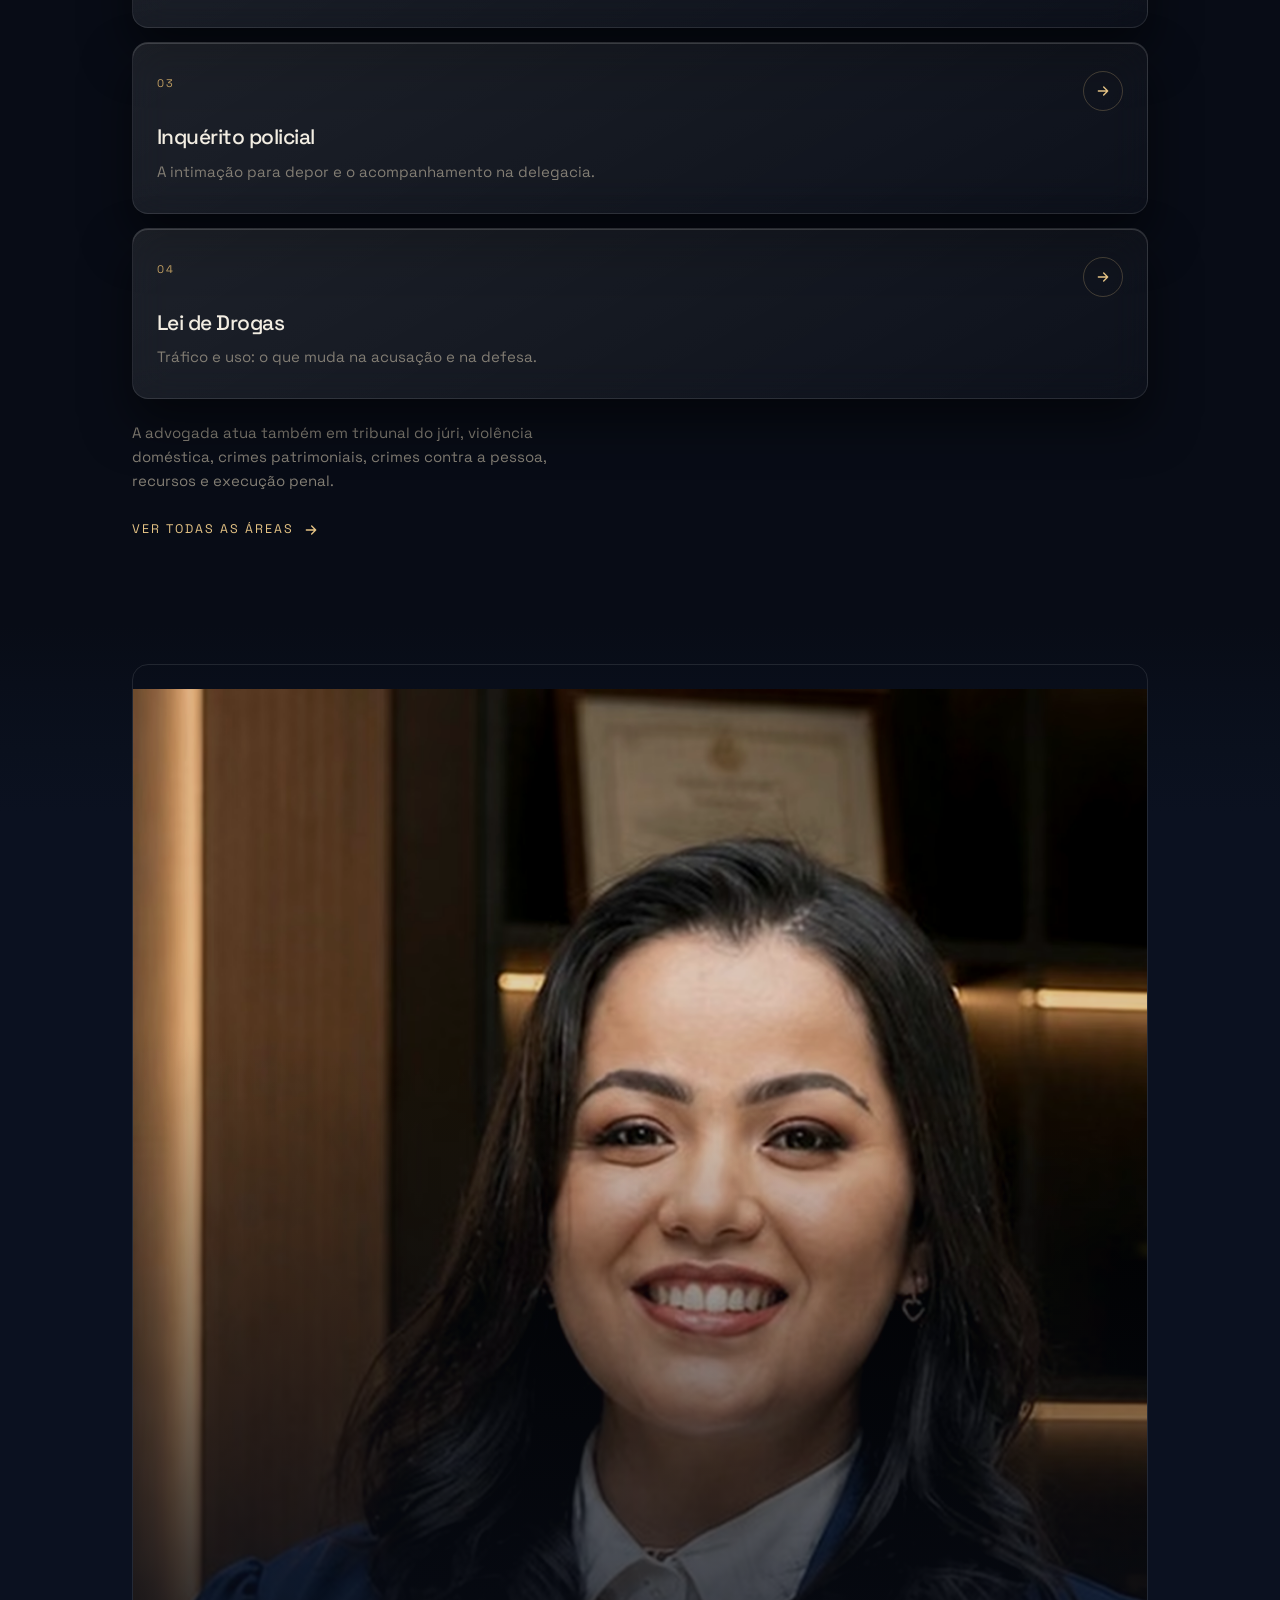
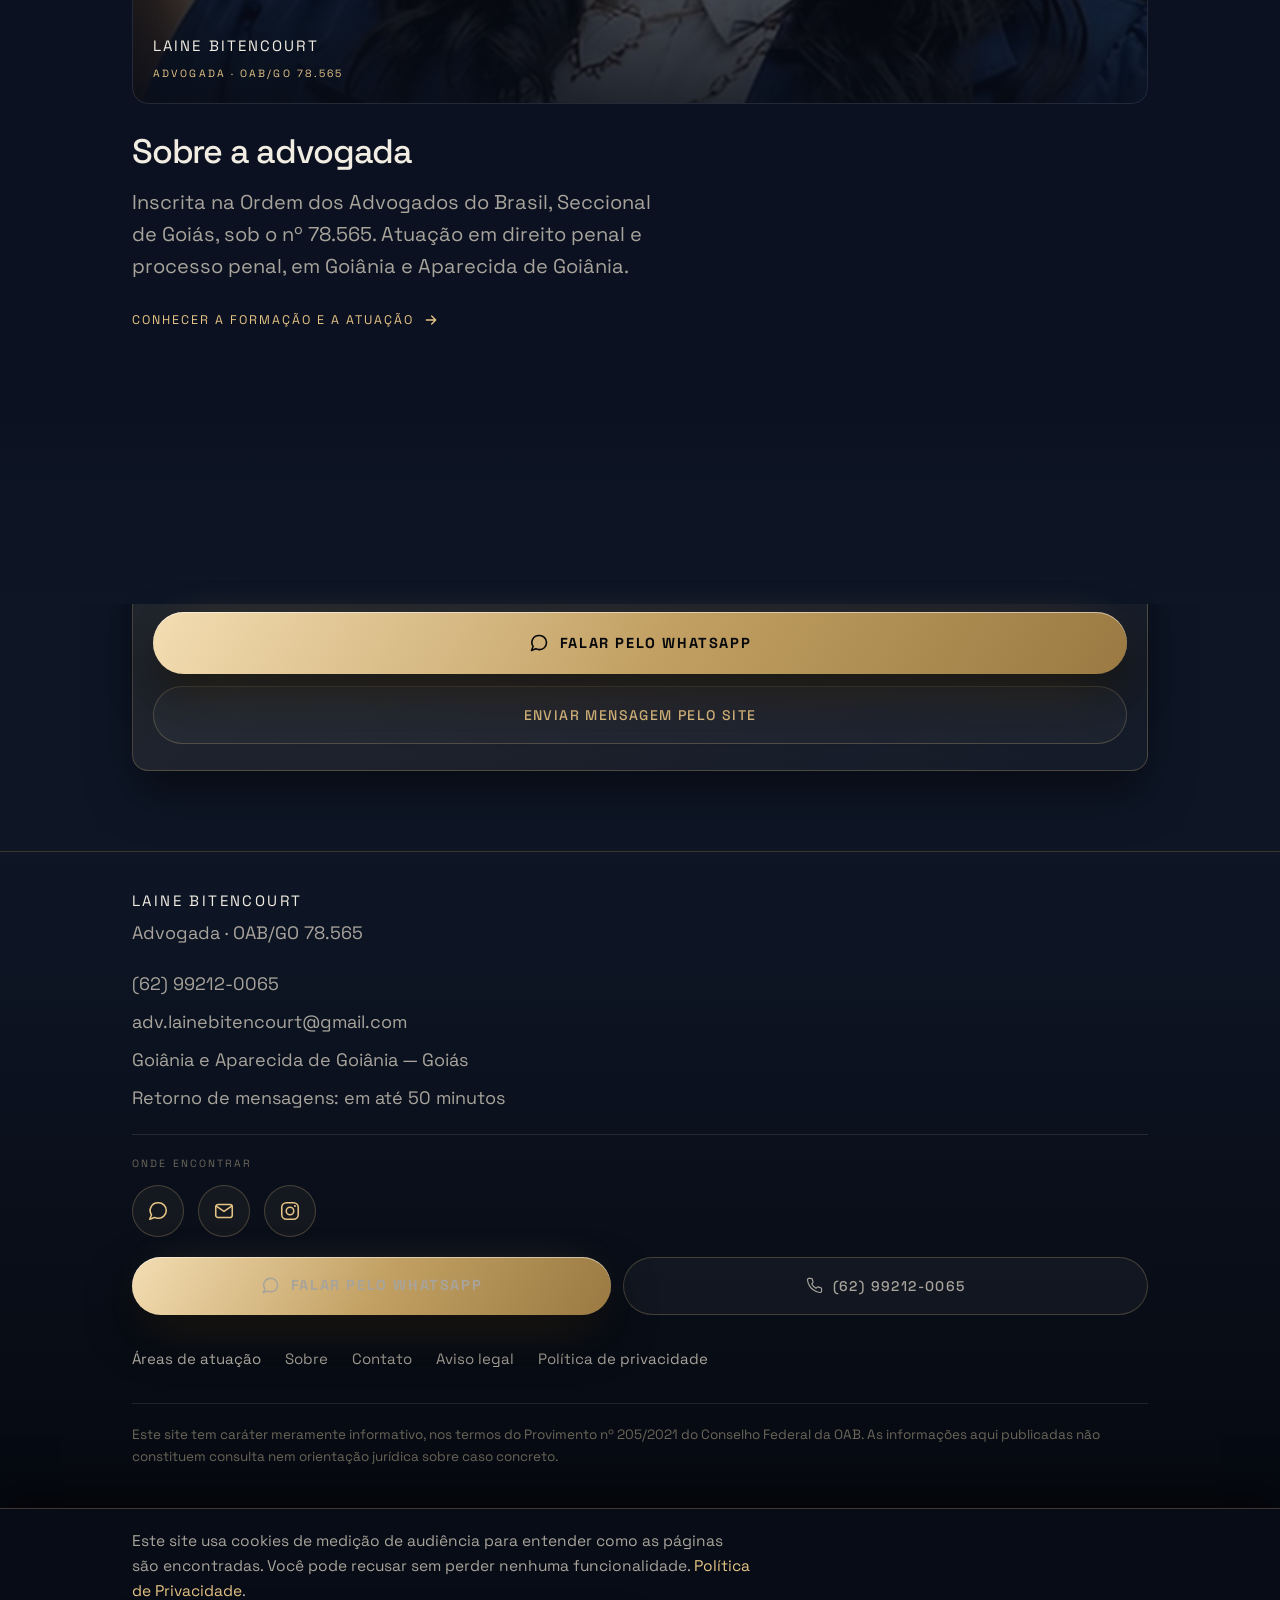
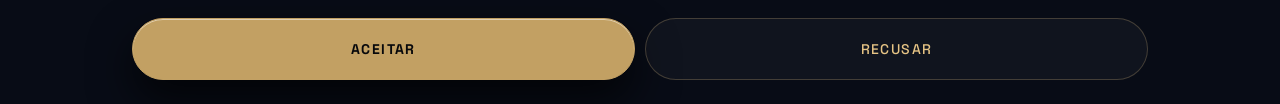
==== commit b94c1e60: "WhatsApp abre em nova aba e eventos de contato saem por beacon - Os 36 links wa.me ganham target="_b" ====
--- a/index.html
+++ b/index.html
@@ -64,7 +64,7 @@
       <p class="lede prose" data-reveal>Do atendimento na delegacia ao julgamento.</p>
 
       <div class="stack" style="gap:12px;padding-top:8px;" data-reveal>
-        <span class="cta"><a class="cta__b" href="https://wa.me/5562992120065?text=Ol%C3%A1%2C%20preciso%20de%20um%20atendimento" data-contato="whatsapp" data-local="hero"><svg width="20" height="20" viewBox="0 0 24 24" fill="none" stroke="currentColor" stroke-width="1.9" stroke-linecap="round" stroke-linejoin="round" aria-hidden="true"><path d="M21 11.5a8.4 8.4 0 0 1-9 8.4 8.9 8.9 0 0 1-3.9-.9L3 21l1.9-4.9A8.4 8.4 0 0 1 12 3a8.4 8.4 0 0 1 9 8.5Z"/></svg> Falar pelo WhatsApp</a></span>
+        <span class="cta"><a class="cta__b" href="https://wa.me/5562992120065?text=Ol%C3%A1%2C%20preciso%20de%20um%20atendimento" target="_blank" rel="noopener" data-contato="whatsapp" data-local="hero"><svg width="20" height="20" viewBox="0 0 24 24" fill="none" stroke="currentColor" stroke-width="1.9" stroke-linecap="round" stroke-linejoin="round" aria-hidden="true"><path d="M21 11.5a8.4 8.4 0 0 1-9 8.4 8.9 8.9 0 0 1-3.9-.9L3 21l1.9-4.9A8.4 8.4 0 0 1 12 3a8.4 8.4 0 0 1 9 8.5Z"/></svg> Falar pelo WhatsApp</a></span>
         <a class="btn-ghost" href="tel:+5562992120065" data-contato="telefone" data-local="hero"><svg width="18" height="18" viewBox="0 0 24 24" fill="none" stroke="currentColor" stroke-width="1.7" stroke-linecap="round" stroke-linejoin="round" aria-hidden="true"><path d="M22 16.9v3a2 2 0 0 1-2.2 2 19.8 19.8 0 0 1-8.6-3.1 19.5 19.5 0 0 1-6-6A19.8 19.8 0 0 1 2.1 4.2 2 2 0 0 1 4.1 2h3a2 2 0 0 1 2 1.7 12.8 12.8 0 0 0 .7 2.7 2 2 0 0 1-.5 2.1L8.1 9.9a16 16 0 0 0 6 6l1.4-1.2a2 2 0 0 1 2.1-.5c.9.3 1.8.6 2.7.7a2 2 0 0 1 1.7 2Z"/></svg> (62) 99212-0065</a>
       </div>
 
@@ -150,7 +150,7 @@
         <h2>Falar com a advogada</h2>
         <p class="lede" style="margin-top:14px;">Descreva a situação em poucas linhas: quem precisa de defesa, em que cidade e o que aconteceu.</p>
         <div class="stack" style="gap:12px;margin-top:24px;">
-          <span class="cta"><a class="cta__b" href="https://wa.me/5562992120065?text=Ol%C3%A1%2C%20preciso%20de%20um%20atendimento" data-contato="whatsapp" data-local="bloco_contato"><svg width="20" height="20" viewBox="0 0 24 24" fill="none" stroke="currentColor" stroke-width="1.9" stroke-linecap="round" stroke-linejoin="round" aria-hidden="true"><path d="M21 11.5a8.4 8.4 0 0 1-9 8.4 8.9 8.9 0 0 1-3.9-.9L3 21l1.9-4.9A8.4 8.4 0 0 1 12 3a8.4 8.4 0 0 1 9 8.5Z"/></svg> Falar pelo WhatsApp</a></span>
+          <span class="cta"><a class="cta__b" href="https://wa.me/5562992120065?text=Ol%C3%A1%2C%20preciso%20de%20um%20atendimento" target="_blank" rel="noopener" data-contato="whatsapp" data-local="bloco_contato"><svg width="20" height="20" viewBox="0 0 24 24" fill="none" stroke="currentColor" stroke-width="1.9" stroke-linecap="round" stroke-linejoin="round" aria-hidden="true"><path d="M21 11.5a8.4 8.4 0 0 1-9 8.4 8.9 8.9 0 0 1-3.9-.9L3 21l1.9-4.9A8.4 8.4 0 0 1 12 3a8.4 8.4 0 0 1 9 8.5Z"/></svg> Falar pelo WhatsApp</a></span>
           <a class="btn-ghost" href="/contato/">Enviar mensagem pelo site</a>
         </div>
       </div>
@@ -174,7 +174,7 @@
     <div class="stack" style="gap:12px;">
       <span class="social__h">Onde encontrar</span>
       <div class="social">
-        <a href="https://wa.me/5562992120065?text=Ol%C3%A1%2C%20preciso%20de%20um%20atendimento" data-contato="whatsapp" data-local="rodape" aria-label="WhatsApp (62) 99212-0065">
+        <a href="https://wa.me/5562992120065?text=Ol%C3%A1%2C%20preciso%20de%20um%20atendimento" target="_blank" rel="noopener" data-contato="whatsapp" data-local="rodape" aria-label="WhatsApp (62) 99212-0065">
           <svg width="22" height="22" viewBox="0 0 24 24" fill="none" stroke="currentColor" stroke-width="1.7" stroke-linecap="round" stroke-linejoin="round" aria-hidden="true"><path d="M21 11.5a8.4 8.4 0 0 1-9 8.4 8.9 8.9 0 0 1-3.9-.9L3 21l1.9-4.9A8.4 8.4 0 0 1 12 3a8.4 8.4 0 0 1 9 8.5Z"/></svg>
         </a>
         <a href="mailto:adv.lainebitencourt@gmail.com" data-contato="email" data-local="rodape" aria-label="E-mail adv.lainebitencourt@gmail.com">
@@ -186,7 +186,7 @@
       </div>
     </div>
         <div class="ft__cta">
-      <span class="cta"><a class="cta__b" href="https://wa.me/5562992120065?text=Ol%C3%A1%2C%20preciso%20de%20um%20atendimento" data-contato="whatsapp" data-local="rodape"><svg width="19" height="19" viewBox="0 0 24 24" fill="none" stroke="currentColor" stroke-width="1.9" stroke-linecap="round" stroke-linejoin="round" aria-hidden="true"><path d="M21 11.5a8.4 8.4 0 0 1-9 8.4 8.9 8.9 0 0 1-3.9-.9L3 21l1.9-4.9A8.4 8.4 0 0 1 12 3a8.4 8.4 0 0 1 9 8.5Z"/></svg> Falar pelo WhatsApp</a></span>
+      <span class="cta"><a class="cta__b" href="https://wa.me/5562992120065?text=Ol%C3%A1%2C%20preciso%20de%20um%20atendimento" target="_blank" rel="noopener" data-contato="whatsapp" data-local="rodape"><svg width="19" height="19" viewBox="0 0 24 24" fill="none" stroke="currentColor" stroke-width="1.9" stroke-linecap="round" stroke-linejoin="round" aria-hidden="true"><path d="M21 11.5a8.4 8.4 0 0 1-9 8.4 8.9 8.9 0 0 1-3.9-.9L3 21l1.9-4.9A8.4 8.4 0 0 1 12 3a8.4 8.4 0 0 1 9 8.5Z"/></svg> Falar pelo WhatsApp</a></span>
       <a class="btn-ghost" href="tel:+5562992120065" data-contato="telefone" data-local="rodape"><svg width="17" height="17" viewBox="0 0 24 24" fill="none" stroke="currentColor" stroke-width="1.7" stroke-linecap="round" stroke-linejoin="round" aria-hidden="true"><path d="M22 16.9v3a2 2 0 0 1-2.2 2 19.8 19.8 0 0 1-8.6-3.1 19.5 19.5 0 0 1-6-6A19.8 19.8 0 0 1 2.1 4.2 2 2 0 0 1 4.1 2h3a2 2 0 0 1 2 1.7 12.8 12.8 0 0 0 .7 2.7 2 2 0 0 1-.5 2.1L8.1 9.9a16 16 0 0 0 6 6l1.4-1.2a2 2 0 0 1 2.1-.5c.9.3 1.8.6 2.7.7a2 2 0 0 1 1.7 2Z"/></svg> (62) 99212-0065</a>
     </div>
     <nav class="ft__nav" aria-label="Rodapé">
@@ -202,7 +202,7 @@
 </footer>
 
 <nav class="bar" aria-label="Contato rápido">
-  <a class="w" href="https://wa.me/5562992120065?text=Ol%C3%A1%2C%20preciso%20de%20um%20atendimento" data-contato="whatsapp" data-local="barra_fixa_mobile">
+  <a class="w" href="https://wa.me/5562992120065?text=Ol%C3%A1%2C%20preciso%20de%20um%20atendimento" target="_blank" rel="noopener" data-contato="whatsapp" data-local="barra_fixa_mobile">
     <svg width="19" height="19" viewBox="0 0 24 24" fill="none" stroke="currentColor" stroke-width="1.7" stroke-linecap="round" stroke-linejoin="round" aria-hidden="true"><path d="M21 11.5a8.4 8.4 0 0 1-9 8.4 8.9 8.9 0 0 1-3.9-.9L3 21l1.9-4.9A8.4 8.4 0 0 1 12 3a8.4 8.4 0 0 1 9 8.5Z"/></svg>
     WhatsApp
   </a>
@@ -260,6 +260,6 @@
 }
 </script>
 
-<script src="/assets/js/site.js?v=d2bc17ab" defer></script>
+<script src="/assets/js/site.js?v=5f118c10" defer></script>
 </body>
 </html>
